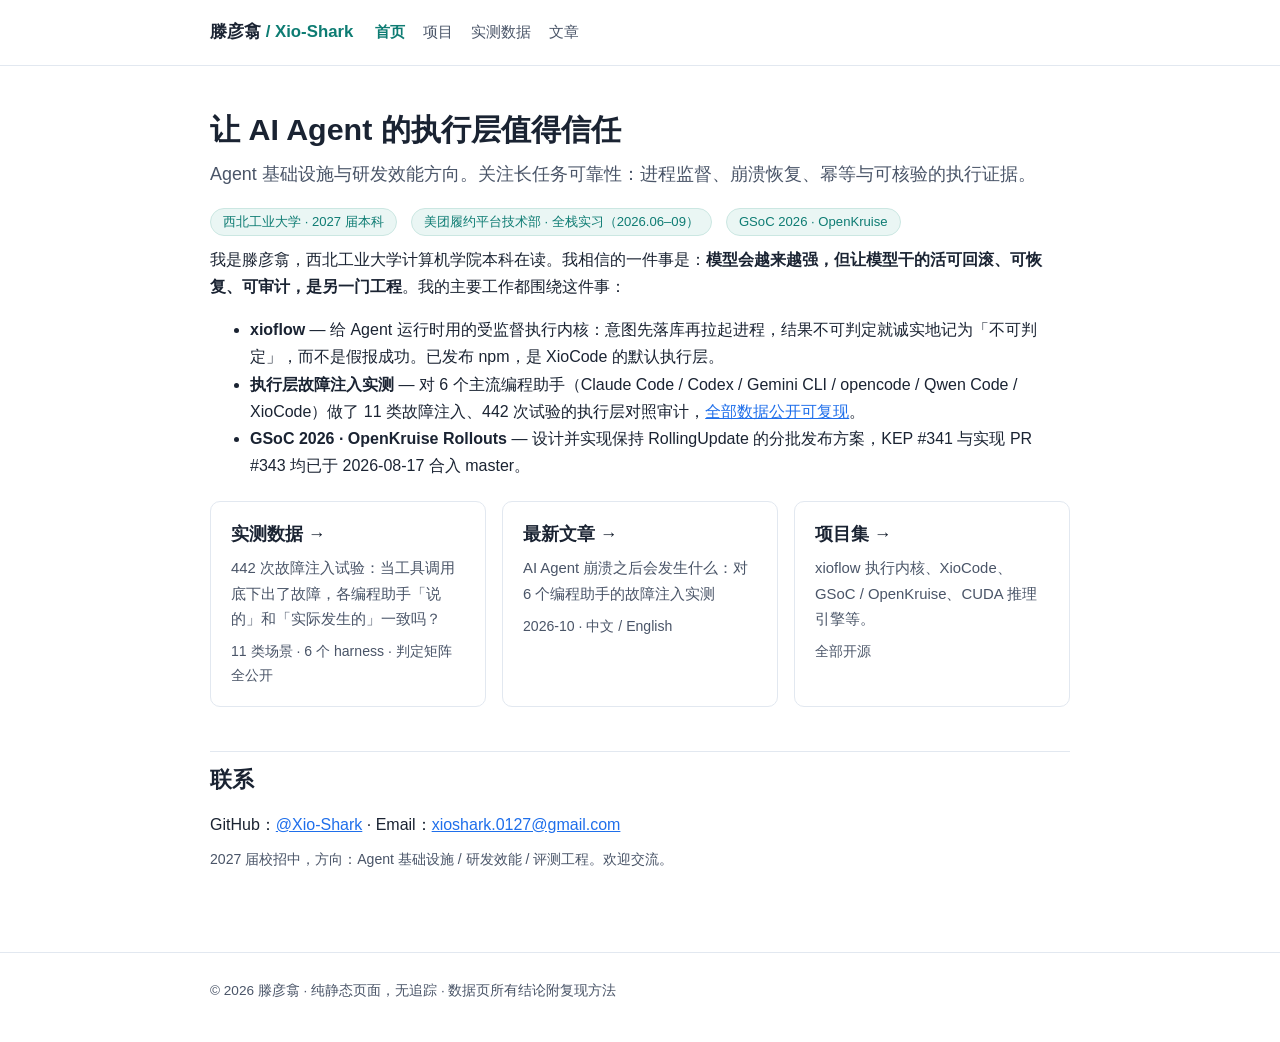
==== index.html @ ea2f50da "Personal site: portfolio, fault-injection benchmark data page, bilingual article" ====
<!DOCTYPE html>
<html lang="zh-CN">
<head>
<meta charset="UTF-8">
<meta name="viewport" content="width=device-width, initial-scale=1.0">
<title>滕彦翕 · Teng Yanxi (Xio-Shark)</title>
<meta name="description" content="Agent 执行可靠性与研发效能。西北工业大学 2027 届本科，GSoC 2026 OpenKruise 贡献者，xioflow 执行内核作者。">
<link rel="stylesheet" href="style.css">
</head>
<body>
<header class="site"><div class="wrap">
  <a class="brand" href="index.html">滕彦翕 <span>/ Xio-Shark</span></a>
  <nav class="site">
    <a href="index.html" class="active">首页</a>
    <a href="projects.html">项目</a>
    <a href="benchmark.html">实测数据</a>
    <a href="articles.html">文章</a>
  </nav>
</div></header>

<main><div class="wrap">
  <h1>让 AI Agent 的执行层值得信任</h1>
  <p class="lede">Agent 基础设施与研发效能方向。关注长任务可靠性：进程监督、崩溃恢复、幂等与可核验的执行证据。</p>

  <div class="hero-meta">
    <span class="tag">西北工业大学 · 2027 届本科</span>
    <span class="tag">美团履约平台技术部 · 全栈实习（2026.06–09）</span>
    <span class="tag">GSoC 2026 · OpenKruise</span>
  </div>

  <p>我是滕彦翕，西北工业大学计算机学院本科在读。我相信的一件事是：<strong>模型会越来越强，但让模型干的活可回滚、可恢复、可审计，是另一门工程</strong>。我的主要工作都围绕这件事：</p>

  <ul>
    <li><strong>xioflow</strong> — 给 Agent 运行时用的受监督执行内核：意图先落库再拉起进程，结果不可判定就诚实地记为「不可判定」，而不是假报成功。已发布 npm，是 XioCode 的默认执行层。</li>
    <li><strong>执行层故障注入实测</strong> — 对 6 个主流编程助手（Claude Code / Codex / Gemini CLI / opencode / Qwen Code / XioCode）做了 11 类故障注入、442 次试验的执行层对照审计，<a href="benchmark.html">全部数据公开可复现</a>。</li>
    <li><strong>GSoC 2026 · OpenKruise Rollouts</strong> — 设计并实现保持 RollingUpdate 的分批发布方案，KEP #341 与实现 PR #343 均已于 2026-08-17 合入 master。</li>
  </ul>

  <div class="cardrow">
    <a class="card" href="benchmark.html">
      <h3>实测数据 →</h3>
      <p>442 次故障注入试验：当工具调用底下出了故障，各编程助手「说的」和「实际发生的」一致吗？</p>
      <span class="muted">11 类场景 · 6 个 harness · 判定矩阵全公开</span>
    </a>
    <a class="card" href="articles/agent-crash-fault-injection.zh.html">
      <h3>最新文章 →</h3>
      <p>AI Agent 崩溃之后会发生什么：对 6 个编程助手的故障注入实测</p>
      <span class="muted">2026-10 · 中文 / English</span>
    </a>
    <a class="card" href="projects.html">
      <h3>项目集 →</h3>
      <p>xioflow 执行内核、XioCode、GSoC / OpenKruise、CUDA 推理引擎等。</p>
      <span class="muted">全部开源</span>
    </a>
  </div>

  <h2>联系</h2>
  <p>
    GitHub：<a href="https://github.com/Xio-Shark">@Xio-Shark</a> ·
    Email：<a href="mailto:xioshark.0127@gmail.com">xioshark.0127@gmail.com</a>
  </p>
  <p class="muted">2027 届校招中，方向：Agent 基础设施 / 研发效能 / 评测工程。欢迎交流。</p>
</div></main>

<footer class="site"><div class="wrap">
  © 2026 滕彦翕 · 纯静态页面，无追踪 · 数据页所有结论附复现方法
</div></footer>
</body>
</html>
---- style.css ----
:root {
  --ink: #1a2332;
  --ink-soft: #4a5568;
  --accent: #0e7c73;
  --accent-2: #1f6feb;
  --bg: #ffffff;
  --bg-soft: #f6f8fa;
  --line: #e2e8f0;
  --ok: #137a3f;
  --bad: #b3372f;
  --na: #8a94a3;
  --mono: ui-monospace, "SF Mono", SFMono-Regular, Menlo, Consolas, monospace;
}
* { box-sizing: border-box; }
html { font-size: 16px; }
body {
  margin: 0;
  font-family: -apple-system, BlinkMacSystemFont, "Segoe UI", "PingFang SC",
    "Hiragino Sans GB", "Microsoft YaHei", "Noto Sans CJK SC", sans-serif;
  color: var(--ink);
  background: var(--bg);
  line-height: 1.7;
}
.wrap { max-width: 900px; margin: 0 auto; padding: 0 20px; }

header.site {
  border-bottom: 1px solid var(--line);
  padding: 18px 0;
  position: sticky; top: 0; background: rgba(255,255,255,.92);
  backdrop-filter: blur(6px);
  z-index: 10;
}
header.site .wrap { display: flex; align-items: baseline; gap: 22px; flex-wrap: wrap; }
.brand { font-weight: 700; font-size: 1.05rem; text-decoration: none; color: var(--ink); }
.brand span { color: var(--accent); }
nav.site { display: flex; gap: 18px; }
nav.site a {
  color: var(--ink-soft); text-decoration: none; font-size: .95rem;
}
nav.site a:hover, nav.site a.active { color: var(--accent); }
nav.site a.active { font-weight: 600; }

main { padding: 44px 0 70px; }
h1 { font-size: 1.9rem; line-height: 1.3; margin: 0 0 10px; }
h2 { font-size: 1.35rem; margin: 44px 0 12px; padding-top: 10px; border-top: 1px solid var(--line); }
h3 { font-size: 1.1rem; margin: 26px 0 8px; }
p { margin: 10px 0; }
a { color: var(--accent-2); }
.sub { color: var(--ink-soft); font-size: 1.02rem; }
.muted { color: var(--ink-soft); font-size: .88rem; }
.lede { font-size: 1.12rem; color: var(--ink-soft); }

.hero-meta { display: flex; gap: 14px; flex-wrap: wrap; margin: 18px 0 6px; }
.tag {
  font-size: .82rem; color: var(--accent); background: #eaf6f4;
  border: 1px solid #cbe7e2; border-radius: 999px; padding: 2px 12px;
}
.cardrow { display: grid; grid-template-columns: repeat(auto-fit, minmax(260px, 1fr)); gap: 16px; margin-top: 22px; }
.card {
  display: block; border: 1px solid var(--line); border-radius: 10px;
  padding: 18px 20px; text-decoration: none; color: var(--ink);
  transition: border-color .15s, box-shadow .15s;
  background: var(--bg);
}
.card:hover { border-color: var(--accent); box-shadow: 0 2px 10px rgba(14,124,115,.08); }
.card h3 { margin: 0 0 6px; }
.card p { margin: 0; color: var(--ink-soft); font-size: .93rem; }
.card .muted { margin-top: 8px; display: block; }

table { border-collapse: collapse; width: 100%; margin: 16px 0; font-size: .9rem; }
th, td { border: 1px solid var(--line); padding: 7px 10px; text-align: left; vertical-align: top; }
th { background: var(--bg-soft); font-weight: 600; }
td.num, th.num { text-align: right; font-variant-numeric: tabular-nums; }
tr:nth-child(even) td { background: #fbfcfd; }
.ok { color: var(--ok); font-weight: 600; }
.bad { color: var(--bad); font-weight: 600; }
.na { color: var(--na); }
.table-scroll { overflow-x: auto; }

pre {
  background: #0d1622; color: #d7e0ea; border-radius: 8px;
  padding: 14px 16px; overflow-x: auto; font-size: .86rem; line-height: 1.55;
}
code { font-family: var(--mono); }
p code, li code, td code { background: var(--bg-soft); padding: 1px 5px; border-radius: 4px; font-size: .88em; }
pre code { background: none; padding: 0; }

.callout {
  border-left: 3px solid var(--accent); background: var(--bg-soft);
  padding: 12px 16px; margin: 18px 0; border-radius: 0 8px 8px 0;
}
.callout.warn { border-left-color: #b7791f; }
ul.tight li { margin: 4px 0; }

.proj { border: 1px solid var(--line); border-radius: 10px; padding: 20px 22px; margin: 18px 0; }
.proj h3 { margin-top: 0; }
.proj .stack { color: var(--ink-soft); font-size: .85rem; font-family: var(--mono); }

footer.site {
  border-top: 1px solid var(--line); padding: 26px 0 40px;
  color: var(--ink-soft); font-size: .85rem;
}
.article-body h2 { margin-top: 38px; }
.article-body li { margin: 6px 0; }
.toc { background: var(--bg-soft); border: 1px solid var(--line); border-radius: 8px; padding: 12px 18px; font-size: .92rem; }
.toc ol { margin: 6px 0; padding-left: 22px; }
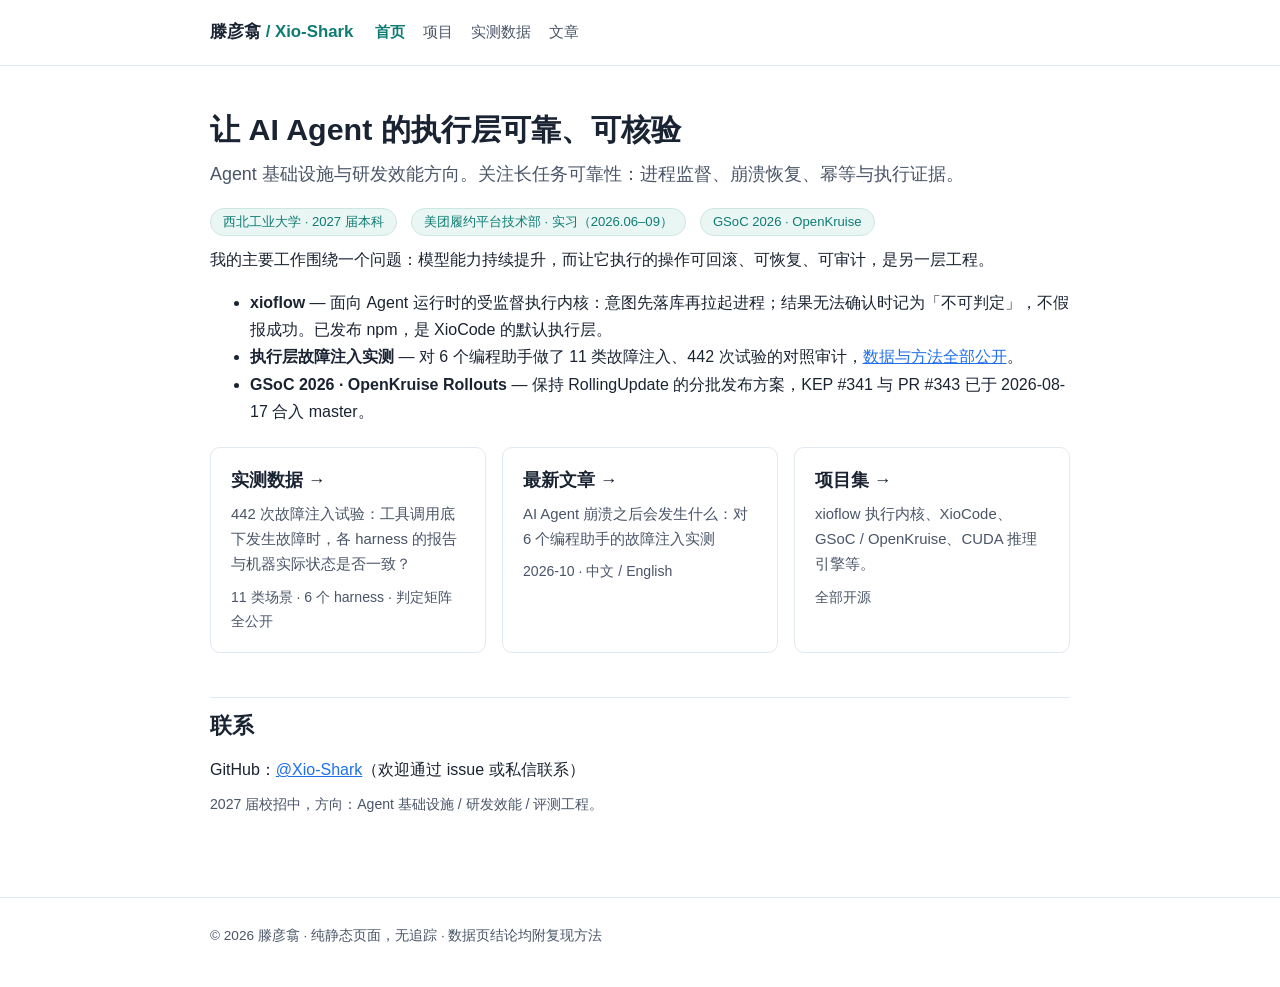
==== commit 9b9a287d: "Revise: remove direct email, neutral wording throughout, tighten prose" ====
--- a/index.html
+++ b/index.html
@@ -19,27 +19,27 @@
 </div></header>
 
 <main><div class="wrap">
-  <h1>让 AI Agent 的执行层值得信任</h1>
-  <p class="lede">Agent 基础设施与研发效能方向。关注长任务可靠性：进程监督、崩溃恢复、幂等与可核验的执行证据。</p>
+  <h1>让 AI Agent 的执行层可靠、可核验</h1>
+  <p class="lede">Agent 基础设施与研发效能方向。关注长任务可靠性：进程监督、崩溃恢复、幂等与执行证据。</p>
 
   <div class="hero-meta">
     <span class="tag">西北工业大学 · 2027 届本科</span>
-    <span class="tag">美团履约平台技术部 · 全栈实习（2026.06–09）</span>
+    <span class="tag">美团履约平台技术部 · 实习（2026.06–09）</span>
     <span class="tag">GSoC 2026 · OpenKruise</span>
   </div>
 
-  <p>我是滕彦翕，西北工业大学计算机学院本科在读。我相信的一件事是：<strong>模型会越来越强，但让模型干的活可回滚、可恢复、可审计，是另一门工程</strong>。我的主要工作都围绕这件事：</p>
+  <p>我的主要工作围绕一个问题：模型能力持续提升，而让它执行的操作可回滚、可恢复、可审计，是另一层工程。</p>
 
   <ul>
-    <li><strong>xioflow</strong> — 给 Agent 运行时用的受监督执行内核：意图先落库再拉起进程，结果不可判定就诚实地记为「不可判定」，而不是假报成功。已发布 npm，是 XioCode 的默认执行层。</li>
-    <li><strong>执行层故障注入实测</strong> — 对 6 个主流编程助手（Claude Code / Codex / Gemini CLI / opencode / Qwen Code / XioCode）做了 11 类故障注入、442 次试验的执行层对照审计，<a href="benchmark.html">全部数据公开可复现</a>。</li>
-    <li><strong>GSoC 2026 · OpenKruise Rollouts</strong> — 设计并实现保持 RollingUpdate 的分批发布方案，KEP #341 与实现 PR #343 均已于 2026-08-17 合入 master。</li>
+    <li><strong>xioflow</strong> — 面向 Agent 运行时的受监督执行内核：意图先落库再拉起进程；结果无法确认时记为「不可判定」，不假报成功。已发布 npm，是 XioCode 的默认执行层。</li>
+    <li><strong>执行层故障注入实测</strong> — 对 6 个编程助手做了 11 类故障注入、442 次试验的对照审计，<a href="benchmark.html">数据与方法全部公开</a>。</li>
+    <li><strong>GSoC 2026 · OpenKruise Rollouts</strong> — 保持 RollingUpdate 的分批发布方案，KEP #341 与 PR #343 已于 2026-08-17 合入 master。</li>
   </ul>
 
   <div class="cardrow">
     <a class="card" href="benchmark.html">
       <h3>实测数据 →</h3>
-      <p>442 次故障注入试验：当工具调用底下出了故障，各编程助手「说的」和「实际发生的」一致吗？</p>
+      <p>442 次故障注入试验：工具调用底下发生故障时，各 harness 的报告与机器实际状态是否一致？</p>
       <span class="muted">11 类场景 · 6 个 harness · 判定矩阵全公开</span>
     </a>
     <a class="card" href="articles/agent-crash-fault-injection.zh.html">
@@ -55,15 +55,12 @@
   </div>
 
   <h2>联系</h2>
-  <p>
-    GitHub：<a href="https://github.com/Xio-Shark">@Xio-Shark</a> ·
-    Email：<a href="mailto:xioshark.0127@gmail.com">xioshark.0127@gmail.com</a>
-  </p>
-  <p class="muted">2027 届校招中，方向：Agent 基础设施 / 研发效能 / 评测工程。欢迎交流。</p>
+  <p>GitHub：<a href="https://github.com/Xio-Shark">@Xio-Shark</a>（欢迎通过 issue 或私信联系）</p>
+  <p class="muted">2027 届校招中，方向：Agent 基础设施 / 研发效能 / 评测工程。</p>
 </div></main>
 
 <footer class="site"><div class="wrap">
-  © 2026 滕彦翕 · 纯静态页面，无追踪 · 数据页所有结论附复现方法
+  © 2026 滕彦翕 · 纯静态页面，无追踪 · 数据页结论均附复现方法
 </div></footer>
 </body>
 </html>
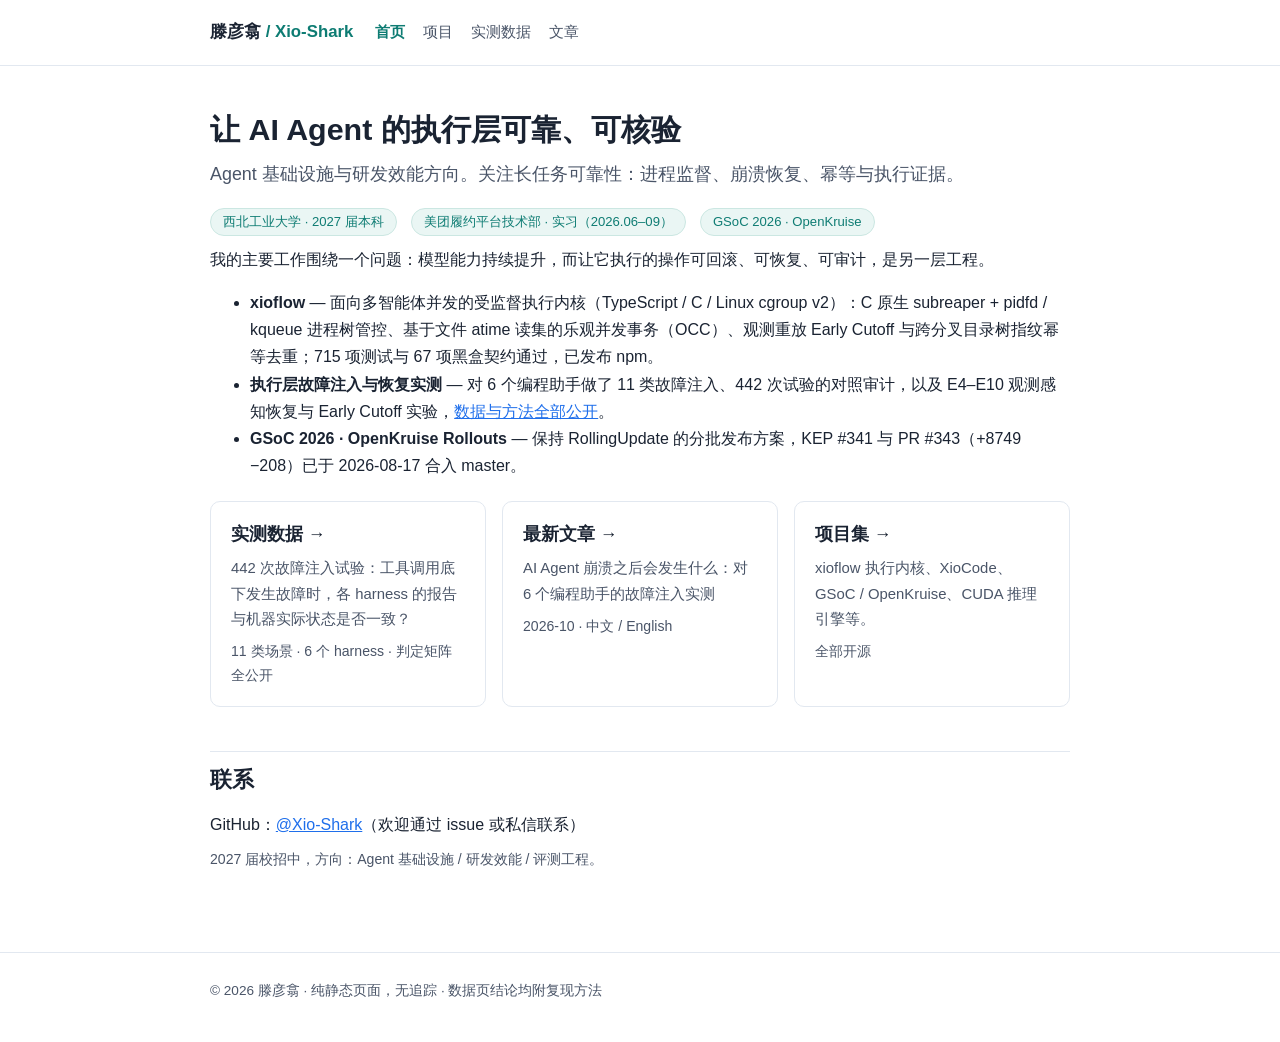
==== commit ce4d371b: "Update xioflow: C subreaper, cgroup v2, workspace OCC, early cutoff, E10 data" ====
--- a/index.html
+++ b/index.html
@@ -31,9 +31,9 @@
   <p>我的主要工作围绕一个问题：模型能力持续提升，而让它执行的操作可回滚、可恢复、可审计，是另一层工程。</p>
 
   <ul>
-    <li><strong>xioflow</strong> — 面向 Agent 运行时的受监督执行内核：意图先落库再拉起进程；结果无法确认时记为「不可判定」，不假报成功。已发布 npm，是 XioCode 的默认执行层。</li>
-    <li><strong>执行层故障注入实测</strong> — 对 6 个编程助手做了 11 类故障注入、442 次试验的对照审计，<a href="benchmark.html">数据与方法全部公开</a>。</li>
-    <li><strong>GSoC 2026 · OpenKruise Rollouts</strong> — 保持 RollingUpdate 的分批发布方案，KEP #341 与 PR #343 已于 2026-08-17 合入 master。</li>
+    <li><strong>xioflow</strong> — 面向多智能体并发的受监督执行内核（TypeScript / C / Linux cgroup v2）：C 原生 subreaper + pidfd / kqueue 进程树管控、基于文件 atime 读集的乐观并发事务（OCC）、观测重放 Early Cutoff 与跨分叉目录树指纹幂等去重；715 项测试与 67 项黑盒契约通过，已发布 npm。</li>
+    <li><strong>执行层故障注入与恢复实测</strong> — 对 6 个编程助手做了 11 类故障注入、442 次试验的对照审计，以及 E4–E10 观测感知恢复与 Early Cutoff 实验，<a href="benchmark.html">数据与方法全部公开</a>。</li>
+    <li><strong>GSoC 2026 · OpenKruise Rollouts</strong> — 保持 RollingUpdate 的分批发布方案，KEP #341 与 PR #343（+8749 −208）已于 2026-08-17 合入 master。</li>
   </ul>
 
   <div class="cardrow">
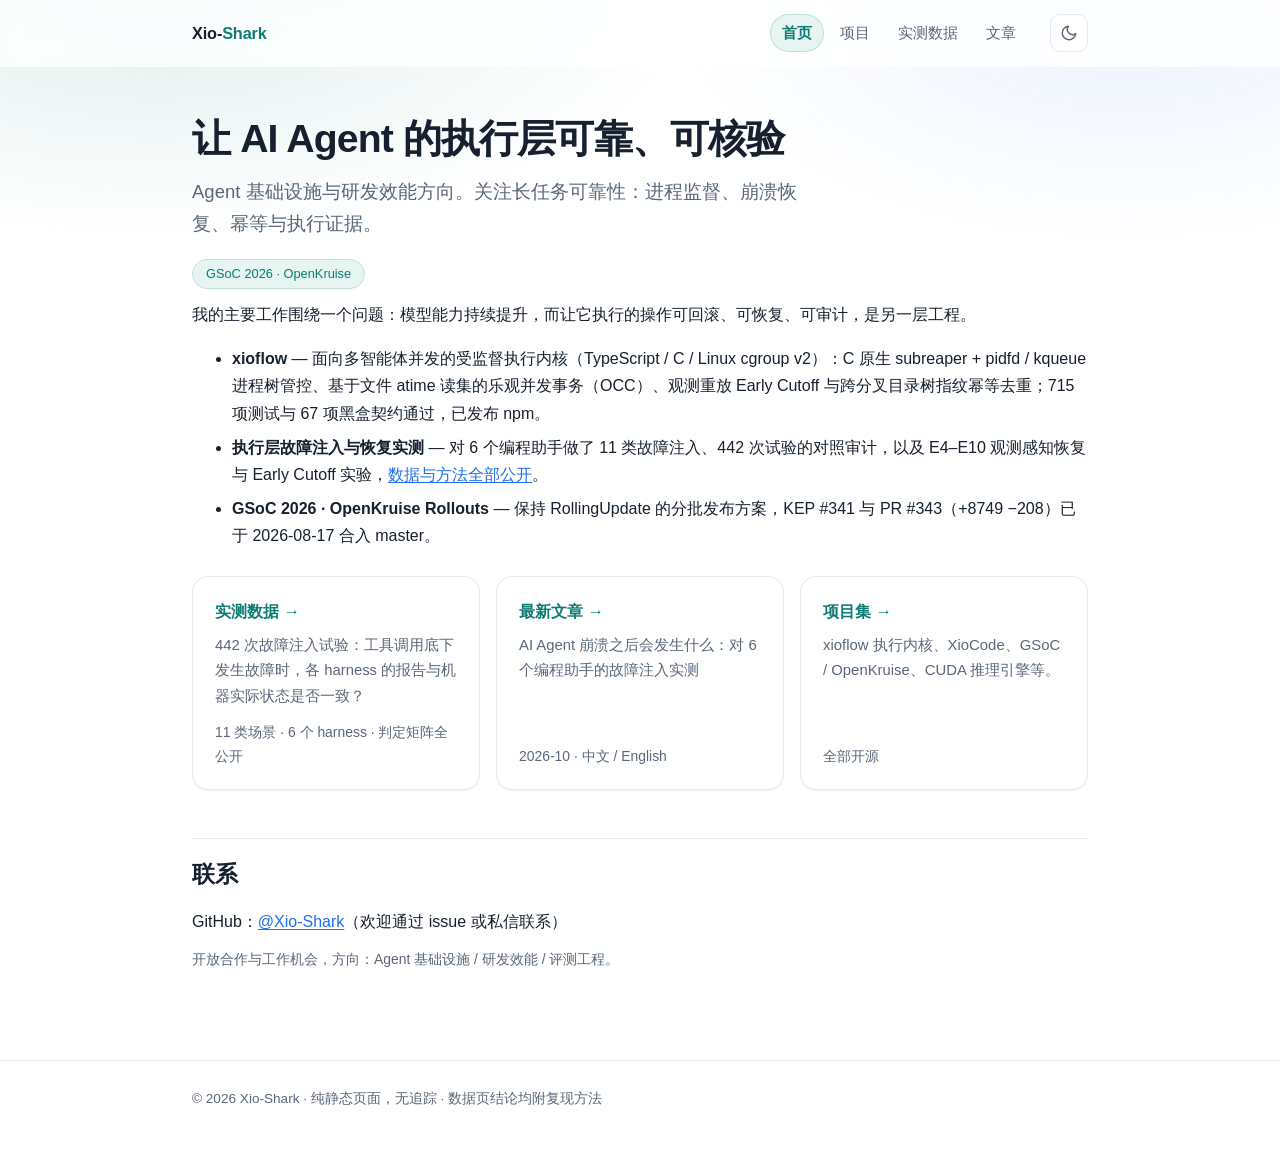
==== commit 4ed49904: "Redesign site: dark mode, mobile nav, reading progress; drop school/internship details - style.css: " ====
--- a/index.html
+++ b/index.html
@@ -3,28 +3,38 @@
 <head>
 <meta charset="UTF-8">
 <meta name="viewport" content="width=device-width, initial-scale=1.0">
-<title>滕彦翕 · Teng Yanxi (Xio-Shark)</title>
-<meta name="description" content="Agent 执行可靠性与研发效能。西北工业大学 2027 届本科，GSoC 2026 OpenKruise 贡献者，xioflow 执行内核作者。">
+<title>Xio-Shark · Agent 执行可靠性与研发效能</title>
+<meta name="description" content="Agent 执行可靠性与研发效能。GSoC 2026 OpenKruise 贡献者，xioflow 执行内核作者。">
+<link rel="icon" href="favicon.svg" type="image/svg+xml">
+<meta name="color-scheme" content="light dark">
+<meta name="theme-color" content="#ffffff" media="(prefers-color-scheme: light)">
+<meta name="theme-color" content="#0d131c" media="(prefers-color-scheme: dark)">
+<meta property="og:type" content="website">
+<meta property="og:title" content="Xio-Shark · Agent 执行可靠性与研发效能">
+<meta property="og:description" content="Agent 执行可靠性与研发效能。GSoC 2026 OpenKruise 贡献者，xioflow 执行内核作者。">
 <link rel="stylesheet" href="style.css">
+<script>try{var t=localStorage.getItem("theme");if(t==="light"||t==="dark")document.documentElement.setAttribute("data-theme",t);}catch(e){}</script>
+<script src="site.js" defer></script>
 </head>
 <body>
-<header class="site"><div class="wrap">
-  <a class="brand" href="index.html">滕彦翕 <span>/ Xio-Shark</span></a>
-  <nav class="site">
+<a class="skip" href="#main">跳到正文</a>
+<header class="site" id="siteHeader"><div class="wrap">
+  <a class="brand" href="index.html">Xio-<span>Shark</span></a>
+  <button class="nav-toggle" id="navToggle" type="button" aria-expanded="false" aria-controls="siteNav" aria-label="打开导航菜单"><svg viewBox="0 0 24 24" width="18" height="18" fill="none" stroke="currentColor" stroke-width="2" stroke-linecap="round" aria-hidden="true"><path d="M4 7h16M4 12h16M4 17h16"/></svg></button>
+  <nav class="site" id="siteNav">
     <a href="index.html" class="active">首页</a>
     <a href="projects.html">项目</a>
     <a href="benchmark.html">实测数据</a>
     <a href="articles.html">文章</a>
   </nav>
+  <button class="theme-toggle" id="themeToggle" type="button" aria-label="切换深色模式"><svg class="i-sun" viewBox="0 0 24 24" fill="none" stroke="currentColor" stroke-width="2" stroke-linecap="round" stroke-linejoin="round" aria-hidden="true"><circle cx="12" cy="12" r="4"/><path d="M12 2v2M12 20v2M4.9 4.9l1.4 1.4M17.7 17.7l1.4 1.4M2 12h2M20 12h2M4.9 19.1l1.4-1.4M17.7 6.3l1.4-1.4"/></svg><svg class="i-moon" viewBox="0 0 24 24" fill="none" stroke="currentColor" stroke-width="2" stroke-linecap="round" stroke-linejoin="round" aria-hidden="true"><path d="M21 12.79A9 9 0 1 1 11.21 3 7 7 0 0 0 21 12.79z"/></svg></button>
 </div></header>
 
-<main><div class="wrap">
+<main id="main"><div class="wrap">
   <h1>让 AI Agent 的执行层可靠、可核验</h1>
   <p class="lede">Agent 基础设施与研发效能方向。关注长任务可靠性：进程监督、崩溃恢复、幂等与执行证据。</p>
 
   <div class="hero-meta">
-    <span class="tag">西北工业大学 · 2027 届本科</span>
-    <span class="tag">美团履约平台技术部 · 实习（2026.06–09）</span>
     <span class="tag">GSoC 2026 · OpenKruise</span>
   </div>
 
@@ -56,11 +66,11 @@
 
   <h2>联系</h2>
   <p>GitHub：<a href="https://github.com/Xio-Shark">@Xio-Shark</a>（欢迎通过 issue 或私信联系）</p>
-  <p class="muted">2027 届校招中，方向：Agent 基础设施 / 研发效能 / 评测工程。</p>
+  <p class="muted">开放合作与工作机会，方向：Agent 基础设施 / 研发效能 / 评测工程。</p>
 </div></main>
 
 <footer class="site"><div class="wrap">
-  © 2026 滕彦翕 · 纯静态页面，无追踪 · 数据页结论均附复现方法
+  © 2026 Xio-Shark · 纯静态页面，无追踪 · 数据页结论均附复现方法
 </div></footer>
 </body>
 </html>
--- a/style.css
+++ b/style.css
@@ -1,106 +1,538 @@
+/* ==========================================================================
+   Xio-Shark — 个人站点样式
+   纯静态、零依赖。浅色 / 深色双主题，移动端自适应。
+   ========================================================================== */
+
 :root {
-  --ink: #1a2332;
-  --ink-soft: #4a5568;
+  color-scheme: light;
+
+  --ink: #16202e;
+  --ink-soft: #5a6779;
+  --ink-faint: #8b97a8;
   --accent: #0e7c73;
+  --accent-soft: #e6f4f2;
+  --accent-line: #bfe0db;
   --accent-2: #1f6feb;
   --bg: #ffffff;
-  --bg-soft: #f6f8fa;
-  --line: #e2e8f0;
-  --ok: #137a3f;
+  --bg-soft: #f7f9fb;
+  --bg-raise: #ffffff;
+  --line: #e3e8ef;
+  --line-strong: #cfd7e3;
+  --ok: #12723c;
   --bad: #b3372f;
   --na: #8a94a3;
+  --warn: #9a6700;
+
+  --shadow-sm: 0 1px 2px rgba(16, 32, 48, .05);
+  --shadow-md: 0 6px 20px -8px rgba(16, 32, 48, .18);
+  --shadow-lg: 0 18px 44px -18px rgba(16, 32, 48, .28);
+
+  --radius: 12px;
+  --radius-lg: 16px;
+  --wrap: 940px;
+
   --mono: ui-monospace, "SF Mono", SFMono-Regular, Menlo, Consolas, monospace;
-}
+  --sans: -apple-system, BlinkMacSystemFont, "Segoe UI", "PingFang SC",
+    "Hiragino Sans GB", "Microsoft YaHei", "Noto Sans CJK SC", sans-serif;
+}
+
+html[data-theme="dark"] {
+  color-scheme: dark;
+
+  --ink: #e7edf5;
+  --ink-soft: #a3b0c2;
+  --ink-faint: #7b8798;
+  --accent: #4fc7b8;
+  --accent-soft: #12302e;
+  --accent-line: #1e4a46;
+  --accent-2: #79b0ff;
+  --bg: #0d131c;
+  --bg-soft: #131b26;
+  --bg-raise: #16202c;
+  --line: #253141;
+  --line-strong: #33445a;
+  --ok: #4ecf8c;
+  --bad: #ff8a80;
+  --na: #7b8798;
+  --warn: #e3b341;
+
+  --shadow-sm: 0 1px 2px rgba(0, 0, 0, .4);
+  --shadow-md: 0 8px 24px -10px rgba(0, 0, 0, .6);
+  --shadow-lg: 0 20px 48px -20px rgba(0, 0, 0, .7);
+}
+
+@media (prefers-color-scheme: dark) {
+  html:not([data-theme]) { color-scheme: dark; }
+}
+
 * { box-sizing: border-box; }
-html { font-size: 16px; }
+
+html {
+  font-size: 16px;
+  scroll-behavior: smooth;
+  -webkit-text-size-adjust: 100%;
+}
+
 body {
   margin: 0;
-  font-family: -apple-system, BlinkMacSystemFont, "Segoe UI", "PingFang SC",
-    "Hiragino Sans GB", "Microsoft YaHei", "Noto Sans CJK SC", sans-serif;
+  font-family: var(--sans);
   color: var(--ink);
   background: var(--bg);
-  line-height: 1.7;
-}
-.wrap { max-width: 900px; margin: 0 auto; padding: 0 20px; }
-
+  line-height: 1.72;
+  -webkit-font-smoothing: antialiased;
+  text-rendering: optimizeLegibility;
+  transition: background-color .25s ease, color .25s ease;
+}
+
+body::before {
+  content: "";
+  position: fixed;
+  inset: 0 0 auto 0;
+  height: 340px;
+  background:
+    radial-gradient(60% 100% at 12% 0%, color-mix(in srgb, var(--accent) 12%, transparent), transparent 70%),
+    radial-gradient(50% 100% at 88% 0%, color-mix(in srgb, var(--accent-2) 9%, transparent), transparent 72%);
+  pointer-events: none;
+  z-index: 0;
+}
+
+::selection { background: color-mix(in srgb, var(--accent) 26%, transparent); }
+
+.wrap {
+  max-width: var(--wrap);
+  margin: 0 auto;
+  padding: 0 22px;
+  position: relative;
+  z-index: 1;
+}
+
+/* ---------- 跳转链接 ---------- */
+.skip {
+  position: absolute;
+  left: -9999px;
+  top: 0;
+  z-index: 100;
+  background: var(--accent);
+  color: #fff;
+  padding: 10px 16px;
+  border-radius: 0 0 var(--radius) 0;
+  text-decoration: none;
+}
+.skip:focus { left: 0; }
+
+/* ---------- 顶栏 ---------- */
 header.site {
+  position: sticky;
+  top: 0;
+  z-index: 30;
+  padding: 14px 0;
+  background: color-mix(in srgb, var(--bg) 82%, transparent);
+  backdrop-filter: saturate(180%) blur(12px);
+  -webkit-backdrop-filter: saturate(180%) blur(12px);
+  border-bottom: 1px solid transparent;
+  transition: border-color .2s ease, box-shadow .2s ease, padding .2s ease;
+}
+header.site.scrolled {
+  border-bottom-color: var(--line);
+  box-shadow: var(--shadow-sm);
+  padding: 10px 0;
+}
+
+header.site .wrap {
+  display: flex;
+  align-items: center;
+  gap: 18px;
+}
+
+.brand {
+  font-weight: 700;
+  font-size: 1.02rem;
+  letter-spacing: -.01em;
+  text-decoration: none;
+  color: var(--ink);
+  white-space: nowrap;
+}
+.brand span { color: var(--accent); font-weight: 600; }
+.brand:hover span { text-decoration: underline; text-underline-offset: 3px; }
+
+nav.site {
+  display: flex;
+  gap: 4px;
+  margin-left: auto;
+}
+nav.site a {
+  position: relative;
+  color: var(--ink-soft);
+  text-decoration: none;
+  font-size: .94rem;
+  padding: 6px 12px;
+  border-radius: 999px;
+  transition: color .18s ease, background-color .18s ease;
+}
+nav.site a:hover { color: var(--accent); background: var(--accent-soft); }
+nav.site a.active {
+  color: var(--accent);
+  font-weight: 600;
+  background: var(--accent-soft);
+  box-shadow: inset 0 0 0 1px var(--accent-line);
+}
+
+.nav-toggle,
+.theme-toggle {
+  display: none;
+  appearance: none;
+  background: var(--bg-raise);
+  border: 1px solid var(--line);
+  color: var(--ink-soft);
+  border-radius: 10px;
+  width: 38px;
+  height: 38px;
+  padding: 0;
+  cursor: pointer;
+  align-items: center;
+  justify-content: center;
+  transition: border-color .18s ease, color .18s ease, transform .18s ease;
+}
+.nav-toggle:hover,
+.theme-toggle:hover { border-color: var(--accent); color: var(--accent); }
+.nav-toggle:active,
+.theme-toggle:active { transform: scale(.95); }
+
+.theme-toggle { display: inline-flex; margin-left: 4px; }
+.theme-toggle svg { width: 18px; height: 18px; }
+html[data-theme="dark"] .theme-toggle .i-sun { display: block; }
+html[data-theme="dark"] .theme-toggle .i-moon { display: none; }
+.theme-toggle .i-sun { display: none; }
+.theme-toggle .i-moon { display: block; }
+
+/* ---------- 阅读进度条 ---------- */
+.progress {
+  position: fixed;
+  top: 0;
+  left: 0;
+  height: 2px;
+  width: 0;
+  background: linear-gradient(90deg, var(--accent), var(--accent-2));
+  z-index: 40;
+  transition: opacity .3s ease;
+  opacity: 0;
+}
+.progress.on { opacity: 1; }
+
+/* ---------- 正文骨架 ---------- */
+main { padding: 48px 0 76px; position: relative; z-index: 1; }
+
+h1 {
+  font-size: clamp(1.75rem, 4vw, 2.45rem);
+  line-height: 1.24;
+  letter-spacing: -.022em;
+  margin: 0 0 12px;
+  text-wrap: balance;
+}
+h2 {
+  font-size: clamp(1.2rem, 2.4vw, 1.42rem);
+  letter-spacing: -.012em;
+  margin: 48px 0 14px;
+  padding-top: 16px;
+  border-top: 1px solid var(--line);
+  scroll-margin-top: 84px;
+}
+h3 {
+  font-size: 1.08rem;
+  margin: 28px 0 8px;
+  scroll-margin-top: 84px;
+}
+p { margin: 12px 0; }
+li { margin: 6px 0; }
+a { color: var(--accent-2); text-underline-offset: 2px; }
+a:hover { text-decoration-thickness: 2px; }
+
+:focus-visible {
+  outline: 2px solid var(--accent);
+  outline-offset: 2px;
+  border-radius: 4px;
+}
+
+.sub { color: var(--ink-soft); font-size: 1.01rem; }
+.muted { color: var(--ink-soft); font-size: .87rem; }
+.lede {
+  font-size: clamp(1.06rem, 1.6vw, 1.16rem);
+  color: var(--ink-soft);
+  max-width: 62ch;
+}
+
+.hero-meta { display: flex; gap: 10px; flex-wrap: wrap; margin: 20px 0 8px; }
+.tag {
+  font-size: .8rem;
+  color: var(--accent);
+  background: var(--accent-soft);
+  border: 1px solid var(--accent-line);
+  border-radius: 999px;
+  padding: 3px 13px;
+  transition: transform .18s ease, box-shadow .18s ease;
+}
+.tag:hover { transform: translateY(-1px); box-shadow: var(--shadow-sm); }
+
+/* ---------- 卡片 ---------- */
+.cardrow {
+  display: grid;
+  grid-template-columns: repeat(auto-fit, minmax(250px, 1fr));
+  gap: 16px;
+  margin-top: 26px;
+}
+.card {
+  display: flex;
+  flex-direction: column;
+  border: 1px solid var(--line);
+  border-radius: var(--radius-lg);
+  padding: 20px 22px;
+  text-decoration: none;
+  color: var(--ink);
+  background: var(--bg-raise);
+  box-shadow: var(--shadow-sm);
+  transition: transform .2s ease, border-color .2s ease, box-shadow .2s ease;
+}
+.card:hover {
+  transform: translateY(-3px);
+  border-color: var(--accent-line);
+  box-shadow: var(--shadow-md);
+}
+.card h3 { margin: 0 0 8px; font-size: 1.02rem; color: var(--accent); }
+.card p { margin: 0; color: var(--ink-soft); font-size: .93rem; }
+.card .muted { margin-top: auto; padding-top: 12px; }
+
+/* ---------- 表格 ---------- */
+.table-scroll {
+  overflow-x: auto;
+  margin: 18px 0;
+  border: 1px solid var(--line);
+  border-radius: var(--radius);
+  background: var(--bg-raise);
+  box-shadow: var(--shadow-sm);
+  -webkit-overflow-scrolling: touch;
+}
+.table-scroll::-webkit-scrollbar { height: 8px; }
+.table-scroll::-webkit-scrollbar-thumb { background: var(--line-strong); border-radius: 999px; }
+
+table {
+  border-collapse: separate;
+  border-spacing: 0;
+  width: 100%;
+  margin: 0;
+  font-size: .89rem;
+}
+th, td {
+  padding: 9px 12px;
+  text-align: left;
+  vertical-align: top;
   border-bottom: 1px solid var(--line);
-  padding: 18px 0;
-  position: sticky; top: 0; background: rgba(255,255,255,.92);
-  backdrop-filter: blur(6px);
-  z-index: 10;
-}
-header.site .wrap { display: flex; align-items: baseline; gap: 22px; flex-wrap: wrap; }
-.brand { font-weight: 700; font-size: 1.05rem; text-decoration: none; color: var(--ink); }
-.brand span { color: var(--accent); }
-nav.site { display: flex; gap: 18px; }
-nav.site a {
-  color: var(--ink-soft); text-decoration: none; font-size: .95rem;
-}
-nav.site a:hover, nav.site a.active { color: var(--accent); }
-nav.site a.active { font-weight: 600; }
-
-main { padding: 44px 0 70px; }
-h1 { font-size: 1.9rem; line-height: 1.3; margin: 0 0 10px; }
-h2 { font-size: 1.35rem; margin: 44px 0 12px; padding-top: 10px; border-top: 1px solid var(--line); }
-h3 { font-size: 1.1rem; margin: 26px 0 8px; }
-p { margin: 10px 0; }
-a { color: var(--accent-2); }
-.sub { color: var(--ink-soft); font-size: 1.02rem; }
-.muted { color: var(--ink-soft); font-size: .88rem; }
-.lede { font-size: 1.12rem; color: var(--ink-soft); }
-
-.hero-meta { display: flex; gap: 14px; flex-wrap: wrap; margin: 18px 0 6px; }
-.tag {
-  font-size: .82rem; color: var(--accent); background: #eaf6f4;
-  border: 1px solid #cbe7e2; border-radius: 999px; padding: 2px 12px;
-}
-.cardrow { display: grid; grid-template-columns: repeat(auto-fit, minmax(260px, 1fr)); gap: 16px; margin-top: 22px; }
-.card {
-  display: block; border: 1px solid var(--line); border-radius: 10px;
-  padding: 18px 20px; text-decoration: none; color: var(--ink);
-  transition: border-color .15s, box-shadow .15s;
-  background: var(--bg);
-}
-.card:hover { border-color: var(--accent); box-shadow: 0 2px 10px rgba(14,124,115,.08); }
-.card h3 { margin: 0 0 6px; }
-.card p { margin: 0; color: var(--ink-soft); font-size: .93rem; }
-.card .muted { margin-top: 8px; display: block; }
-
-table { border-collapse: collapse; width: 100%; margin: 16px 0; font-size: .9rem; }
-th, td { border: 1px solid var(--line); padding: 7px 10px; text-align: left; vertical-align: top; }
-th { background: var(--bg-soft); font-weight: 600; }
+}
+th {
+  background: var(--bg-soft);
+  font-weight: 600;
+  white-space: nowrap;
+  position: sticky;
+  top: 0;
+  z-index: 1;
+}
+tbody tr:last-child td { border-bottom: 0; }
+tbody tr { transition: background-color .15s ease; }
+tbody tr:hover td { background: color-mix(in srgb, var(--accent) 5%, transparent); }
 td.num, th.num { text-align: right; font-variant-numeric: tabular-nums; }
-tr:nth-child(even) td { background: #fbfcfd; }
-.ok { color: var(--ok); font-weight: 600; }
-.bad { color: var(--bad); font-weight: 600; }
-.na { color: var(--na); }
-.table-scroll { overflow-x: auto; }
-
+
+.ok, .bad, .na { font-weight: 600; }
+.ok { color: var(--ok); }
+.bad { color: var(--bad); }
+.na { color: var(--na); font-weight: 400; }
+td.ok, td.bad, td.na { white-space: nowrap; }
+
+/* ---------- 代码 ---------- */
 pre {
-  background: #0d1622; color: #d7e0ea; border-radius: 8px;
-  padding: 14px 16px; overflow-x: auto; font-size: .86rem; line-height: 1.55;
-}
+  position: relative;
+  background: #0d1622;
+  color: #d7e0ea;
+  border: 1px solid #1e2c3e;
+  border-radius: var(--radius);
+  padding: 16px 18px;
+  overflow-x: auto;
+  font-size: .85rem;
+  line-height: 1.6;
+  box-shadow: var(--shadow-sm);
+}
+html[data-theme="dark"] pre { background: #0a1017; border-color: var(--line); }
 code { font-family: var(--mono); }
-p code, li code, td code { background: var(--bg-soft); padding: 1px 5px; border-radius: 4px; font-size: .88em; }
-pre code { background: none; padding: 0; }
-
+p code, li code, td code, th code {
+  background: var(--bg-soft);
+  border: 1px solid var(--line);
+  padding: 1px 5px;
+  border-radius: 5px;
+  font-size: .87em;
+}
+pre code { background: none; border: 0; padding: 0; }
+
+.copy-btn {
+  position: absolute;
+  top: 8px;
+  right: 8px;
+  font: inherit;
+  font-size: .74rem;
+  color: #9fb0c4;
+  background: rgba(255, 255, 255, .07);
+  border: 1px solid rgba(255, 255, 255, .14);
+  border-radius: 7px;
+  padding: 3px 9px;
+  cursor: pointer;
+  opacity: 0;
+  transition: opacity .18s ease, color .18s ease, background-color .18s ease;
+}
+pre:hover .copy-btn, .copy-btn:focus-visible { opacity: 1; }
+.copy-btn:hover { color: #fff; background: rgba(255, 255, 255, .16); }
+.copy-btn.done { color: #6ee7a8; border-color: rgba(110, 231, 168, .5); }
+
+/* ---------- 提示块 ---------- */
 .callout {
-  border-left: 3px solid var(--accent); background: var(--bg-soft);
-  padding: 12px 16px; margin: 18px 0; border-radius: 0 8px 8px 0;
-}
-.callout.warn { border-left-color: #b7791f; }
+  border: 1px solid var(--line);
+  border-left: 3px solid var(--accent);
+  background: var(--bg-soft);
+  padding: 14px 18px;
+  margin: 20px 0;
+  border-radius: 0 var(--radius) var(--radius) 0;
+}
+.callout.warn { border-left-color: var(--warn); }
+.callout > strong:first-child { color: var(--ink); }
+
 ul.tight li { margin: 4px 0; }
 
-.proj { border: 1px solid var(--line); border-radius: 10px; padding: 20px 22px; margin: 18px 0; }
+/* ---------- 项目卡 ---------- */
+.proj {
+  border: 1px solid var(--line);
+  border-radius: var(--radius-lg);
+  padding: 22px 24px;
+  margin: 20px 0;
+  background: var(--bg-raise);
+  box-shadow: var(--shadow-sm);
+  transition: border-color .2s ease, box-shadow .2s ease;
+}
+.proj:hover { border-color: var(--accent-line); box-shadow: var(--shadow-md); }
 .proj h3 { margin-top: 0; }
-.proj .stack { color: var(--ink-soft); font-size: .85rem; font-family: var(--mono); }
-
+.proj h3 a { color: var(--ink); text-decoration: none; }
+.proj h3 a:hover { color: var(--accent-2); }
+.proj .stack {
+  color: var(--ink-soft);
+  font-size: .82rem;
+  font-family: var(--mono);
+  background: var(--bg-soft);
+  border: 1px solid var(--line);
+  border-radius: 8px;
+  padding: 6px 10px;
+  display: inline-block;
+  margin: 0 0 4px;
+}
+
+/* ---------- 目录 ---------- */
+.toc {
+  background: var(--bg-soft);
+  border: 1px solid var(--line);
+  border-radius: var(--radius);
+  padding: 14px 20px;
+  font-size: .93rem;
+  margin: 24px 0;
+}
+.toc ol { margin: 8px 0 4px; padding-left: 22px; }
+.toc a { color: var(--ink-soft); text-decoration: none; }
+.toc a:hover { color: var(--accent); text-decoration: underline; }
+
+/* ---------- 文章 ---------- */
+.article-body { max-width: 780px; }
+.article-body h2 { margin-top: 42px; }
+
+/* ---------- 页脚 ---------- */
 footer.site {
-  border-top: 1px solid var(--line); padding: 26px 0 40px;
-  color: var(--ink-soft); font-size: .85rem;
-}
-.article-body h2 { margin-top: 38px; }
-.article-body li { margin: 6px 0; }
-.toc { background: var(--bg-soft); border: 1px solid var(--line); border-radius: 8px; padding: 12px 18px; font-size: .92rem; }
-.toc ol { margin: 6px 0; padding-left: 22px; }
+  border-top: 1px solid var(--line);
+  padding: 26px 0 44px;
+  color: var(--ink-soft);
+  font-size: .85rem;
+  position: relative;
+  z-index: 1;
+}
+footer.site a { color: var(--accent-2); }
+
+/* ---------- 回到顶部 ---------- */
+.to-top {
+  position: fixed;
+  right: 22px;
+  bottom: 22px;
+  width: 42px;
+  height: 42px;
+  border-radius: 50%;
+  display: inline-flex;
+  align-items: center;
+  justify-content: center;
+  background: var(--bg-raise);
+  border: 1px solid var(--line-strong);
+  color: var(--ink-soft);
+  box-shadow: var(--shadow-md);
+  cursor: pointer;
+  opacity: 0;
+  transform: translateY(10px);
+  pointer-events: none;
+  transition: opacity .22s ease, transform .22s ease, color .18s ease, border-color .18s ease;
+  z-index: 35;
+}
+.to-top.on { opacity: 1; transform: none; pointer-events: auto; }
+.to-top:hover { color: var(--accent); border-color: var(--accent); }
+.to-top svg { width: 18px; height: 18px; }
+
+/* ---------- 入场动画 ---------- */
+.reveal { opacity: 0; transform: translateY(12px); }
+.reveal.in { opacity: 1; transform: none; transition: opacity .5s ease, transform .5s ease; }
+
+/* ---------- 移动端 ---------- */
+@media (max-width: 760px) {
+  .wrap { padding: 0 18px; }
+  header.site .wrap { gap: 10px; flex-wrap: nowrap; }
+  .nav-toggle { display: inline-flex; margin-left: auto; }
+  nav.site {
+    position: absolute;
+    left: 18px;
+    right: 18px;
+    top: calc(100% + 8px);
+    flex-direction: column;
+    gap: 2px;
+    margin: 0;
+    padding: 8px;
+    background: var(--bg-raise);
+    border: 1px solid var(--line);
+    border-radius: var(--radius);
+    box-shadow: var(--shadow-lg);
+    opacity: 0;
+    transform: translateY(-6px);
+    pointer-events: none;
+    transition: opacity .18s ease, transform .18s ease;
+  }
+  nav.site.open { opacity: 1; transform: none; pointer-events: auto; }
+  nav.site a { padding: 10px 14px; border-radius: 8px; }
+  nav.site a.active { box-shadow: none; }
+  .theme-toggle { margin-left: 0; }
+  main { padding: 34px 0 60px; }
+  h2 { margin-top: 38px; }
+  .proj { padding: 18px 18px; }
+  .to-top { right: 14px; bottom: 14px; }
+}
+
+/* ---------- 无障碍与打印 ---------- */
+@media (prefers-reduced-motion: reduce) {
+  html { scroll-behavior: auto; }
+  *, *::before, *::after {
+    animation-duration: .001ms !important;
+    transition-duration: .001ms !important;
+  }
+  .reveal { opacity: 1; transform: none; }
+}
+
+@media print {
+  body::before, header.site, .to-top, .progress, .copy-btn, .toc { display: none !important; }
+  body { color: #000; background: #fff; }
+  a { color: #000; }
+  .proj, .card, .table-scroll { box-shadow: none; }
+}
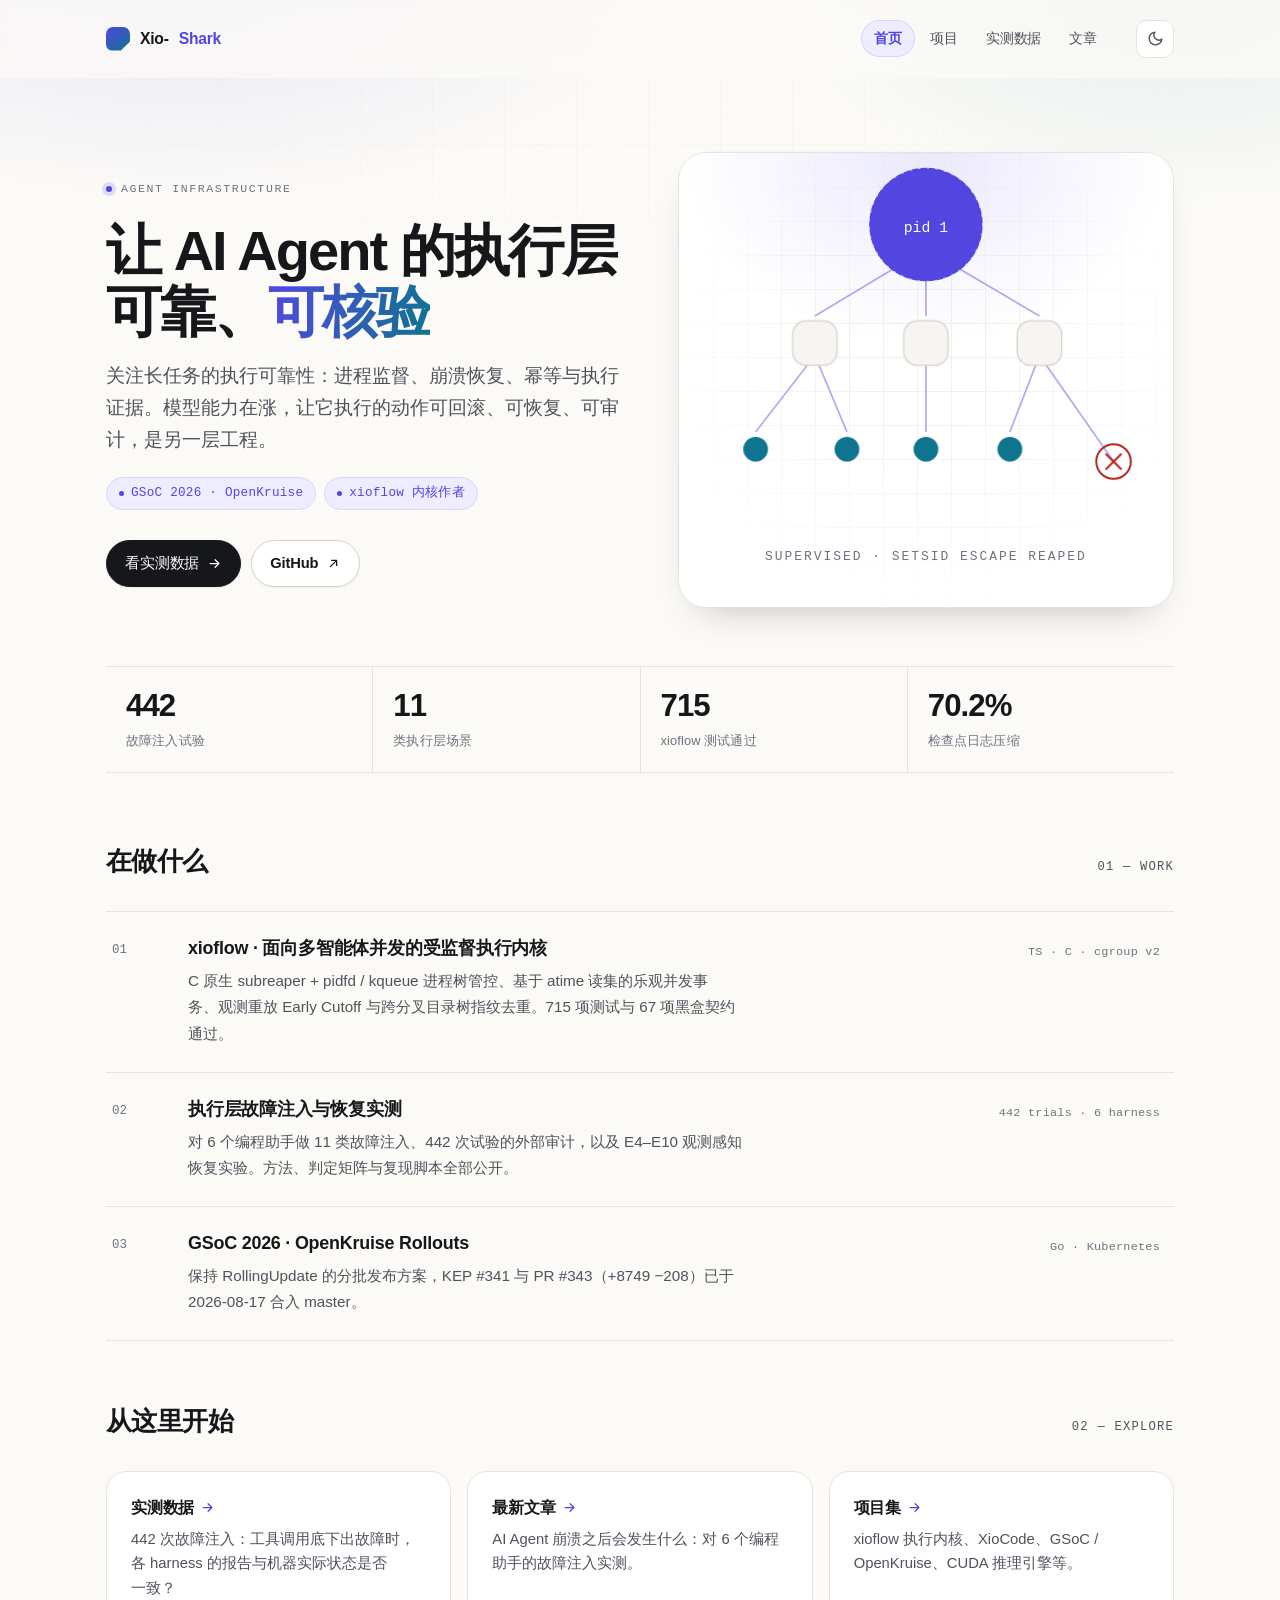
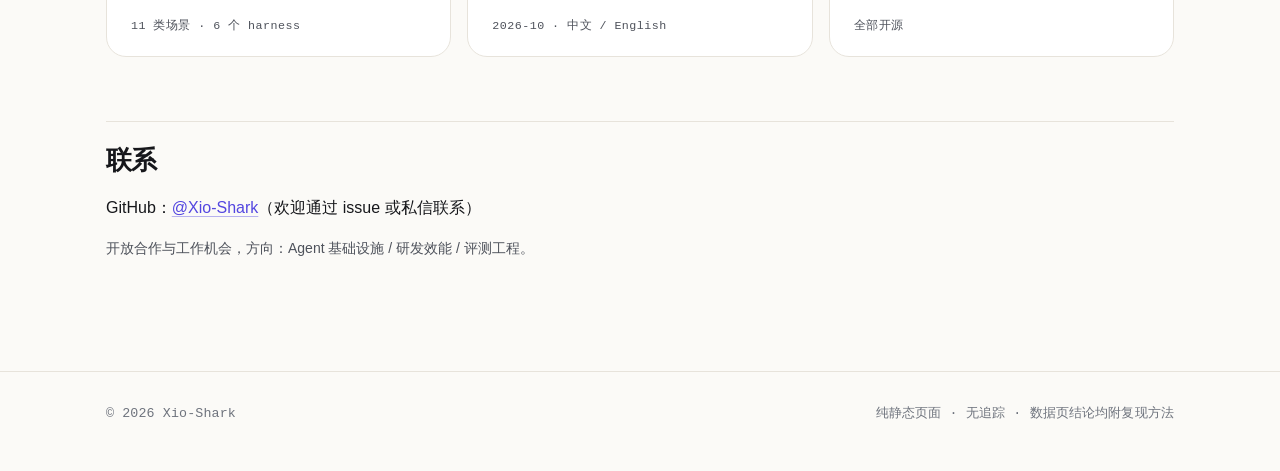
==== commit a1214671: "Redesign site: dual-theme design system, hero process-tree motion, tighter interactions - style.css:" ====
--- a/index.html
+++ b/index.html
@@ -7,8 +7,7 @@
 <meta name="description" content="Agent 执行可靠性与研发效能。GSoC 2026 OpenKruise 贡献者，xioflow 执行内核作者。">
 <link rel="icon" href="favicon.svg" type="image/svg+xml">
 <meta name="color-scheme" content="light dark">
-<meta name="theme-color" content="#ffffff" media="(prefers-color-scheme: light)">
-<meta name="theme-color" content="#0d131c" media="(prefers-color-scheme: dark)">
+<meta name="theme-color" content="#fbfaf7">
 <meta property="og:type" content="website">
 <meta property="og:title" content="Xio-Shark · Agent 执行可靠性与研发效能">
 <meta property="og:description" content="Agent 执行可靠性与研发效能。GSoC 2026 OpenKruise 贡献者，xioflow 执行内核作者。">
@@ -27,50 +26,135 @@
     <a href="benchmark.html">实测数据</a>
     <a href="articles.html">文章</a>
   </nav>
-  <button class="theme-toggle" id="themeToggle" type="button" aria-label="切换深色模式"><svg class="i-sun" viewBox="0 0 24 24" fill="none" stroke="currentColor" stroke-width="2" stroke-linecap="round" stroke-linejoin="round" aria-hidden="true"><circle cx="12" cy="12" r="4"/><path d="M12 2v2M12 20v2M4.9 4.9l1.4 1.4M17.7 17.7l1.4 1.4M2 12h2M20 12h2M4.9 19.1l1.4-1.4M17.7 6.3l1.4-1.4"/></svg><svg class="i-moon" viewBox="0 0 24 24" fill="none" stroke="currentColor" stroke-width="2" stroke-linecap="round" stroke-linejoin="round" aria-hidden="true"><path d="M21 12.79A9 9 0 1 1 11.21 3 7 7 0 0 0 21 12.79z"/></svg></button>
+  <button class="theme-toggle" id="themeToggle" type="button" aria-label="切换到深色主题"><svg class="i-sun" viewBox="0 0 24 24" fill="none" stroke="currentColor" stroke-width="2" stroke-linecap="round" stroke-linejoin="round" aria-hidden="true"><circle cx="12" cy="12" r="4"/><path d="M12 2v2M12 20v2M4.9 4.9l1.4 1.4M17.7 17.7l1.4 1.4M2 12h2M20 12h2M4.9 19.1l1.4-1.4M17.7 6.3l1.4-1.4"/></svg><svg class="i-moon" viewBox="0 0 24 24" fill="none" stroke="currentColor" stroke-width="2" stroke-linecap="round" stroke-linejoin="round" aria-hidden="true"><path d="M21 12.79A9 9 0 1 1 11.21 3 7 7 0 0 0 21 12.79z"/></svg></button>
 </div></header>
 
-<main id="main"><div class="wrap">
-  <h1>让 AI Agent 的执行层可靠、可核验</h1>
-  <p class="lede">Agent 基础设施与研发效能方向。关注长任务可靠性：进程监督、崩溃恢复、幂等与执行证据。</p>
+<main id="main">
+  <section class="hero"><div class="wrap">
+    <div class="hero-grid">
+      <div class="hero-copy">
+        <p class="eyebrow">Agent Infrastructure</p>
+        <h1>让 AI Agent 的执行层<br>可靠、<em>可核验</em></h1>
+        <p class="lede">关注长任务的执行可靠性：进程监督、崩溃恢复、幂等与执行证据。模型能力在涨，让它执行的动作可回滚、可恢复、可审计，是另一层工程。</p>
+        <div class="hero-meta">
+          <span class="tag">GSoC 2026 · OpenKruise</span>
+          <span class="tag">xioflow 内核作者</span>
+        </div>
+        <div class="hero-actions">
+          <a class="btn primary" href="benchmark.html">看实测数据
+            <svg viewBox="0 0 24 24" fill="none" stroke="currentColor" stroke-width="2" stroke-linecap="round" stroke-linejoin="round" aria-hidden="true"><path d="M5 12h14M13 6l6 6-6 6"/></svg>
+          </a>
+          <a class="btn" href="https://github.com/Xio-Shark">GitHub
+            <svg viewBox="0 0 24 24" fill="none" stroke="currentColor" stroke-width="2" stroke-linecap="round" stroke-linejoin="round" aria-hidden="true"><path d="M7 17 17 7M9 7h8v8"/></svg>
+          </a>
+        </div>
+      </div>
 
-  <div class="hero-meta">
-    <span class="tag">GSoC 2026 · OpenKruise</span>
+      <div class="hero-visual" role="img" aria-label="受监督进程树示意：根节点派生多个子进程，一个逃逸进程被回收">
+        <svg viewBox="0 0 400 368" fill="none" aria-hidden="true">
+          <circle class="tree-pulse" cx="200" cy="58" r="46" fill="var(--accent)"/>
+          <circle cx="200" cy="58" r="46" stroke="var(--accent-line)" stroke-width="1" stroke-dasharray="2 5"/>
+
+          <path class="tree-edge edge-1" d="M200 78 L110 132"/>
+          <path class="tree-edge edge-2" d="M200 78 L200 132"/>
+          <path class="tree-edge edge-3" d="M200 78 L292 132"/>
+          <path class="tree-edge edge-4" d="M110 164 L62 226"/>
+          <path class="tree-edge edge-5" d="M110 164 L136 226"/>
+          <path class="tree-edge edge-6" d="M200 164 L200 226"/>
+          <path class="tree-edge edge-7" d="M292 164 L268 226"/>
+          <path class="tree-edge edge-8" d="M292 164 L352 250"/>
+
+          <rect class="tree-dot tree-root dot-1" x="176" y="34" width="48" height="48" rx="15"/>
+          <text x="200" y="64" text-anchor="middle" font-family="var(--mono)" font-size="12" fill="var(--on-accent)">pid 1</text>
+
+          <rect class="tree-dot tree-node dot-2" x="92" y="136" width="36" height="36" rx="11"/>
+          <rect class="tree-dot tree-node dot-3" x="182" y="136" width="36" height="36" rx="11"/>
+          <rect class="tree-dot tree-node dot-4" x="274" y="136" width="36" height="36" rx="11"/>
+
+          <circle class="tree-dot tree-leaf dot-5" cx="62" cy="240" r="10" opacity=".9"/>
+          <circle class="tree-dot tree-leaf dot-6" cx="136" cy="240" r="10" opacity=".9"/>
+          <circle class="tree-dot tree-leaf dot-7" cx="200" cy="240" r="10" opacity=".9"/>
+          <circle class="tree-dot tree-leaf dot-8" cx="268" cy="240" r="10" opacity=".9"/>
+
+          <circle class="tree-dot dot-9 tree-reap" cx="352" cy="250" r="14" stroke="var(--bad)" stroke-width="1.6" opacity=".75"/>
+          <path class="tree-dot dot-9" d="M346 244l12 12M358 244l-12 12" stroke="var(--bad)" stroke-width="1.6" stroke-linecap="round"/>
+
+          <text x="200" y="330" text-anchor="middle" font-family="var(--mono)" font-size="10.5" letter-spacing="1.6" fill="var(--ink-3)">SUPERVISED · SETSID ESCAPE REAPED</text>
+        </svg>
+      </div>
+    </div>
+
+    <div class="stats">
+      <div class="stat"><b>442</b><span>故障注入试验</span></div>
+      <div class="stat"><b>11</b><span>类执行层场景</span></div>
+      <div class="stat"><b>715</b><span>xioflow 测试通过</span></div>
+      <div class="stat"><b>70.2%</b><span>检查点日志压缩</span></div>
+    </div>
+  </div></section>
+
+  <div class="wrap">
+    <div class="section-head">
+      <h2>在做什么</h2>
+      <span class="muted">01 — Work</span>
+    </div>
+    <div class="work">
+      <a class="work-item" href="projects.html#xioflow">
+        <span class="work-idx">01</span>
+        <span class="work-body">
+          <h3>xioflow · 面向多智能体并发的受监督执行内核</h3>
+          <p>C 原生 subreaper + pidfd / kqueue 进程树管控、基于 atime 读集的乐观并发事务、观测重放 Early Cutoff 与跨分叉目录树指纹去重。715 项测试与 67 项黑盒契约通过。</p>
+        </span>
+        <span class="work-meta">TS · C · cgroup v2</span>
+      </a>
+      <a class="work-item" href="benchmark.html">
+        <span class="work-idx">02</span>
+        <span class="work-body">
+          <h3>执行层故障注入与恢复实测</h3>
+          <p>对 6 个编程助手做 11 类故障注入、442 次试验的外部审计，以及 E4–E10 观测感知恢复实验。方法、判定矩阵与复现脚本全部公开。</p>
+        </span>
+        <span class="work-meta">442 trials · 6 harness</span>
+      </a>
+      <a class="work-item" href="projects.html#gsoc">
+        <span class="work-idx">03</span>
+        <span class="work-body">
+          <h3>GSoC 2026 · OpenKruise Rollouts</h3>
+          <p>保持 RollingUpdate 的分批发布方案，KEP #341 与 PR #343（+8749 −208）已于 2026-08-17 合入 master。</p>
+        </span>
+        <span class="work-meta">Go · Kubernetes</span>
+      </a>
+    </div>
+
+    <div class="section-head">
+      <h2>从这里开始</h2>
+      <span class="muted">02 — Explore</span>
+    </div>
+    <div class="cardrow">
+      <a class="card" href="benchmark.html">
+        <h3>实测数据 <span class="arrow"><svg width="15" height="15" viewBox="0 0 24 24" fill="none" stroke="currentColor" stroke-width="2" stroke-linecap="round" stroke-linejoin="round" aria-hidden="true"><path d="M5 12h14M13 6l6 6-6 6"/></svg></span></h3>
+        <p>442 次故障注入：工具调用底下出故障时，各 harness 的报告与机器实际状态是否一致？</p>
+        <span class="muted">11 类场景 · 6 个 harness</span>
+      </a>
+      <a class="card" href="articles/agent-crash-fault-injection.zh.html">
+        <h3>最新文章 <span class="arrow"><svg width="15" height="15" viewBox="0 0 24 24" fill="none" stroke="currentColor" stroke-width="2" stroke-linecap="round" stroke-linejoin="round" aria-hidden="true"><path d="M5 12h14M13 6l6 6-6 6"/></svg></span></h3>
+        <p>AI Agent 崩溃之后会发生什么：对 6 个编程助手的故障注入实测。</p>
+        <span class="muted">2026-10 · 中文 / English</span>
+      </a>
+      <a class="card" href="projects.html">
+        <h3>项目集 <span class="arrow"><svg width="15" height="15" viewBox="0 0 24 24" fill="none" stroke="currentColor" stroke-width="2" stroke-linecap="round" stroke-linejoin="round" aria-hidden="true"><path d="M5 12h14M13 6l6 6-6 6"/></svg></span></h3>
+        <p>xioflow 执行内核、XioCode、GSoC / OpenKruise、CUDA 推理引擎等。</p>
+        <span class="muted">全部开源</span>
+      </a>
+    </div>
+
+    <h2>联系</h2>
+    <p>GitHub：<a href="https://github.com/Xio-Shark">@Xio-Shark</a>（欢迎通过 issue 或私信联系）</p>
+    <p class="muted">开放合作与工作机会，方向：Agent 基础设施 / 研发效能 / 评测工程。</p>
   </div>
-
-  <p>我的主要工作围绕一个问题：模型能力持续提升，而让它执行的操作可回滚、可恢复、可审计，是另一层工程。</p>
-
-  <ul>
-    <li><strong>xioflow</strong> — 面向多智能体并发的受监督执行内核（TypeScript / C / Linux cgroup v2）：C 原生 subreaper + pidfd / kqueue 进程树管控、基于文件 atime 读集的乐观并发事务（OCC）、观测重放 Early Cutoff 与跨分叉目录树指纹幂等去重；715 项测试与 67 项黑盒契约通过，已发布 npm。</li>
-    <li><strong>执行层故障注入与恢复实测</strong> — 对 6 个编程助手做了 11 类故障注入、442 次试验的对照审计，以及 E4–E10 观测感知恢复与 Early Cutoff 实验，<a href="benchmark.html">数据与方法全部公开</a>。</li>
-    <li><strong>GSoC 2026 · OpenKruise Rollouts</strong> — 保持 RollingUpdate 的分批发布方案，KEP #341 与 PR #343（+8749 −208）已于 2026-08-17 合入 master。</li>
-  </ul>
-
-  <div class="cardrow">
-    <a class="card" href="benchmark.html">
-      <h3>实测数据 →</h3>
-      <p>442 次故障注入试验：工具调用底下发生故障时，各 harness 的报告与机器实际状态是否一致？</p>
-      <span class="muted">11 类场景 · 6 个 harness · 判定矩阵全公开</span>
-    </a>
-    <a class="card" href="articles/agent-crash-fault-injection.zh.html">
-      <h3>最新文章 →</h3>
-      <p>AI Agent 崩溃之后会发生什么：对 6 个编程助手的故障注入实测</p>
-      <span class="muted">2026-10 · 中文 / English</span>
-    </a>
-    <a class="card" href="projects.html">
-      <h3>项目集 →</h3>
-      <p>xioflow 执行内核、XioCode、GSoC / OpenKruise、CUDA 推理引擎等。</p>
-      <span class="muted">全部开源</span>
-    </a>
-  </div>
-
-  <h2>联系</h2>
-  <p>GitHub：<a href="https://github.com/Xio-Shark">@Xio-Shark</a>（欢迎通过 issue 或私信联系）</p>
-  <p class="muted">开放合作与工作机会，方向：Agent 基础设施 / 研发效能 / 评测工程。</p>
-</div></main>
+</main>
 
 <footer class="site"><div class="wrap">
-  © 2026 Xio-Shark · 纯静态页面，无追踪 · 数据页结论均附复现方法
+  <span>© 2026 Xio-Shark</span>
+  <span>纯静态页面 · 无追踪 · 数据页结论均附复现方法</span>
 </div></footer>
 </body>
 </html>
--- a/style.css
+++ b/style.css
@@ -1,68 +1,106 @@
 /* ==========================================================================
-   Xio-Shark — 个人站点样式
-   纯静态、零依赖。浅色 / 深色双主题，移动端自适应。
+   Xio-Shark — personal site
+   Zero build, zero dependencies, zero external requests.
+   Light / dark follow the system and can be overridden per visitor.
    ========================================================================== */
 
 :root {
-  color-scheme: light;
-
-  --ink: #16202e;
-  --ink-soft: #5a6779;
-  --ink-faint: #8b97a8;
-  --accent: #0e7c73;
-  --accent-soft: #e6f4f2;
-  --accent-line: #bfe0db;
-  --accent-2: #1f6feb;
-  --bg: #ffffff;
-  --bg-soft: #f7f9fb;
-  --bg-raise: #ffffff;
-  --line: #e3e8ef;
-  --line-strong: #cfd7e3;
-  --ok: #12723c;
-  --bad: #b3372f;
-  --na: #8a94a3;
-  --warn: #9a6700;
-
-  --shadow-sm: 0 1px 2px rgba(16, 32, 48, .05);
-  --shadow-md: 0 6px 20px -8px rgba(16, 32, 48, .18);
-  --shadow-lg: 0 18px 44px -18px rgba(16, 32, 48, .28);
-
-  --radius: 12px;
-  --radius-lg: 16px;
-  --wrap: 940px;
-
-  --mono: ui-monospace, "SF Mono", SFMono-Regular, Menlo, Consolas, monospace;
-  --sans: -apple-system, BlinkMacSystemFont, "Segoe UI", "PingFang SC",
+  color-scheme: light dark;
+
+  --bg:           light-dark(#fbfaf7, #08080a);
+  --bg-2:         light-dark(#f3f1ec, #0d0d10);
+  --surface:      light-dark(#ffffff, #121216);
+  --surface-2:    light-dark(#f7f5f1, #17171c);
+
+  --ink:          light-dark(#16171b, #ededf2);
+  --ink-2:        light-dark(#4e525b, #a6a9b4);
+  --ink-3:        light-dark(#6e737d, #9094a1);
+
+  --line:         light-dark(#e7e3db, #202027);
+  --line-2:       light-dark(#d6d1c7, #2e2e38);
+
+  --accent:       light-dark(#5346e0, #a99bff);
+  --accent-2:     light-dark(#0e7490, #5bd6e8);
+  --accent-soft:  light-dark(#eeecff, #191631);
+  --accent-line:  light-dark(#d9d4ff, #342d5e);
+  --on-accent:    light-dark(#ffffff, #0b0a12);
+
+  --ok:           light-dark(#0e7a5f, #4ed6a8);
+  --bad:          light-dark(#b3261e, #ff7b72);
+  --na:           light-dark(#646973, #8b909c);
+  --warn:         light-dark(#8a5b00, #e3b341);
+
+  --code-bg:      light-dark(#12121a, #0a0a0f);
+  --code-ink:     #d8dde8;
+  --code-line:    light-dark(#1f2030, #1c1c26);
+
+  --shadow-xs:    0 1px 2px light-dark(rgba(16, 18, 28, .06), rgba(0, 0, 0, .5));
+  --shadow-sm:    0 2px 10px -4px light-dark(rgba(16, 18, 28, .12), rgba(0, 0, 0, .6));
+  --shadow-md:    0 18px 40px -24px light-dark(rgba(16, 18, 28, .35), rgba(0, 0, 0, .8));
+
+  --r-xs: 7px;
+  --r-sm: 10px;
+  --r: 14px;
+  --r-lg: 20px;
+  --r-xl: 28px;
+
+  --wrap: 1120px;
+  --read: 748px;
+
+  --mono: ui-monospace, "SF Mono", SFMono-Regular, Menlo, "Cascadia Mono", Consolas, monospace;
+  --sans: -apple-system, BlinkMacSystemFont, "Inter", "Segoe UI", "PingFang SC",
     "Hiragino Sans GB", "Microsoft YaHei", "Noto Sans CJK SC", sans-serif;
-}
-
-html[data-theme="dark"] {
-  color-scheme: dark;
-
-  --ink: #e7edf5;
-  --ink-soft: #a3b0c2;
-  --ink-faint: #7b8798;
-  --accent: #4fc7b8;
-  --accent-soft: #12302e;
-  --accent-line: #1e4a46;
-  --accent-2: #79b0ff;
-  --bg: #0d131c;
-  --bg-soft: #131b26;
-  --bg-raise: #16202c;
-  --line: #253141;
-  --line-strong: #33445a;
-  --ok: #4ecf8c;
-  --bad: #ff8a80;
-  --na: #7b8798;
-  --warn: #e3b341;
-
-  --shadow-sm: 0 1px 2px rgba(0, 0, 0, .4);
-  --shadow-md: 0 8px 24px -10px rgba(0, 0, 0, .6);
-  --shadow-lg: 0 20px 48px -20px rgba(0, 0, 0, .7);
-}
-
-@media (prefers-color-scheme: dark) {
-  html:not([data-theme]) { color-scheme: dark; }
+
+  --ease: cubic-bezier(.22, .72, .24, 1);
+}
+
+:root[data-theme="light"] { color-scheme: light; }
+:root[data-theme="dark"]  { color-scheme: dark; }
+
+/* Fallback for engines without light-dark(): light palette by default … */
+@supports not (color: light-dark(#000, #fff)) {
+  :root {
+    --bg: #fbfaf7; --bg-2: #f3f1ec; --surface: #ffffff; --surface-2: #f7f5f1;
+    --ink: #16171b; --ink-2: #4e525b; --ink-3: #6e737d;
+    --line: #e7e3db; --line-2: #d6d1c7;
+    --accent: #5346e0; --accent-2: #0e7490; --accent-soft: #eeecff;
+    --accent-line: #d9d4ff; --on-accent: #ffffff;
+    --ok: #0e7a5f; --bad: #b3261e; --na: #646973; --warn: #8a5b00;
+    --code-bg: #12121a; --code-line: #1f2030;
+  }
+}
+
+/* … and dark when the visitor or their system prefers it. */
+@supports not (color: light-dark(#000, #fff)) {
+  @media (prefers-color-scheme: dark) {
+    :root {
+      --bg: #08080a; --bg-2: #0d0d10; --surface: #121216; --surface-2: #17171c;
+      --ink: #ededf2; --ink-2: #a6a9b4; --ink-3: #9094a1;
+      --line: #202027; --line-2: #2e2e38;
+      --accent: #a99bff; --accent-2: #5bd6e8; --accent-soft: #191631;
+      --accent-line: #342d5e; --on-accent: #0b0a12;
+      --ok: #4ed6a8; --bad: #ff7b72; --na: #8b909c; --warn: #e3b341;
+      --code-bg: #0a0a0f; --code-line: #1c1c26;
+    }
+  }
+  :root[data-theme="dark"] {
+    --bg: #08080a; --bg-2: #0d0d10; --surface: #121216; --surface-2: #17171c;
+    --ink: #ededf2; --ink-2: #a6a9b4; --ink-3: #9094a1;
+    --line: #202027; --line-2: #2e2e38;
+    --accent: #a99bff; --accent-2: #5bd6e8; --accent-soft: #191631;
+    --accent-line: #342d5e; --on-accent: #0b0a12;
+    --ok: #4ed6a8; --bad: #ff7b72; --na: #8b909c; --warn: #e3b341;
+    --code-bg: #0a0a0f; --code-line: #1c1c26;
+  }
+  :root[data-theme="light"] {
+    --bg: #fbfaf7; --bg-2: #f3f1ec; --surface: #ffffff; --surface-2: #f7f5f1;
+    --ink: #16171b; --ink-2: #4e525b; --ink-3: #6e737d;
+    --line: #e7e3db; --line-2: #d6d1c7;
+    --accent: #5346e0; --accent-2: #0e7490; --accent-soft: #eeecff;
+    --accent-line: #d9d4ff; --on-accent: #ffffff;
+    --ok: #0e7a5f; --bad: #b3261e; --na: #646973; --warn: #8a5b00;
+    --code-bg: #12121a; --code-line: #1f2030;
+  }
 }
 
 * { box-sizing: border-box; }
@@ -78,98 +116,148 @@
   font-family: var(--sans);
   color: var(--ink);
   background: var(--bg);
-  line-height: 1.72;
+  line-height: 1.75;
+  font-feature-settings: "kern" 1;
   -webkit-font-smoothing: antialiased;
   text-rendering: optimizeLegibility;
-  transition: background-color .25s ease, color .25s ease;
-}
-
+  transition: background-color .3s var(--ease), color .3s var(--ease);
+  overflow-x: hidden;
+}
+
+/* ambient light + hairline grid */
 body::before {
   content: "";
   position: fixed;
-  inset: 0 0 auto 0;
-  height: 340px;
-  background:
-    radial-gradient(60% 100% at 12% 0%, color-mix(in srgb, var(--accent) 12%, transparent), transparent 70%),
-    radial-gradient(50% 100% at 88% 0%, color-mix(in srgb, var(--accent-2) 9%, transparent), transparent 72%);
+  inset: 0;
   pointer-events: none;
   z-index: 0;
-}
-
-::selection { background: color-mix(in srgb, var(--accent) 26%, transparent); }
+  background:
+    radial-gradient(56% 42% at 14% -8%, color-mix(in srgb, var(--accent) 13%, transparent), transparent 72%),
+    radial-gradient(44% 36% at 92% -4%, color-mix(in srgb, var(--accent-2) 10%, transparent), transparent 74%);
+}
+
+body::after {
+  content: "";
+  position: fixed;
+  inset: 0;
+  pointer-events: none;
+  z-index: 0;
+  opacity: .5;
+  background-image:
+    linear-gradient(to right, color-mix(in srgb, var(--line) 55%, transparent) 1px, transparent 1px),
+    linear-gradient(to bottom, color-mix(in srgb, var(--line) 55%, transparent) 1px, transparent 1px);
+  background-size: 72px 72px;
+  mask-image: radial-gradient(75% 55% at 50% 0%, #000 0%, transparent 78%);
+  -webkit-mask-image: radial-gradient(75% 55% at 50% 0%, #000 0%, transparent 78%);
+}
+:root[data-theme="dark"] body::after { opacity: .32; }
+@media (prefers-color-scheme: dark) { :root:not([data-theme="light"]) body::after { opacity: .32; } }
+
+/* headline gradient accent */
+.hero h1 em,
+.grad {
+  font-style: normal;
+  background: linear-gradient(100deg, var(--accent), var(--accent-2));
+  -webkit-background-clip: text;
+  background-clip: text;
+  color: transparent;
+}
+
+::selection { background: color-mix(in srgb, var(--accent) 30%, transparent); }
 
 .wrap {
+  width: 100%;
   max-width: var(--wrap);
   margin: 0 auto;
-  padding: 0 22px;
+  padding: 0 26px;
   position: relative;
   z-index: 1;
 }
 
-/* ---------- 跳转链接 ---------- */
+/* ---------- skip link ---------- */
 .skip {
   position: absolute;
   left: -9999px;
   top: 0;
-  z-index: 100;
+  z-index: 200;
   background: var(--accent);
-  color: #fff;
-  padding: 10px 16px;
-  border-radius: 0 0 var(--radius) 0;
+  color: var(--on-accent);
+  padding: 10px 18px;
+  border-radius: 0 0 var(--r-sm) 0;
   text-decoration: none;
+  font-size: .88rem;
 }
 .skip:focus { left: 0; }
 
-/* ---------- 顶栏 ---------- */
+/* ---------- header ---------- */
 header.site {
   position: sticky;
   top: 0;
-  z-index: 30;
-  padding: 14px 0;
-  background: color-mix(in srgb, var(--bg) 82%, transparent);
-  backdrop-filter: saturate(180%) blur(12px);
-  -webkit-backdrop-filter: saturate(180%) blur(12px);
+  z-index: 60;
+  padding: 16px 0;
+  background: color-mix(in srgb, var(--bg) 78%, transparent);
+  backdrop-filter: saturate(180%) blur(14px);
+  -webkit-backdrop-filter: saturate(180%) blur(14px);
   border-bottom: 1px solid transparent;
-  transition: border-color .2s ease, box-shadow .2s ease, padding .2s ease;
+  transition: padding .25s var(--ease), border-color .25s var(--ease), background-color .25s var(--ease);
 }
 header.site.scrolled {
+  padding: 9px 0;
   border-bottom-color: var(--line);
-  box-shadow: var(--shadow-sm);
-  padding: 10px 0;
+  background: color-mix(in srgb, var(--bg) 90%, transparent);
 }
 
 header.site .wrap {
   display: flex;
   align-items: center;
-  gap: 18px;
+  gap: 16px;
 }
 
 .brand {
-  font-weight: 700;
-  font-size: 1.02rem;
-  letter-spacing: -.01em;
+  display: inline-flex;
+  align-items: center;
+  gap: 10px;
+  font-weight: 640;
+  font-size: .98rem;
+  letter-spacing: -.015em;
   text-decoration: none;
   color: var(--ink);
   white-space: nowrap;
 }
-.brand span { color: var(--accent); font-weight: 600; }
-.brand:hover span { text-decoration: underline; text-underline-offset: 3px; }
+.brand::before {
+  content: "";
+  width: 24px;
+  height: 24px;
+  border-radius: 7px;
+  background: linear-gradient(145deg, var(--accent), var(--accent-2));
+  box-shadow: 0 4px 14px -6px color-mix(in srgb, var(--accent) 70%, transparent);
+  clip-path: polygon(0 0, 100% 0, 100% 62%, 62% 100%, 0 100%);
+  transition: transform .3s var(--ease);
+}
+.brand:hover::before { transform: rotate(-8deg) scale(1.04); }
+.brand span { color: var(--accent); font-weight: 640; }
 
 nav.site {
   display: flex;
-  gap: 4px;
+  align-items: center;
+  gap: 2px;
   margin-left: auto;
+  padding: 3px;
+  border-radius: 999px;
+  border: 1px solid transparent;
+  transition: border-color .25s var(--ease), background-color .25s var(--ease);
 }
 nav.site a {
   position: relative;
-  color: var(--ink-soft);
+  color: var(--ink-2);
   text-decoration: none;
-  font-size: .94rem;
-  padding: 6px 12px;
+  font-size: .9rem;
+  letter-spacing: -.01em;
+  padding: 6px 13px;
   border-radius: 999px;
-  transition: color .18s ease, background-color .18s ease;
-}
-nav.site a:hover { color: var(--accent); background: var(--accent-soft); }
+  transition: color .18s var(--ease), background-color .18s var(--ease);
+}
+nav.site a:hover { color: var(--ink); background: color-mix(in srgb, var(--ink) 6%, transparent); }
 nav.site a.active {
   color: var(--accent);
   font-weight: 600;
@@ -179,33 +267,38 @@
 
 .nav-toggle,
 .theme-toggle {
+  appearance: none;
   display: none;
-  appearance: none;
-  background: var(--bg-raise);
+  background: var(--surface);
   border: 1px solid var(--line);
-  color: var(--ink-soft);
-  border-radius: 10px;
+  color: var(--ink-2);
+  border-radius: var(--r-sm);
   width: 38px;
   height: 38px;
   padding: 0;
   cursor: pointer;
   align-items: center;
   justify-content: center;
-  transition: border-color .18s ease, color .18s ease, transform .18s ease;
+  transition: color .18s var(--ease), border-color .18s var(--ease), transform .18s var(--ease), background-color .18s var(--ease);
 }
 .nav-toggle:hover,
-.theme-toggle:hover { border-color: var(--accent); color: var(--accent); }
+.theme-toggle:hover { color: var(--accent); border-color: var(--accent-line); }
 .nav-toggle:active,
-.theme-toggle:active { transform: scale(.95); }
-
-.theme-toggle { display: inline-flex; margin-left: 4px; }
-.theme-toggle svg { width: 18px; height: 18px; }
-html[data-theme="dark"] .theme-toggle .i-sun { display: block; }
-html[data-theme="dark"] .theme-toggle .i-moon { display: none; }
-.theme-toggle .i-sun { display: none; }
-.theme-toggle .i-moon { display: block; }
-
-/* ---------- 阅读进度条 ---------- */
+.theme-toggle:active { transform: scale(.94); }
+
+.theme-toggle { display: inline-flex; margin-left: 6px; }
+.theme-toggle svg { width: 17px; height: 17px; position: absolute; transition: opacity .25s var(--ease), transform .4s var(--ease); }
+.theme-toggle { position: relative; }
+.theme-toggle .i-sun { opacity: 0; transform: rotate(-60deg) scale(.6); }
+.theme-toggle .i-moon { opacity: 1; transform: none; }
+:root[data-theme="dark"] .theme-toggle .i-sun { opacity: 1; transform: none; }
+:root[data-theme="dark"] .theme-toggle .i-moon { opacity: 0; transform: rotate(60deg) scale(.6); }
+@media (prefers-color-scheme: dark) {
+  :root:not([data-theme="light"]) .theme-toggle .i-sun { opacity: 1; transform: none; }
+  :root:not([data-theme="light"]) .theme-toggle .i-moon { opacity: 0; transform: rotate(60deg) scale(.6); }
+}
+
+/* ---------- reading progress ---------- */
 .progress {
   position: fixed;
   top: 0;
@@ -213,67 +306,294 @@
   height: 2px;
   width: 0;
   background: linear-gradient(90deg, var(--accent), var(--accent-2));
-  z-index: 40;
-  transition: opacity .3s ease;
+  z-index: 80;
   opacity: 0;
+  transition: opacity .4s var(--ease);
 }
 .progress.on { opacity: 1; }
 
-/* ---------- 正文骨架 ---------- */
-main { padding: 48px 0 76px; position: relative; z-index: 1; }
+/* ---------- layout ---------- */
+main { padding: 0 0 96px; position: relative; z-index: 1; }
 
 h1 {
-  font-size: clamp(1.75rem, 4vw, 2.45rem);
-  line-height: 1.24;
+  font-size: clamp(2.15rem, 5.4vw, 3.5rem);
+  line-height: 1.08;
+  letter-spacing: -.035em;
+  font-weight: 700;
+  margin: 0 0 18px;
+  text-wrap: balance;
+}
+h2 {
+  font-size: clamp(1.3rem, 2.4vw, 1.62rem);
+  line-height: 1.3;
   letter-spacing: -.022em;
-  margin: 0 0 12px;
+  font-weight: 660;
+  margin: 64px 0 16px;
+  padding-top: 22px;
+  border-top: 1px solid var(--line);
+  scroll-margin-top: 92px;
   text-wrap: balance;
 }
-h2 {
-  font-size: clamp(1.2rem, 2.4vw, 1.42rem);
+h3 {
+  font-size: 1.06rem;
+  line-height: 1.45;
   letter-spacing: -.012em;
-  margin: 48px 0 14px;
-  padding-top: 16px;
-  border-top: 1px solid var(--line);
-  scroll-margin-top: 84px;
-}
-h3 {
-  font-size: 1.08rem;
-  margin: 28px 0 8px;
-  scroll-margin-top: 84px;
-}
-p { margin: 12px 0; }
-li { margin: 6px 0; }
-a { color: var(--accent-2); text-underline-offset: 2px; }
-a:hover { text-decoration-thickness: 2px; }
+  font-weight: 640;
+  margin: 34px 0 10px;
+  scroll-margin-top: 92px;
+}
+p { margin: 14px 0; text-wrap: pretty; }
+li { margin: 7px 0; text-wrap: pretty; }
+ul, ol { padding-left: 1.25em; }
+
+a {
+  color: var(--accent);
+  text-decoration-color: color-mix(in srgb, var(--accent) 40%, transparent);
+  text-underline-offset: 3px;
+  transition: text-decoration-color .2s var(--ease), color .2s var(--ease);
+}
+a:hover { text-decoration-color: var(--accent); }
 
 :focus-visible {
   outline: 2px solid var(--accent);
-  outline-offset: 2px;
-  border-radius: 4px;
-}
-
-.sub { color: var(--ink-soft); font-size: 1.01rem; }
-.muted { color: var(--ink-soft); font-size: .87rem; }
+  outline-offset: 3px;
+  border-radius: 5px;
+}
+
+strong { font-weight: 640; color: var(--ink); }
+
+.sub { color: var(--ink-2); font-size: 1.02rem; max-width: 62ch; }
+.muted { color: var(--ink-2); font-size: .875rem; }
 .lede {
-  font-size: clamp(1.06rem, 1.6vw, 1.16rem);
-  color: var(--ink-soft);
-  max-width: 62ch;
-}
-
-.hero-meta { display: flex; gap: 10px; flex-wrap: wrap; margin: 20px 0 8px; }
-.tag {
+  font-size: clamp(1.06rem, 1.5vw, 1.2rem);
+  line-height: 1.65;
+  color: var(--ink-2);
+  max-width: 56ch;
+}
+
+.eyebrow {
+  display: inline-flex;
+  align-items: center;
+  gap: 9px;
+  font-family: var(--mono);
+  font-size: .72rem;
+  letter-spacing: .14em;
+  text-transform: uppercase;
+  color: var(--ink-3);
+  margin: 0 0 22px;
+}
+.eyebrow::before {
+  content: "";
+  width: 6px;
+  height: 6px;
+  border-radius: 50%;
+  background: var(--accent);
+  box-shadow: 0 0 0 4px color-mix(in srgb, var(--accent) 16%, transparent);
+}
+
+/* ---------- hero ---------- */
+.hero {
+  position: relative;
+  padding: 74px 0 8px;
+}
+.hero-grid {
+  display: grid;
+  grid-template-columns: minmax(0, 1.02fr) minmax(0, .98fr);
+  gap: 56px;
+  align-items: center;
+}
+.hero-actions {
+  display: flex;
+  flex-wrap: wrap;
+  gap: 10px;
+  margin-top: 30px;
+}
+.btn {
+  display: inline-flex;
+  align-items: center;
+  gap: 8px;
+  font-size: .92rem;
+  font-weight: 560;
+  letter-spacing: -.01em;
+  padding: 10px 18px;
+  border-radius: 999px;
+  text-decoration: none;
+  border: 1px solid var(--line-2);
+  color: var(--ink);
+  background: var(--surface);
+  box-shadow: var(--shadow-xs);
+  transition: transform .2s var(--ease), border-color .2s var(--ease), background-color .2s var(--ease), box-shadow .2s var(--ease);
+}
+.btn:hover {
+  transform: translateY(-1px);
+  border-color: var(--accent-line);
+  box-shadow: var(--shadow-sm);
+  text-decoration: none;
+}
+.btn svg { width: 15px; height: 15px; transition: transform .25s var(--ease); }
+.btn:hover svg { transform: translateX(3px); }
+.btn.primary {
+  background: var(--ink);
+  color: var(--bg);
+  border-color: var(--ink);
+}
+.btn.primary svg { color: currentColor; }
+
+/* hero visual */
+.hero-visual {
+  position: relative;
+  aspect-ratio: 1 / .92;
+  border-radius: var(--r-xl);
+  border: 1px solid var(--line);
+  background:
+    radial-gradient(70% 60% at 50% 0%, color-mix(in srgb, var(--accent) 12%, transparent), transparent 70%),
+    var(--surface);
+  overflow: hidden;
+  box-shadow: var(--shadow-md);
+}
+.hero-visual::after {
+  content: "";
+  position: absolute;
+  inset: 0;
+  background-image:
+    linear-gradient(to right, color-mix(in srgb, var(--line-2) 60%, transparent) 1px, transparent 1px),
+    linear-gradient(to bottom, color-mix(in srgb, var(--line-2) 60%, transparent) 1px, transparent 1px);
+  background-size: 34px 34px;
+  mask-image: radial-gradient(70% 70% at 50% 45%, #000 20%, transparent 82%);
+  -webkit-mask-image: radial-gradient(70% 70% at 50% 45%, #000 20%, transparent 82%);
+  opacity: .55;
+  pointer-events: none;
+}
+.hero-visual svg { position: relative; z-index: 1; width: 100%; height: 100%; display: block; }
+
+.hero-visual svg { color: var(--accent); }
+svg .tree-edge {
+  fill: none;
+  stroke: color-mix(in srgb, var(--accent) 45%, transparent);
+  stroke-width: 1.4;
+  stroke-dasharray: 240;
+  stroke-dashoffset: 240;
+  animation: draw 1.6s var(--ease) forwards;
+}
+.hero-visual .tree-node { fill: var(--surface-2); stroke: var(--line-2); }
+.hero-visual .tree-leaf { fill: var(--accent-2); }
+.hero-visual .tree-root { fill: var(--accent); }
+
+.tree-dot { opacity: 0; animation: pop .5s var(--ease) forwards; transform-box: fill-box; transform-origin: center; }
+.tree-pulse { transform-box: fill-box; transform-origin: center; animation: pulse 3.2s ease-in-out infinite; }
+.edge-1 { animation-delay: .15s; }
+.edge-2 { animation-delay: .3s; }
+.edge-3 { animation-delay: .45s; }
+.edge-4 { animation-delay: .6s; }
+.edge-5 { animation-delay: .75s; }
+.edge-6 { animation-delay: .9s; }
+.edge-7 { animation-delay: 1.05s; }
+.edge-8 { animation-delay: 1.2s; }
+.dot-1 { animation-delay: .1s; }
+.dot-2 { animation-delay: .3s; }
+.dot-3 { animation-delay: .45s; }
+.dot-4 { animation-delay: .6s; }
+.dot-5 { animation-delay: .75s; }
+.dot-6 { animation-delay: .9s; }
+.dot-7 { animation-delay: 1.05s; }
+.dot-8 { animation-delay: 1.2s; }
+.dot-9 { animation-delay: 1.35s; }
+.dot-reap { stroke-dasharray: 3 4; }
+
+@keyframes draw { to { stroke-dashoffset: 0; } }
+@keyframes pop { from { opacity: 0; transform: scale(.4); } to { opacity: 1; transform: none; } }
+@keyframes pulse {
+  0%, 100% { opacity: .18; transform: scale(1); }
+  50%      { opacity: .55; transform: scale(1.25); }
+}
+
+/* ---------- stats ---------- */
+.stats {
+  display: grid;
+  grid-template-columns: repeat(4, minmax(0, 1fr));
+  gap: 1px;
+  margin: 58px 0 0;
+  background: var(--line);
+  border-block: 1px solid var(--line);
+}
+.stat {
+  background: var(--bg);
+  padding: 22px 20px 20px;
+}
+.stat b {
+  display: block;
+  font-size: clamp(1.5rem, 2.6vw, 1.95rem);
+  font-weight: 660;
+  letter-spacing: -.03em;
+  line-height: 1.1;
+  font-variant-numeric: tabular-nums;
+}
+.stat span {
+  display: block;
+  margin-top: 6px;
   font-size: .8rem;
-  color: var(--accent);
-  background: var(--accent-soft);
-  border: 1px solid var(--accent-line);
-  border-radius: 999px;
-  padding: 3px 13px;
-  transition: transform .18s ease, box-shadow .18s ease;
-}
-.tag:hover { transform: translateY(-1px); box-shadow: var(--shadow-sm); }
-
-/* ---------- 卡片 ---------- */
+  color: var(--ink-3);
+  letter-spacing: .01em;
+}
+
+/* ---------- section head ---------- */
+.section-head {
+  display: flex;
+  align-items: baseline;
+  justify-content: space-between;
+  gap: 20px;
+  flex-wrap: wrap;
+}
+.section-head h2 { border: 0; padding: 0; margin: 64px 0 6px; }
+.section-head .muted { font-family: var(--mono); font-size: .76rem; letter-spacing: .1em; text-transform: uppercase; }
+
+/* ---------- work list ---------- */
+.work { margin: 26px 0 0; border-top: 1px solid var(--line); }
+.work-item {
+  display: grid;
+  grid-template-columns: 56px minmax(0, 1fr) auto;
+  gap: 20px;
+  align-items: start;
+  padding: 24px 14px 24px 6px;
+  border-bottom: 1px solid var(--line);
+  text-decoration: none;
+  color: inherit;
+  transition: background-color .2s var(--ease), padding-left .25s var(--ease);
+  position: relative;
+}
+.work-item::before {
+  content: "";
+  position: absolute;
+  left: 0;
+  top: 0;
+  bottom: -1px;
+  width: 2px;
+  background: var(--accent);
+  transform: scaleY(0);
+  transform-origin: top;
+  transition: transform .3s var(--ease);
+}
+.work-item:hover { background: color-mix(in srgb, var(--accent) 4%, transparent); padding-left: 16px; }
+.work-item:hover::before { transform: scaleY(1); }
+.work-idx {
+  font-family: var(--mono);
+  font-size: .78rem;
+  color: var(--ink-3);
+  padding-top: 4px;
+  font-variant-numeric: tabular-nums;
+}
+.work-body h3 { margin: 0 0 6px; font-size: 1.12rem; }
+.work-body p { margin: 0; color: var(--ink-2); font-size: .95rem; max-width: 66ch; }
+.work-meta {
+  font-family: var(--mono);
+  font-size: .74rem;
+  color: var(--ink-3);
+  padding-top: 6px;
+  white-space: nowrap;
+  letter-spacing: .02em;
+}
+
+/* ---------- cards ---------- */
 .cardrow {
   display: grid;
   grid-template-columns: repeat(auto-fit, minmax(250px, 1fr));
@@ -281,258 +601,400 @@
   margin-top: 26px;
 }
 .card {
+  position: relative;
   display: flex;
   flex-direction: column;
   border: 1px solid var(--line);
-  border-radius: var(--radius-lg);
-  padding: 20px 22px;
+  border-radius: var(--r-lg);
+  padding: 24px 24px 20px;
   text-decoration: none;
   color: var(--ink);
-  background: var(--bg-raise);
-  box-shadow: var(--shadow-sm);
-  transition: transform .2s ease, border-color .2s ease, box-shadow .2s ease;
+  background: var(--surface);
+  overflow: hidden;
+  transition: transform .25s var(--ease), border-color .25s var(--ease), box-shadow .25s var(--ease);
+}
+.card::after {
+  content: "";
+  position: absolute;
+  inset: 0;
+  background: radial-gradient(120% 80% at 50% -20%, color-mix(in srgb, var(--accent) 12%, transparent), transparent 60%);
+  opacity: 0;
+  transition: opacity .3s var(--ease);
+  pointer-events: none;
 }
 .card:hover {
   transform: translateY(-3px);
   border-color: var(--accent-line);
   box-shadow: var(--shadow-md);
 }
-.card h3 { margin: 0 0 8px; font-size: 1.02rem; color: var(--accent); }
-.card p { margin: 0; color: var(--ink-soft); font-size: .93rem; }
-.card .muted { margin-top: auto; padding-top: 12px; }
-
-/* ---------- 表格 ---------- */
+.card:hover::after { opacity: 1; }
+.card h3 {
+  margin: 0 0 8px;
+  font-size: 1rem;
+  color: var(--ink);
+  display: flex;
+  align-items: center;
+  gap: 6px;
+}
+.card h3 .arrow { color: var(--accent); transition: transform .25s var(--ease); display: inline-flex; }
+.card:hover h3 .arrow { transform: translateX(4px); }
+.card p { margin: 0; color: var(--ink-2); font-size: .925rem; line-height: 1.65; }
+.card .muted { margin-top: auto; padding-top: 16px; font-family: var(--mono); font-size: .73rem; letter-spacing: .04em; }
+
+/* ---------- tags ---------- */
+.hero-meta { display: flex; gap: 8px; flex-wrap: wrap; margin: 22px 0 4px; }
+.tag {
+  display: inline-flex;
+  align-items: center;
+  gap: 7px;
+  font-size: .79rem;
+  font-family: var(--mono);
+  letter-spacing: .02em;
+  color: var(--accent);
+  background: var(--accent-soft);
+  border: 1px solid var(--accent-line);
+  border-radius: 999px;
+  padding: 4px 12px;
+  transition: transform .2s var(--ease), box-shadow .2s var(--ease);
+}
+.tag::before {
+  content: "";
+  width: 5px;
+  height: 5px;
+  border-radius: 50%;
+  background: currentColor;
+}
+.tag:hover { transform: translateY(-1px); box-shadow: var(--shadow-xs); }
+
+/* ---------- tables ---------- */
 .table-scroll {
   overflow-x: auto;
-  margin: 18px 0;
+  margin: 22px 0;
   border: 1px solid var(--line);
-  border-radius: var(--radius);
-  background: var(--bg-raise);
-  box-shadow: var(--shadow-sm);
+  border-radius: var(--r);
+  background: var(--surface);
+  box-shadow: var(--shadow-xs);
   -webkit-overflow-scrolling: touch;
 }
-.table-scroll::-webkit-scrollbar { height: 8px; }
-.table-scroll::-webkit-scrollbar-thumb { background: var(--line-strong); border-radius: 999px; }
+.table-scroll::-webkit-scrollbar { height: 9px; }
+.table-scroll::-webkit-scrollbar-thumb { background: var(--line-2); border-radius: 999px; }
+.table-scroll::-webkit-scrollbar-track { background: transparent; }
 
 table {
   border-collapse: separate;
   border-spacing: 0;
   width: 100%;
   margin: 0;
-  font-size: .89rem;
+  font-size: .865rem;
+  font-variant-numeric: tabular-nums;
 }
 th, td {
-  padding: 9px 12px;
+  padding: 10px 14px;
   text-align: left;
   vertical-align: top;
   border-bottom: 1px solid var(--line);
 }
 th {
-  background: var(--bg-soft);
+  background: var(--surface-2);
   font-weight: 600;
+  font-size: .78rem;
+  letter-spacing: .03em;
+  color: var(--ink-2);
   white-space: nowrap;
   position: sticky;
   top: 0;
-  z-index: 1;
+  z-index: 2;
 }
 tbody tr:last-child td { border-bottom: 0; }
-tbody tr { transition: background-color .15s ease; }
+tbody tr { transition: background-color .16s var(--ease); }
 tbody tr:hover td { background: color-mix(in srgb, var(--accent) 5%, transparent); }
 td.num, th.num { text-align: right; font-variant-numeric: tabular-nums; }
 
-.ok, .bad, .na { font-weight: 600; }
+td.ok, td.bad, td.na { white-space: nowrap; font-weight: 560; font-size: .84rem; }
+td.ok  { background: light-dark(#e6f6ef, #10231d); }
+td.bad { background: light-dark(#fbeae8, #291413); }
+td.na  { background: light-dark(#f3f3f5, #191920); color: var(--na); font-weight: 400; }
 .ok { color: var(--ok); }
 .bad { color: var(--bad); }
-.na { color: var(--na); font-weight: 400; }
-td.ok, td.bad, td.na { white-space: nowrap; }
-
-/* ---------- 代码 ---------- */
+.na { color: var(--na); }
+
+/* ---------- code ---------- */
 pre {
   position: relative;
-  background: #0d1622;
-  color: #d7e0ea;
-  border: 1px solid #1e2c3e;
-  border-radius: var(--radius);
-  padding: 16px 18px;
+  background: var(--code-bg);
+  color: var(--code-ink);
+  border: 1px solid var(--code-line);
+  border-radius: var(--r);
+  padding: 18px 20px;
   overflow-x: auto;
   font-size: .85rem;
-  line-height: 1.6;
+  line-height: 1.68;
   box-shadow: var(--shadow-sm);
-}
-html[data-theme="dark"] pre { background: #0a1017; border-color: var(--line); }
-code { font-family: var(--mono); }
-p code, li code, td code, th code {
-  background: var(--bg-soft);
+  margin: 20px 0;
+}
+code { font-family: var(--mono); font-size: .9em; }
+p code, li code, td code, th code, .callout code {
+  background: color-mix(in srgb, var(--ink) 6%, transparent);
   border: 1px solid var(--line);
-  padding: 1px 5px;
-  border-radius: 5px;
-  font-size: .87em;
-}
-pre code { background: none; border: 0; padding: 0; }
+  padding: 1px 6px;
+  border-radius: 6px;
+  font-size: .85em;
+  color: var(--ink);
+  white-space: nowrap;
+}
+pre code { background: none; border: 0; padding: 0; color: inherit; white-space: pre; }
 
 .copy-btn {
   position: absolute;
-  top: 8px;
-  right: 8px;
-  font: inherit;
-  font-size: .74rem;
-  color: #9fb0c4;
-  background: rgba(255, 255, 255, .07);
-  border: 1px solid rgba(255, 255, 255, .14);
+  top: 9px;
+  right: 9px;
+  font-family: var(--mono);
+  font-size: .72rem;
+  color: #9aa4b8;
+  background: rgba(255, 255, 255, .06);
+  border: 1px solid rgba(255, 255, 255, .12);
   border-radius: 7px;
-  padding: 3px 9px;
+  padding: 4px 10px;
   cursor: pointer;
   opacity: 0;
-  transition: opacity .18s ease, color .18s ease, background-color .18s ease;
+  transition: opacity .2s var(--ease), color .2s var(--ease), background-color .2s var(--ease);
 }
 pre:hover .copy-btn, .copy-btn:focus-visible { opacity: 1; }
-.copy-btn:hover { color: #fff; background: rgba(255, 255, 255, .16); }
-.copy-btn.done { color: #6ee7a8; border-color: rgba(110, 231, 168, .5); }
-
-/* ---------- 提示块 ---------- */
+.copy-btn:hover { color: #fff; background: rgba(255, 255, 255, .15); }
+.copy-btn.done { color: #6ee7a8; border-color: rgba(110, 231, 168, .45); }
+
+/* ---------- callouts ---------- */
 .callout {
+  position: relative;
   border: 1px solid var(--line);
-  border-left: 3px solid var(--accent);
-  background: var(--bg-soft);
-  padding: 14px 18px;
-  margin: 20px 0;
-  border-radius: 0 var(--radius) var(--radius) 0;
-}
-.callout.warn { border-left-color: var(--warn); }
+  border-radius: var(--r);
+  background: var(--surface-2);
+  padding: 18px 22px 18px 24px;
+  margin: 24px 0;
+  font-size: .94rem;
+  color: var(--ink-2);
+}
+.callout::before {
+  content: "";
+  position: absolute;
+  left: 0;
+  top: 14px;
+  bottom: 14px;
+  width: 3px;
+  border-radius: 999px;
+  background: var(--accent);
+}
+.callout.warn::before { background: var(--warn); }
 .callout > strong:first-child { color: var(--ink); }
-
-ul.tight li { margin: 4px 0; }
-
-/* ---------- 项目卡 ---------- */
+.callout p:first-child { margin-top: 0; }
+.callout p:last-child { margin-bottom: 0; }
+
+ul.tight li { margin: 5px 0; }
+
+/* ---------- project cards ---------- */
 .proj {
   border: 1px solid var(--line);
-  border-radius: var(--radius-lg);
-  padding: 22px 24px;
-  margin: 20px 0;
-  background: var(--bg-raise);
-  box-shadow: var(--shadow-sm);
-  transition: border-color .2s ease, box-shadow .2s ease;
+  border-radius: var(--r-lg);
+  padding: 26px 28px;
+  margin: 22px 0;
+  background: var(--surface);
+  box-shadow: var(--shadow-xs);
+  transition: border-color .25s var(--ease), box-shadow .25s var(--ease), transform .25s var(--ease);
 }
 .proj:hover { border-color: var(--accent-line); box-shadow: var(--shadow-md); }
-.proj h3 { margin-top: 0; }
+.proj h3 { margin: 0 0 10px; font-size: 1.16rem; line-height: 1.4; }
 .proj h3 a { color: var(--ink); text-decoration: none; }
-.proj h3 a:hover { color: var(--accent-2); }
+.proj h3 a:hover { color: var(--accent); }
+.proj p { color: var(--ink-2); }
 .proj .stack {
-  color: var(--ink-soft);
-  font-size: .82rem;
+  display: inline-block;
+  color: var(--ink-2);
+  font-size: .755rem;
   font-family: var(--mono);
-  background: var(--bg-soft);
+  letter-spacing: .02em;
+  background: var(--surface-2);
   border: 1px solid var(--line);
-  border-radius: 8px;
-  padding: 6px 10px;
-  display: inline-block;
-  margin: 0 0 4px;
-}
-
-/* ---------- 目录 ---------- */
+  border-radius: 999px;
+  padding: 4px 12px;
+  margin: 0 0 14px;
+}
+
+/* ---------- page head ---------- */
+.page-head { padding: 56px 0 8px; }
+.page-head h1 { margin-bottom: 14px; }
+
+/* ---------- toc ---------- */
 .toc {
-  background: var(--bg-soft);
+  position: relative;
   border: 1px solid var(--line);
-  border-radius: var(--radius);
-  padding: 14px 20px;
-  font-size: .93rem;
-  margin: 24px 0;
-}
-.toc ol { margin: 8px 0 4px; padding-left: 22px; }
-.toc a { color: var(--ink-soft); text-decoration: none; }
-.toc a:hover { color: var(--accent); text-decoration: underline; }
-
-/* ---------- 文章 ---------- */
-.article-body { max-width: 780px; }
-.article-body h2 { margin-top: 42px; }
-
-/* ---------- 页脚 ---------- */
+  border-radius: var(--r);
+  background: var(--surface);
+  padding: 18px 22px;
+  font-size: .92rem;
+  margin: 30px 0;
+}
+.toc > strong {
+  display: block;
+  font-family: var(--mono);
+  font-size: .72rem;
+  letter-spacing: .14em;
+  text-transform: uppercase;
+  color: var(--ink-3);
+  margin-bottom: 10px;
+  font-weight: 500;
+}
+.toc ol { margin: 0; padding-left: 20px; }
+.toc li { margin: 6px 0; }
+.toc a {
+  color: var(--ink-2);
+  text-decoration: none;
+  transition: color .18s var(--ease), padding-left .18s var(--ease);
+}
+.toc a:hover, .toc a.active { color: var(--accent); padding-left: 4px; }
+
+/* ---------- article ---------- */
+.article-body { max-width: var(--read); }
+.article-body > h1 { font-size: clamp(1.85rem, 4vw, 2.6rem); }
+.article-body h2 { margin-top: 56px; }
+.article-body h3 { margin-top: 32px; }
+.article-body .toc { margin: 30px 0 34px; }
+.article-body p, .article-body li { font-size: 1.005rem; }
+
+/* ---------- footer ---------- */
 footer.site {
   border-top: 1px solid var(--line);
-  padding: 26px 0 44px;
-  color: var(--ink-soft);
-  font-size: .85rem;
+  padding: 30px 0 46px;
+  color: var(--ink-3);
+  font-size: .833rem;
   position: relative;
   z-index: 1;
-}
-footer.site a { color: var(--accent-2); }
-
-/* ---------- 回到顶部 ---------- */
+  font-family: var(--mono);
+  letter-spacing: .01em;
+}
+footer.site .wrap { display: flex; justify-content: space-between; gap: 16px; flex-wrap: wrap; }
+footer.site a { color: var(--ink-2); text-decoration: none; }
+footer.site a:hover { color: var(--accent); }
+
+/* ---------- back to top ---------- */
 .to-top {
   position: fixed;
-  right: 22px;
-  bottom: 22px;
-  width: 42px;
-  height: 42px;
+  right: 24px;
+  bottom: 24px;
+  width: 44px;
+  height: 44px;
   border-radius: 50%;
   display: inline-flex;
   align-items: center;
   justify-content: center;
-  background: var(--bg-raise);
-  border: 1px solid var(--line-strong);
-  color: var(--ink-soft);
+  background: color-mix(in srgb, var(--surface) 88%, transparent);
+  border: 1px solid var(--line-2);
+  color: var(--ink-2);
   box-shadow: var(--shadow-md);
+  backdrop-filter: blur(10px);
+  -webkit-backdrop-filter: blur(10px);
   cursor: pointer;
   opacity: 0;
-  transform: translateY(10px);
+  transform: translateY(12px) scale(.92);
   pointer-events: none;
-  transition: opacity .22s ease, transform .22s ease, color .18s ease, border-color .18s ease;
-  z-index: 35;
+  transition: opacity .25s var(--ease), transform .25s var(--ease), color .2s var(--ease), border-color .2s var(--ease);
+  z-index: 70;
 }
 .to-top.on { opacity: 1; transform: none; pointer-events: auto; }
 .to-top:hover { color: var(--accent); border-color: var(--accent); }
-.to-top svg { width: 18px; height: 18px; }
-
-/* ---------- 入场动画 ---------- */
-.reveal { opacity: 0; transform: translateY(12px); }
-.reveal.in { opacity: 1; transform: none; transition: opacity .5s ease, transform .5s ease; }
-
-/* ---------- 移动端 ---------- */
+.to-top svg { width: 17px; height: 17px; }
+
+/* ---------- reveal motion ---------- */
+.reveal {
+  opacity: 0;
+  transform: translateY(16px);
+  transition: opacity .72s var(--ease), transform .72s var(--ease);
+  transition-delay: calc(var(--i, 0) * 70ms);
+}
+.reveal.in { opacity: 1; transform: none; }
+
+/* view transitions for the theme switch */
+::view-transition-old(root),
+::view-transition-new(root) { animation: none; mix-blend-mode: normal; }
+::view-transition-old(root) { z-index: 1; }
+::view-transition-new(root) { z-index: 2; }
+
+/* ---------- responsive ---------- */
+@media (max-width: 900px) {
+  .hero-grid { grid-template-columns: minmax(0, 1fr); gap: 40px; }
+  .hero-visual { aspect-ratio: 16 / 10; max-width: 560px; }
+  .stats { grid-template-columns: repeat(2, minmax(0, 1fr)); }
+}
+
 @media (max-width: 760px) {
-  .wrap { padding: 0 18px; }
-  header.site .wrap { gap: 10px; flex-wrap: nowrap; }
+  .wrap { padding: 0 20px; }
+  .hero { padding: 40px 0 0; }
+  h2 { margin-top: 48px; }
+  header.site .wrap { gap: 10px; }
   .nav-toggle { display: inline-flex; margin-left: auto; }
   nav.site {
     position: absolute;
-    left: 18px;
-    right: 18px;
-    top: calc(100% + 8px);
+    left: 16px;
+    right: 16px;
+    top: calc(100% + 10px);
     flex-direction: column;
+    align-items: stretch;
     gap: 2px;
     margin: 0;
     padding: 8px;
-    background: var(--bg-raise);
+    border-radius: var(--r);
+    background: color-mix(in srgb, var(--surface) 96%, transparent);
     border: 1px solid var(--line);
-    border-radius: var(--radius);
-    box-shadow: var(--shadow-lg);
+    box-shadow: var(--shadow-md);
     opacity: 0;
-    transform: translateY(-6px);
+    transform: translateY(-8px) scale(.98);
+    transform-origin: top right;
     pointer-events: none;
-    transition: opacity .18s ease, transform .18s ease;
+    transition: opacity .2s var(--ease), transform .2s var(--ease);
   }
   nav.site.open { opacity: 1; transform: none; pointer-events: auto; }
-  nav.site a { padding: 10px 14px; border-radius: 8px; }
+  nav.site a { padding: 11px 14px; border-radius: var(--r-xs); font-size: .95rem; }
   nav.site a.active { box-shadow: none; }
   .theme-toggle { margin-left: 0; }
-  main { padding: 34px 0 60px; }
-  h2 { margin-top: 38px; }
-  .proj { padding: 18px 18px; }
-  .to-top { right: 14px; bottom: 14px; }
-}
-
-/* ---------- 无障碍与打印 ---------- */
+  .work-item { grid-template-columns: 40px minmax(0, 1fr); gap: 12px; padding: 20px 4px 20px 0; }
+  .work-meta { grid-column: 2; padding-top: 2px; white-space: normal; }
+  .proj { padding: 22px 20px; }
+  .cardrow { grid-template-columns: 1fr; }
+  .to-top { right: 16px; bottom: 16px; }
+  main { padding-bottom: 72px; }
+  .stats { margin-top: 40px; }
+}
+
 @media (prefers-reduced-motion: reduce) {
   html { scroll-behavior: auto; }
   *, *::before, *::after {
     animation-duration: .001ms !important;
+    animation-iteration-count: 1 !important;
     transition-duration: .001ms !important;
   }
   .reveal { opacity: 1; transform: none; }
+  .tree-edge { stroke-dashoffset: 0; }
+  .tree-dot { opacity: 1; }
+}
+
+/* table tints without light-dark() */
+@supports not (color: light-dark(#000, #fff)) {
+  td.ok  { background: #e6f6ef; }
+  td.bad { background: #fbeae8; }
+  td.na  { background: #f3f3f5; }
+  :root[data-theme="dark"] td.ok  { background: #10231d; }
+  :root[data-theme="dark"] td.bad { background: #291413; }
+  :root[data-theme="dark"] td.na  { background: #191920; }
+  @media (prefers-color-scheme: dark) {
+    :root:not([data-theme="light"]) td.ok  { background: #10231d; }
+    :root:not([data-theme="light"]) td.bad { background: #291413; }
+    :root:not([data-theme="light"]) td.na  { background: #191920; }
+  }
 }
 
 @media print {
-  body::before, header.site, .to-top, .progress, .copy-btn, .toc { display: none !important; }
+  body::before, body::after, header.site, .to-top, .progress, .copy-btn, .toc, .hero-visual { display: none !important; }
   body { color: #000; background: #fff; }
-  a { color: #000; }
-  .proj, .card, .table-scroll { box-shadow: none; }
-}
+  a { color: #000; text-decoration: underline; }
+  .proj, .card, .table-scroll, pre { box-shadow: none; break-inside: avoid; }
+  main { padding: 0; }
+}
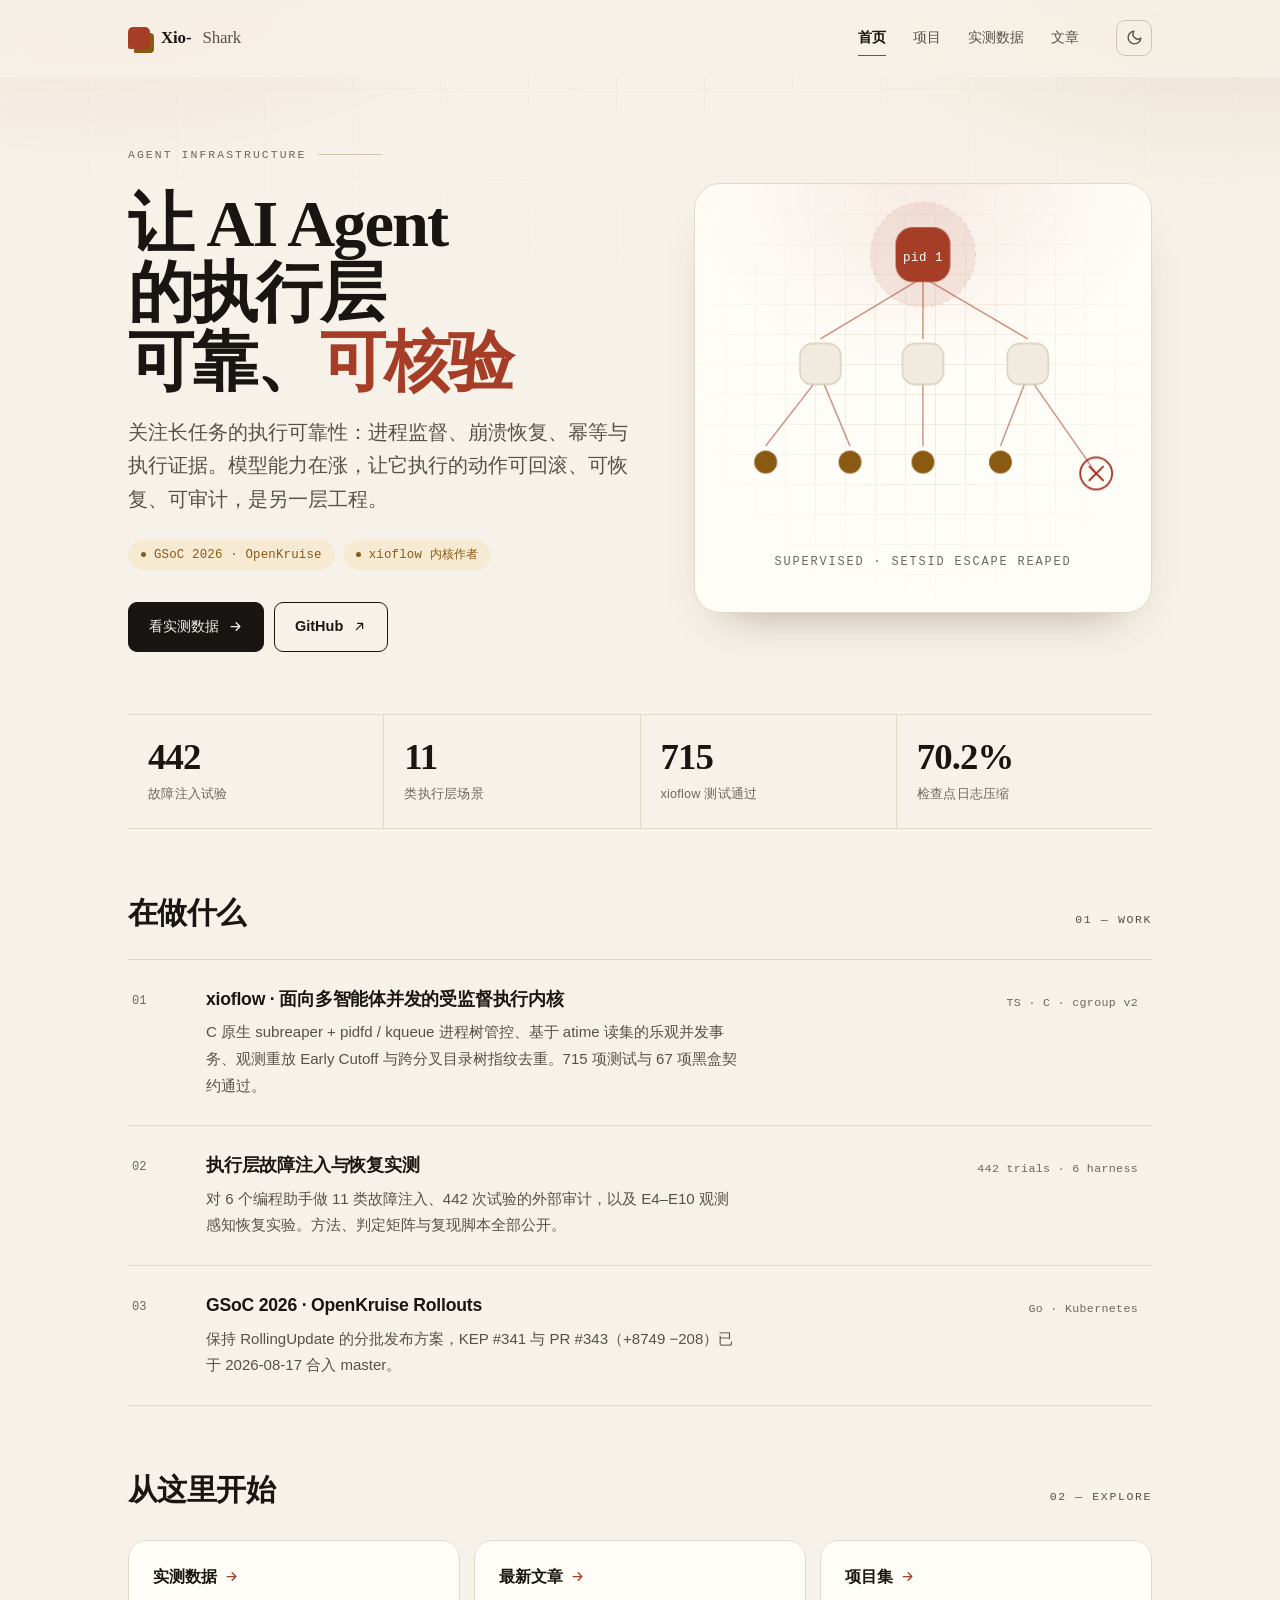
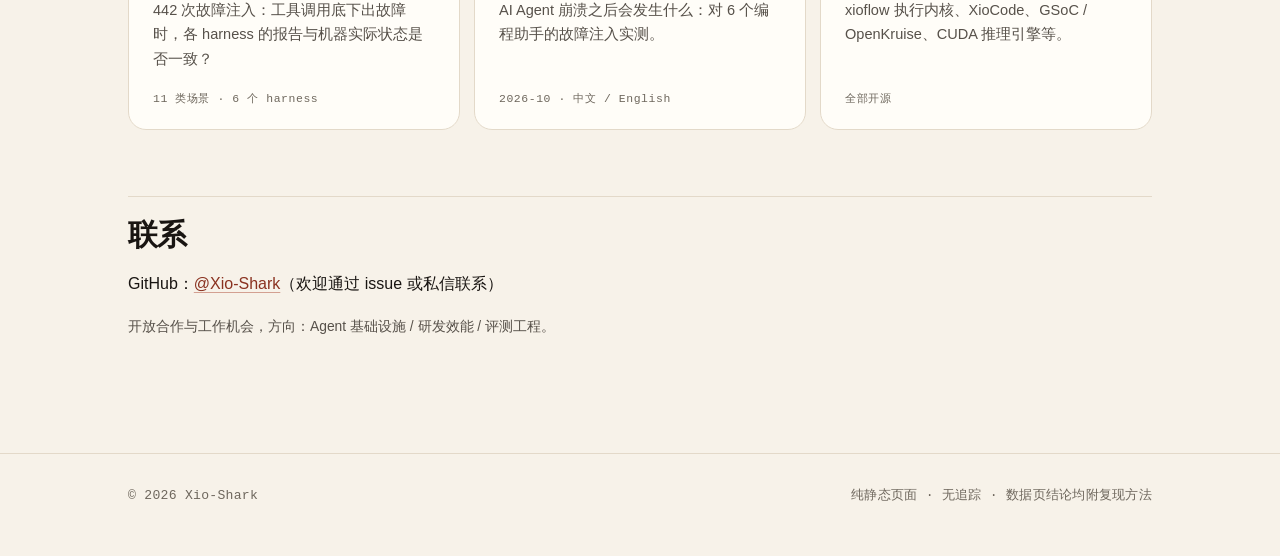
==== commit 40229ebe: "Recolor to warm paper/ink/terracotta; serif headings - drop all blue/purple tokens; accent is terrac" ====
--- a/index.html
+++ b/index.html
@@ -52,8 +52,8 @@
 
       <div class="hero-visual" role="img" aria-label="受监督进程树示意：根节点派生多个子进程，一个逃逸进程被回收">
         <svg viewBox="0 0 400 368" fill="none" aria-hidden="true">
-          <circle class="tree-pulse" cx="200" cy="58" r="46" fill="var(--accent)"/>
-          <circle cx="200" cy="58" r="46" stroke="var(--accent-line)" stroke-width="1" stroke-dasharray="2 5"/>
+          <circle class="tree-pulse tree-halo" cx="200" cy="58" r="46"/>
+          <circle cx="200" cy="58" r="46" fill="none" stroke="var(--accent-line)" stroke-width="1" stroke-dasharray="2 5"/>
 
           <path class="tree-edge edge-1" d="M200 78 L110 132"/>
           <path class="tree-edge edge-2" d="M200 78 L200 132"/>
@@ -65,7 +65,7 @@
           <path class="tree-edge edge-8" d="M292 164 L352 250"/>
 
           <rect class="tree-dot tree-root dot-1" x="176" y="34" width="48" height="48" rx="15"/>
-          <text x="200" y="64" text-anchor="middle" font-family="var(--mono)" font-size="12" fill="var(--on-accent)">pid 1</text>
+          <text x="200" y="64" text-anchor="middle" font-family="var(--mono)" font-size="11" letter-spacing=".4" fill="var(--on-accent)">pid 1</text>
 
           <rect class="tree-dot tree-node dot-2" x="92" y="136" width="36" height="36" rx="11"/>
           <rect class="tree-dot tree-node dot-3" x="182" y="136" width="36" height="36" rx="11"/>
--- a/style.css
+++ b/style.css
@@ -1,55 +1,63 @@
 /* ==========================================================================
    Xio-Shark — personal site
+   Warm paper / ink / terracotta. Editorial serif headings, sans body.
    Zero build, zero dependencies, zero external requests.
-   Light / dark follow the system and can be overridden per visitor.
    ========================================================================== */
 
 :root {
   color-scheme: light dark;
 
-  --bg:           light-dark(#fbfaf7, #08080a);
-  --bg-2:         light-dark(#f3f1ec, #0d0d10);
-  --surface:      light-dark(#ffffff, #121216);
-  --surface-2:    light-dark(#f7f5f1, #17171c);
-
-  --ink:          light-dark(#16171b, #ededf2);
-  --ink-2:        light-dark(#4e525b, #a6a9b4);
-  --ink-3:        light-dark(#6e737d, #9094a1);
-
-  --line:         light-dark(#e7e3db, #202027);
-  --line-2:       light-dark(#d6d1c7, #2e2e38);
-
-  --accent:       light-dark(#5346e0, #a99bff);
-  --accent-2:     light-dark(#0e7490, #5bd6e8);
-  --accent-soft:  light-dark(#eeecff, #191631);
-  --accent-line:  light-dark(#d9d4ff, #342d5e);
-  --on-accent:    light-dark(#ffffff, #0b0a12);
-
-  --ok:           light-dark(#0e7a5f, #4ed6a8);
-  --bad:          light-dark(#b3261e, #ff7b72);
-  --na:           light-dark(#646973, #8b909c);
-  --warn:         light-dark(#8a5b00, #e3b341);
-
-  --code-bg:      light-dark(#12121a, #0a0a0f);
-  --code-ink:     #d8dde8;
-  --code-line:    light-dark(#1f2030, #1c1c26);
-
-  --shadow-xs:    0 1px 2px light-dark(rgba(16, 18, 28, .06), rgba(0, 0, 0, .5));
-  --shadow-sm:    0 2px 10px -4px light-dark(rgba(16, 18, 28, .12), rgba(0, 0, 0, .6));
-  --shadow-md:    0 18px 40px -24px light-dark(rgba(16, 18, 28, .35), rgba(0, 0, 0, .8));
-
-  --r-xs: 7px;
-  --r-sm: 10px;
-  --r: 14px;
-  --r-lg: 20px;
-  --r-xl: 28px;
-
-  --wrap: 1120px;
-  --read: 748px;
+  --paper:         light-dark(#f7f2e9, #12100e);
+  --paper-2:       light-dark(#f1eade, #171412);
+  --surface:       light-dark(#fffdf8, #1c1815);
+  --surface-2:     light-dark(#f5efe4, #221d19);
+
+  --ink:           light-dark(#191512, #f3ece2);
+  --ink-2:         light-dark(#57514a, #b3aa9c);
+  --ink-3:         light-dark(#6e675d, #948c7f);
+
+  --rule:          light-dark(#e3d9c9, #2a2521);
+  --rule-2:        light-dark(#d2c5b0, #3a332d);
+
+  --accent:        light-dark(#a63d26, #f0956f);
+  --accent-ink:    light-dark(#8a3220, #f7b394);
+  --accent-soft:   light-dark(#f7e6dd, #2b1a14);
+  --accent-line:   light-dark(#e9cabb, #4a2a20);
+  --on-accent:     light-dark(#fffdf8, #17110e);
+
+  --ochre:         light-dark(#8a5a12, #d9a441);
+  --ochre-soft:    light-dark(#f6ead2, #2a2114);
+
+  --ok:            light-dark(#2f6b45, #8fd6a8);
+  --ok-bg:         light-dark(#e9f3ea, #16261c);
+  --bad:           light-dark(#a3301f, #ff8f7a);
+  --bad-bg:        light-dark(#fbeae6, #2b1613);
+  --na:            light-dark(#6a6459, #9a9285);
+  --na-bg:         light-dark(#f2efe9, #201d1a);
+  --warn:          light-dark(#8a5a12, #d9a441);
+
+  --code-bg:       light-dark(#1a1512, #0d0b0a);
+  --code-ink:      #ece3d6;
+  --code-line:     light-dark(#352b24, #292320);
+
+  --shadow-xs:     0 1px 2px light-dark(rgba(60, 40, 20, .06), rgba(0, 0, 0, .5));
+  --shadow-sm:     0 2px 12px -6px light-dark(rgba(60, 40, 20, .18), rgba(0, 0, 0, .65));
+  --shadow-md:     0 24px 48px -30px light-dark(rgba(60, 40, 20, .45), rgba(0, 0, 0, .85));
+
+  --r-xs: 6px;
+  --r-sm: 9px;
+  --r: 13px;
+  --r-lg: 18px;
+  --r-xl: 26px;
+
+  --wrap: 1080px;
+  --read: 720px;
 
   --mono: ui-monospace, "SF Mono", SFMono-Regular, Menlo, "Cascadia Mono", Consolas, monospace;
   --sans: -apple-system, BlinkMacSystemFont, "Inter", "Segoe UI", "PingFang SC",
     "Hiragino Sans GB", "Microsoft YaHei", "Noto Sans CJK SC", sans-serif;
+  --serif: "Songti SC", "Noto Serif CJK SC", "Source Han Serif SC", "Iowan Old Style",
+    "Palatino Linotype", Palatino, Georgia, "Times New Roman", serif;
 
   --ease: cubic-bezier(.22, .72, .24, 1);
 }
@@ -57,49 +65,42 @@
 :root[data-theme="light"] { color-scheme: light; }
 :root[data-theme="dark"]  { color-scheme: dark; }
 
-/* Fallback for engines without light-dark(): light palette by default … */
+/* Fallbacks for engines without light-dark() */
 @supports not (color: light-dark(#000, #fff)) {
   :root {
-    --bg: #fbfaf7; --bg-2: #f3f1ec; --surface: #ffffff; --surface-2: #f7f5f1;
-    --ink: #16171b; --ink-2: #4e525b; --ink-3: #6e737d;
-    --line: #e7e3db; --line-2: #d6d1c7;
-    --accent: #5346e0; --accent-2: #0e7490; --accent-soft: #eeecff;
-    --accent-line: #d9d4ff; --on-accent: #ffffff;
-    --ok: #0e7a5f; --bad: #b3261e; --na: #646973; --warn: #8a5b00;
-    --code-bg: #12121a; --code-line: #1f2030;
+    --paper: #f7f2e9; --paper-2: #f1eade; --surface: #fffdf8; --surface-2: #f5efe4;
+    --ink: #191512; --ink-2: #57514a; --ink-3: #6e675d;
+    --rule: #e3d9c9; --rule-2: #d2c5b0;
+    --accent: #a63d26; --accent-ink: #8a3220; --accent-soft: #f7e6dd;
+    --accent-line: #e9cabb; --on-accent: #fffdf8;
+    --ochre: #8a5a12; --ochre-soft: #f6ead2;
+    --ok: #2f6b45; --ok-bg: #e9f3ea; --bad: #a3301f; --bad-bg: #fbeae6;
+    --na: #6a6459; --na-bg: #f2efe9; --warn: #8a5a12;
+    --code-bg: #1a1512; --code-line: #352b24;
   }
-}
-
-/* … and dark when the visitor or their system prefers it. */
-@supports not (color: light-dark(#000, #fff)) {
   @media (prefers-color-scheme: dark) {
     :root {
-      --bg: #08080a; --bg-2: #0d0d10; --surface: #121216; --surface-2: #17171c;
-      --ink: #ededf2; --ink-2: #a6a9b4; --ink-3: #9094a1;
-      --line: #202027; --line-2: #2e2e38;
-      --accent: #a99bff; --accent-2: #5bd6e8; --accent-soft: #191631;
-      --accent-line: #342d5e; --on-accent: #0b0a12;
-      --ok: #4ed6a8; --bad: #ff7b72; --na: #8b909c; --warn: #e3b341;
-      --code-bg: #0a0a0f; --code-line: #1c1c26;
+      --paper: #12100e; --paper-2: #171412; --surface: #1c1815; --surface-2: #221d19;
+      --ink: #f3ece2; --ink-2: #b3aa9c; --ink-3: #948c7f;
+      --rule: #2a2521; --rule-2: #3a332d;
+      --accent: #f0956f; --accent-ink: #f7b394; --accent-soft: #2b1a14;
+      --accent-line: #4a2a20; --on-accent: #17110e;
+      --ochre: #d9a441; --ochre-soft: #2a2114;
+      --ok: #8fd6a8; --ok-bg: #16261c; --bad: #ff8f7a; --bad-bg: #2b1613;
+      --na: #9a9285; --na-bg: #201d1a; --warn: #d9a441;
+      --code-bg: #0d0b0a; --code-line: #292320;
     }
   }
   :root[data-theme="dark"] {
-    --bg: #08080a; --bg-2: #0d0d10; --surface: #121216; --surface-2: #17171c;
-    --ink: #ededf2; --ink-2: #a6a9b4; --ink-3: #9094a1;
-    --line: #202027; --line-2: #2e2e38;
-    --accent: #a99bff; --accent-2: #5bd6e8; --accent-soft: #191631;
-    --accent-line: #342d5e; --on-accent: #0b0a12;
-    --ok: #4ed6a8; --bad: #ff7b72; --na: #8b909c; --warn: #e3b341;
-    --code-bg: #0a0a0f; --code-line: #1c1c26;
-  }
-  :root[data-theme="light"] {
-    --bg: #fbfaf7; --bg-2: #f3f1ec; --surface: #ffffff; --surface-2: #f7f5f1;
-    --ink: #16171b; --ink-2: #4e525b; --ink-3: #6e737d;
-    --line: #e7e3db; --line-2: #d6d1c7;
-    --accent: #5346e0; --accent-2: #0e7490; --accent-soft: #eeecff;
-    --accent-line: #d9d4ff; --on-accent: #ffffff;
-    --ok: #0e7a5f; --bad: #b3261e; --na: #646973; --warn: #8a5b00;
-    --code-bg: #12121a; --code-line: #1f2030;
+    --paper: #12100e; --paper-2: #171412; --surface: #1c1815; --surface-2: #221d19;
+    --ink: #f3ece2; --ink-2: #b3aa9c; --ink-3: #948c7f;
+    --rule: #2a2521; --rule-2: #3a332d;
+    --accent: #f0956f; --accent-ink: #f7b394; --accent-soft: #2b1a14;
+    --accent-line: #4a2a20; --on-accent: #17110e;
+    --ochre: #d9a441; --ochre-soft: #2a2114;
+    --ok: #8fd6a8; --ok-bg: #16261c; --bad: #ff8f7a; --bad-bg: #2b1613;
+    --na: #9a9285; --na-bg: #201d1a; --warn: #d9a441;
+    --code-bg: #0d0b0a; --code-line: #292320;
   }
 }
 
@@ -115,16 +116,15 @@
   margin: 0;
   font-family: var(--sans);
   color: var(--ink);
-  background: var(--bg);
-  line-height: 1.75;
-  font-feature-settings: "kern" 1;
+  background: var(--paper);
+  line-height: 1.78;
   -webkit-font-smoothing: antialiased;
   text-rendering: optimizeLegibility;
-  transition: background-color .3s var(--ease), color .3s var(--ease);
+  transition: background-color .35s var(--ease), color .35s var(--ease);
   overflow-x: hidden;
 }
 
-/* ambient light + hairline grid */
+/* warm light + paper ruling */
 body::before {
   content: "";
   position: fixed;
@@ -132,8 +132,8 @@
   pointer-events: none;
   z-index: 0;
   background:
-    radial-gradient(56% 42% at 14% -8%, color-mix(in srgb, var(--accent) 13%, transparent), transparent 72%),
-    radial-gradient(44% 36% at 92% -4%, color-mix(in srgb, var(--accent-2) 10%, transparent), transparent 74%);
+    radial-gradient(52% 38% at 8% -6%, color-mix(in srgb, var(--accent) 10%, transparent), transparent 70%),
+    radial-gradient(46% 34% at 96% -2%, color-mix(in srgb, var(--ochre) 12%, transparent), transparent 72%);
 }
 
 body::after {
@@ -142,34 +142,24 @@
   inset: 0;
   pointer-events: none;
   z-index: 0;
-  opacity: .5;
+  opacity: .55;
   background-image:
-    linear-gradient(to right, color-mix(in srgb, var(--line) 55%, transparent) 1px, transparent 1px),
-    linear-gradient(to bottom, color-mix(in srgb, var(--line) 55%, transparent) 1px, transparent 1px);
-  background-size: 72px 72px;
-  mask-image: radial-gradient(75% 55% at 50% 0%, #000 0%, transparent 78%);
-  -webkit-mask-image: radial-gradient(75% 55% at 50% 0%, #000 0%, transparent 78%);
-}
-:root[data-theme="dark"] body::after { opacity: .32; }
-@media (prefers-color-scheme: dark) { :root:not([data-theme="light"]) body::after { opacity: .32; } }
-
-/* headline gradient accent */
-.hero h1 em,
-.grad {
-  font-style: normal;
-  background: linear-gradient(100deg, var(--accent), var(--accent-2));
-  -webkit-background-clip: text;
-  background-clip: text;
-  color: transparent;
-}
-
-::selection { background: color-mix(in srgb, var(--accent) 30%, transparent); }
+    linear-gradient(to right, color-mix(in srgb, var(--rule) 70%, transparent) 1px, transparent 1px),
+    linear-gradient(to bottom, color-mix(in srgb, var(--rule) 70%, transparent) 1px, transparent 1px);
+  background-size: 88px 88px;
+  mask-image: radial-gradient(80% 46% at 50% 0%, #000 0%, transparent 76%);
+  -webkit-mask-image: radial-gradient(80% 46% at 50% 0%, #000 0%, transparent 76%);
+}
+:root[data-theme="dark"] body::after { opacity: .3; }
+@media (prefers-color-scheme: dark) { :root:not([data-theme="light"]) body::after { opacity: .3; } }
+
+::selection { background: color-mix(in srgb, var(--accent) 24%, transparent); }
 
 .wrap {
   width: 100%;
   max-width: var(--wrap);
   margin: 0 auto;
-  padding: 0 26px;
+  padding: 0 28px;
   position: relative;
   z-index: 1;
 }
@@ -180,12 +170,12 @@
   left: -9999px;
   top: 0;
   z-index: 200;
-  background: var(--accent);
-  color: var(--on-accent);
+  background: var(--ink);
+  color: var(--paper);
   padding: 10px 18px;
   border-radius: 0 0 var(--r-sm) 0;
   text-decoration: none;
-  font-size: .88rem;
+  font-size: .875rem;
 }
 .skip:focus { left: 0; }
 
@@ -194,108 +184,111 @@
   position: sticky;
   top: 0;
   z-index: 60;
-  padding: 16px 0;
-  background: color-mix(in srgb, var(--bg) 78%, transparent);
-  backdrop-filter: saturate(180%) blur(14px);
-  -webkit-backdrop-filter: saturate(180%) blur(14px);
+  padding: 18px 0;
+  background: color-mix(in srgb, var(--paper) 80%, transparent);
+  backdrop-filter: saturate(150%) blur(14px);
+  -webkit-backdrop-filter: saturate(150%) blur(14px);
   border-bottom: 1px solid transparent;
-  transition: padding .25s var(--ease), border-color .25s var(--ease), background-color .25s var(--ease);
+  transition: padding .28s var(--ease), border-color .28s var(--ease), background-color .28s var(--ease);
 }
 header.site.scrolled {
-  padding: 9px 0;
-  border-bottom-color: var(--line);
-  background: color-mix(in srgb, var(--bg) 90%, transparent);
-}
-
-header.site .wrap {
-  display: flex;
-  align-items: center;
-  gap: 16px;
-}
+  padding: 10px 0;
+  border-bottom-color: var(--rule);
+  background: color-mix(in srgb, var(--paper) 92%, transparent);
+}
+
+header.site .wrap { display: flex; align-items: center; gap: 18px; }
 
 .brand {
   display: inline-flex;
   align-items: center;
-  gap: 10px;
-  font-weight: 640;
-  font-size: .98rem;
-  letter-spacing: -.015em;
+  gap: 11px;
+  font-family: var(--serif);
+  font-weight: 700;
+  font-size: 1.06rem;
+  letter-spacing: -.01em;
   text-decoration: none;
   color: var(--ink);
   white-space: nowrap;
 }
 .brand::before {
   content: "";
-  width: 24px;
-  height: 24px;
-  border-radius: 7px;
-  background: linear-gradient(145deg, var(--accent), var(--accent-2));
-  box-shadow: 0 4px 14px -6px color-mix(in srgb, var(--accent) 70%, transparent);
-  clip-path: polygon(0 0, 100% 0, 100% 62%, 62% 100%, 0 100%);
-  transition: transform .3s var(--ease);
-}
-.brand:hover::before { transform: rotate(-8deg) scale(1.04); }
-.brand span { color: var(--accent); font-weight: 640; }
+  width: 22px;
+  height: 22px;
+  background: var(--accent);
+  border-radius: 5px 5px 5px 2px;
+  box-shadow: 5px 5px 0 -1px var(--ochre);
+  transition: transform .35s var(--ease), box-shadow .35s var(--ease);
+}
+.brand:hover::before { transform: translate(-2px, -2px); box-shadow: 7px 7px 0 -1px var(--ochre); }
+.brand span { color: var(--ink-2); font-weight: 400; }
 
 nav.site {
   display: flex;
   align-items: center;
-  gap: 2px;
+  gap: 1px;
   margin-left: auto;
-  padding: 3px;
-  border-radius: 999px;
-  border: 1px solid transparent;
-  transition: border-color .25s var(--ease), background-color .25s var(--ease);
 }
 nav.site a {
   position: relative;
   color: var(--ink-2);
   text-decoration: none;
   font-size: .9rem;
-  letter-spacing: -.01em;
-  padding: 6px 13px;
-  border-radius: 999px;
-  transition: color .18s var(--ease), background-color .18s var(--ease);
-}
-nav.site a:hover { color: var(--ink); background: color-mix(in srgb, var(--ink) 6%, transparent); }
-nav.site a.active {
-  color: var(--accent);
-  font-weight: 600;
-  background: var(--accent-soft);
-  box-shadow: inset 0 0 0 1px var(--accent-line);
-}
+  padding: 7px 13px;
+  transition: color .18s var(--ease);
+}
+nav.site a::after {
+  content: "";
+  position: absolute;
+  left: 13px;
+  right: 13px;
+  bottom: 2px;
+  height: 1px;
+  background: var(--accent);
+  transform: scaleX(0);
+  transform-origin: left;
+  transition: transform .25s var(--ease);
+}
+nav.site a:hover { color: var(--ink); }
+nav.site a:hover::after { transform: scaleX(1); }
+nav.site a.active { color: var(--ink); font-weight: 600; }
+nav.site a.active::after { transform: scaleX(1); }
 
 .nav-toggle,
 .theme-toggle {
   appearance: none;
   display: none;
-  background: var(--surface);
-  border: 1px solid var(--line);
+  background: transparent;
+  border: 1px solid var(--rule-2);
   color: var(--ink-2);
   border-radius: var(--r-sm);
-  width: 38px;
-  height: 38px;
+  width: 36px;
+  height: 36px;
   padding: 0;
   cursor: pointer;
   align-items: center;
   justify-content: center;
-  transition: color .18s var(--ease), border-color .18s var(--ease), transform .18s var(--ease), background-color .18s var(--ease);
+  transition: color .18s var(--ease), border-color .18s var(--ease), transform .18s var(--ease);
 }
 .nav-toggle:hover,
 .theme-toggle:hover { color: var(--accent); border-color: var(--accent-line); }
 .nav-toggle:active,
 .theme-toggle:active { transform: scale(.94); }
 
-.theme-toggle { display: inline-flex; margin-left: 6px; }
-.theme-toggle svg { width: 17px; height: 17px; position: absolute; transition: opacity .25s var(--ease), transform .4s var(--ease); }
-.theme-toggle { position: relative; }
-.theme-toggle .i-sun { opacity: 0; transform: rotate(-60deg) scale(.6); }
+.theme-toggle { display: inline-flex; margin-left: 6px; position: relative; }
+.theme-toggle svg {
+  width: 17px;
+  height: 17px;
+  position: absolute;
+  transition: opacity .25s var(--ease), transform .45s var(--ease);
+}
+.theme-toggle .i-sun { opacity: 0; transform: rotate(-70deg) scale(.6); }
 .theme-toggle .i-moon { opacity: 1; transform: none; }
 :root[data-theme="dark"] .theme-toggle .i-sun { opacity: 1; transform: none; }
-:root[data-theme="dark"] .theme-toggle .i-moon { opacity: 0; transform: rotate(60deg) scale(.6); }
+:root[data-theme="dark"] .theme-toggle .i-moon { opacity: 0; transform: rotate(70deg) scale(.6); }
 @media (prefers-color-scheme: dark) {
   :root:not([data-theme="light"]) .theme-toggle .i-sun { opacity: 1; transform: none; }
-  :root:not([data-theme="light"]) .theme-toggle .i-moon { opacity: 0; transform: rotate(60deg) scale(.6); }
+  :root:not([data-theme="light"]) .theme-toggle .i-moon { opacity: 0; transform: rotate(70deg) scale(.6); }
 }
 
 /* ---------- reading progress ---------- */
@@ -305,50 +298,54 @@
   left: 0;
   height: 2px;
   width: 0;
-  background: linear-gradient(90deg, var(--accent), var(--accent-2));
+  background: var(--accent);
   z-index: 80;
   opacity: 0;
   transition: opacity .4s var(--ease);
 }
 .progress.on { opacity: 1; }
 
-/* ---------- layout ---------- */
-main { padding: 0 0 96px; position: relative; z-index: 1; }
+/* ---------- typography ---------- */
+main { padding: 0 0 100px; position: relative; z-index: 1; }
+
+h1, h2 {
+  font-family: var(--serif);
+  font-weight: 700;
+}
 
 h1 {
-  font-size: clamp(2.15rem, 5.4vw, 3.5rem);
-  line-height: 1.08;
-  letter-spacing: -.035em;
-  font-weight: 700;
-  margin: 0 0 18px;
+  font-size: clamp(2.5rem, 6.2vw, 4.15rem);
+  line-height: 1.04;
+  letter-spacing: -.03em;
+  margin: 0 0 20px;
   text-wrap: balance;
 }
 h2 {
-  font-size: clamp(1.3rem, 2.4vw, 1.62rem);
-  line-height: 1.3;
-  letter-spacing: -.022em;
-  font-weight: 660;
-  margin: 64px 0 16px;
-  padding-top: 22px;
-  border-top: 1px solid var(--line);
-  scroll-margin-top: 92px;
+  font-size: clamp(1.4rem, 2.6vw, 1.85rem);
+  line-height: 1.28;
+  letter-spacing: -.02em;
+  margin: 66px 0 14px;
+  padding-top: 20px;
+  border-top: 1px solid var(--rule);
+  scroll-margin-top: 96px;
   text-wrap: balance;
 }
 h3 {
-  font-size: 1.06rem;
-  line-height: 1.45;
-  letter-spacing: -.012em;
+  font-family: var(--sans);
+  font-size: 1.03rem;
+  line-height: 1.5;
+  letter-spacing: -.008em;
   font-weight: 640;
   margin: 34px 0 10px;
-  scroll-margin-top: 92px;
-}
-p { margin: 14px 0; text-wrap: pretty; }
+  scroll-margin-top: 96px;
+}
+p { margin: 15px 0; text-wrap: pretty; }
 li { margin: 7px 0; text-wrap: pretty; }
-ul, ol { padding-left: 1.25em; }
+ul, ol { padding-left: 1.2em; }
 
 a {
-  color: var(--accent);
-  text-decoration-color: color-mix(in srgb, var(--accent) 40%, transparent);
+  color: var(--accent-ink);
+  text-decoration-color: color-mix(in srgb, var(--accent) 45%, transparent);
   text-underline-offset: 3px;
   transition: text-decoration-color .2s var(--ease), color .2s var(--ease);
 }
@@ -357,183 +354,159 @@
 :focus-visible {
   outline: 2px solid var(--accent);
   outline-offset: 3px;
-  border-radius: 5px;
+  border-radius: 4px;
 }
 
 strong { font-weight: 640; color: var(--ink); }
 
-.sub { color: var(--ink-2); font-size: 1.02rem; max-width: 62ch; }
-.muted { color: var(--ink-2); font-size: .875rem; }
+.sub { color: var(--ink-2); font-size: 1.015rem; max-width: 62ch; }
+.muted { color: var(--ink-2); font-size: .865rem; }
 .lede {
-  font-size: clamp(1.06rem, 1.5vw, 1.2rem);
-  line-height: 1.65;
+  font-size: clamp(1.08rem, 1.55vw, 1.22rem);
+  line-height: 1.7;
   color: var(--ink-2);
-  max-width: 56ch;
+  max-width: 50ch;
 }
 
 .eyebrow {
+  display: flex;
+  align-items: center;
+  gap: 12px;
+  font-family: var(--mono);
+  font-size: .715rem;
+  letter-spacing: .18em;
+  text-transform: uppercase;
+  color: var(--ink-3);
+  margin: 0 0 24px;
+}
+.eyebrow::after {
+  content: "";
+  flex: 0 0 64px;
+  height: 1px;
+  background: var(--rule-2);
+}
+
+/* ---------- hero ---------- */
+.hero { position: relative; padding: 68px 0 0; }
+.hero-grid {
+  display: grid;
+  grid-template-columns: minmax(0, 1.05fr) minmax(0, .95fr);
+  gap: 60px;
+  align-items: center;
+}
+.hero h1 em,
+.grad { font-style: normal; color: var(--accent); }
+
+.hero-actions { display: flex; flex-wrap: wrap; gap: 10px; margin-top: 32px; }
+.btn {
   display: inline-flex;
   align-items: center;
   gap: 9px;
-  font-family: var(--mono);
-  font-size: .72rem;
-  letter-spacing: .14em;
-  text-transform: uppercase;
-  color: var(--ink-3);
-  margin: 0 0 22px;
-}
-.eyebrow::before {
-  content: "";
-  width: 6px;
-  height: 6px;
-  border-radius: 50%;
-  background: var(--accent);
-  box-shadow: 0 0 0 4px color-mix(in srgb, var(--accent) 16%, transparent);
-}
-
-/* ---------- hero ---------- */
-.hero {
-  position: relative;
-  padding: 74px 0 8px;
-}
-.hero-grid {
-  display: grid;
-  grid-template-columns: minmax(0, 1.02fr) minmax(0, .98fr);
-  gap: 56px;
-  align-items: center;
-}
-.hero-actions {
-  display: flex;
-  flex-wrap: wrap;
-  gap: 10px;
-  margin-top: 30px;
-}
-.btn {
-  display: inline-flex;
-  align-items: center;
-  gap: 8px;
-  font-size: .92rem;
+  font-size: .905rem;
   font-weight: 560;
-  letter-spacing: -.01em;
-  padding: 10px 18px;
-  border-radius: 999px;
+  padding: 11px 20px;
+  border-radius: var(--r-sm);
   text-decoration: none;
-  border: 1px solid var(--line-2);
+  border: 1px solid var(--ink);
   color: var(--ink);
-  background: var(--surface);
-  box-shadow: var(--shadow-xs);
-  transition: transform .2s var(--ease), border-color .2s var(--ease), background-color .2s var(--ease), box-shadow .2s var(--ease);
-}
-.btn:hover {
-  transform: translateY(-1px);
-  border-color: var(--accent-line);
-  box-shadow: var(--shadow-sm);
-  text-decoration: none;
-}
+  background: transparent;
+  transition: transform .2s var(--ease), background-color .2s var(--ease),
+              color .2s var(--ease), border-color .2s var(--ease);
+}
+.btn:hover { transform: translateY(-2px); text-decoration: none; }
 .btn svg { width: 15px; height: 15px; transition: transform .25s var(--ease); }
 .btn:hover svg { transform: translateX(3px); }
-.btn.primary {
-  background: var(--ink);
-  color: var(--bg);
-  border-color: var(--ink);
-}
-.btn.primary svg { color: currentColor; }
+.btn.primary { background: var(--ink); color: var(--paper); }
+.btn.primary:hover { background: var(--accent); border-color: var(--accent); color: var(--on-accent); }
+.btn:not(.primary):hover { border-color: var(--accent); color: var(--accent-ink); }
 
 /* hero visual */
 .hero-visual {
   position: relative;
-  aspect-ratio: 1 / .92;
+  aspect-ratio: 1 / .94;
+  border: 1px solid var(--rule);
   border-radius: var(--r-xl);
-  border: 1px solid var(--line);
   background:
-    radial-gradient(70% 60% at 50% 0%, color-mix(in srgb, var(--accent) 12%, transparent), transparent 70%),
+    radial-gradient(72% 62% at 50% 0%, color-mix(in srgb, var(--accent) 9%, transparent), transparent 72%),
     var(--surface);
   overflow: hidden;
   box-shadow: var(--shadow-md);
+  transition: transform .5s var(--ease);
 }
 .hero-visual::after {
   content: "";
   position: absolute;
   inset: 0;
   background-image:
-    linear-gradient(to right, color-mix(in srgb, var(--line-2) 60%, transparent) 1px, transparent 1px),
-    linear-gradient(to bottom, color-mix(in srgb, var(--line-2) 60%, transparent) 1px, transparent 1px);
-  background-size: 34px 34px;
-  mask-image: radial-gradient(70% 70% at 50% 45%, #000 20%, transparent 82%);
-  -webkit-mask-image: radial-gradient(70% 70% at 50% 45%, #000 20%, transparent 82%);
-  opacity: .55;
+    linear-gradient(to right, color-mix(in srgb, var(--rule-2) 55%, transparent) 1px, transparent 1px),
+    linear-gradient(to bottom, color-mix(in srgb, var(--rule-2) 55%, transparent) 1px, transparent 1px);
+  background-size: 30px 30px;
+  mask-image: radial-gradient(68% 68% at 50% 46%, #000 18%, transparent 80%);
+  -webkit-mask-image: radial-gradient(68% 68% at 50% 46%, #000 18%, transparent 80%);
+  opacity: .6;
   pointer-events: none;
 }
 .hero-visual svg { position: relative; z-index: 1; width: 100%; height: 100%; display: block; }
 
-.hero-visual svg { color: var(--accent); }
 svg .tree-edge {
   fill: none;
-  stroke: color-mix(in srgb, var(--accent) 45%, transparent);
-  stroke-width: 1.4;
+  stroke: color-mix(in srgb, var(--accent) 55%, transparent);
+  stroke-width: 1.3;
   stroke-dasharray: 240;
   stroke-dashoffset: 240;
-  animation: draw 1.6s var(--ease) forwards;
-}
-.hero-visual .tree-node { fill: var(--surface-2); stroke: var(--line-2); }
-.hero-visual .tree-leaf { fill: var(--accent-2); }
+  animation: draw 1.5s var(--ease) forwards;
+}
 .hero-visual .tree-root { fill: var(--accent); }
-
-.tree-dot { opacity: 0; animation: pop .5s var(--ease) forwards; transform-box: fill-box; transform-origin: center; }
-.tree-pulse { transform-box: fill-box; transform-origin: center; animation: pulse 3.2s ease-in-out infinite; }
-.edge-1 { animation-delay: .15s; }
-.edge-2 { animation-delay: .3s; }
-.edge-3 { animation-delay: .45s; }
-.edge-4 { animation-delay: .6s; }
-.edge-5 { animation-delay: .75s; }
-.edge-6 { animation-delay: .9s; }
-.edge-7 { animation-delay: 1.05s; }
-.edge-8 { animation-delay: 1.2s; }
-.dot-1 { animation-delay: .1s; }
-.dot-2 { animation-delay: .3s; }
-.dot-3 { animation-delay: .45s; }
-.dot-4 { animation-delay: .6s; }
-.dot-5 { animation-delay: .75s; }
-.dot-6 { animation-delay: .9s; }
-.dot-7 { animation-delay: 1.05s; }
-.dot-8 { animation-delay: 1.2s; }
-.dot-9 { animation-delay: 1.35s; }
-.dot-reap { stroke-dasharray: 3 4; }
+.hero-visual .tree-node { fill: var(--paper-2); stroke: var(--rule-2); stroke-width: 1; }
+.hero-visual .tree-leaf { fill: var(--ochre); }
+.hero-visual .tree-halo { fill: var(--accent); opacity: .1; }
+
+.tree-dot { opacity: 0; animation: pop .55s var(--ease) forwards; transform-box: fill-box; transform-origin: center; }
+.tree-pulse { transform-box: fill-box; transform-origin: center; animation: pulse 3.6s ease-in-out infinite; }
+
+.edge-1 { animation-delay: .12s; }
+.edge-2 { animation-delay: .26s; }
+.edge-3 { animation-delay: .4s; }
+.edge-4 { animation-delay: .54s; }
+.edge-5 { animation-delay: .68s; }
+.edge-6 { animation-delay: .82s; }
+.edge-7 { animation-delay: .96s; }
+.edge-8 { animation-delay: 1.1s; }
+.dot-1 { animation-delay: .08s; }
+.dot-2, .dot-3, .dot-4 { animation-delay: .42s; }
+.dot-5, .dot-6, .dot-7, .dot-8 { animation-delay: .78s; }
+.dot-9 { animation-delay: 1.2s; }
 
 @keyframes draw { to { stroke-dashoffset: 0; } }
-@keyframes pop { from { opacity: 0; transform: scale(.4); } to { opacity: 1; transform: none; } }
-@keyframes pulse {
-  0%, 100% { opacity: .18; transform: scale(1); }
-  50%      { opacity: .55; transform: scale(1.25); }
-}
+@keyframes pop { from { opacity: 0; transform: scale(.5); } to { opacity: 1; transform: none; } }
+@keyframes pulse { 0%, 100% { opacity: .06; transform: scale(1); } 50% { opacity: .14; transform: scale(1.22); } }
 
 /* ---------- stats ---------- */
 .stats {
   display: grid;
   grid-template-columns: repeat(4, minmax(0, 1fr));
   gap: 1px;
-  margin: 58px 0 0;
-  background: var(--line);
-  border-block: 1px solid var(--line);
-}
-.stat {
-  background: var(--bg);
-  padding: 22px 20px 20px;
-}
+  margin: 62px 0 0;
+  background: var(--rule);
+  border-block: 1px solid var(--rule);
+}
+.stat { background: var(--paper); padding: 24px 20px 22px; }
 .stat b {
   display: block;
-  font-size: clamp(1.5rem, 2.6vw, 1.95rem);
-  font-weight: 660;
-  letter-spacing: -.03em;
-  line-height: 1.1;
+  font-family: var(--serif);
+  font-size: clamp(1.7rem, 3vw, 2.3rem);
+  font-weight: 700;
+  letter-spacing: -.025em;
+  line-height: 1;
   font-variant-numeric: tabular-nums;
+  color: var(--ink);
 }
 .stat span {
   display: block;
-  margin-top: 6px;
-  font-size: .8rem;
+  margin-top: 8px;
+  font-size: .785rem;
   color: var(--ink-3);
-  letter-spacing: .01em;
+  letter-spacing: .02em;
 }
 
 /* ---------- section head ---------- */
@@ -544,22 +517,27 @@
   gap: 20px;
   flex-wrap: wrap;
 }
-.section-head h2 { border: 0; padding: 0; margin: 64px 0 6px; }
-.section-head .muted { font-family: var(--mono); font-size: .76rem; letter-spacing: .1em; text-transform: uppercase; }
+.section-head h2 { border: 0; padding: 0; margin: 66px 0 4px; }
+.section-head .muted {
+  font-family: var(--mono);
+  font-size: .72rem;
+  letter-spacing: .14em;
+  text-transform: uppercase;
+}
 
 /* ---------- work list ---------- */
-.work { margin: 26px 0 0; border-top: 1px solid var(--line); }
+.work { margin: 22px 0 0; border-top: 1px solid var(--rule); }
 .work-item {
   display: grid;
-  grid-template-columns: 56px minmax(0, 1fr) auto;
-  gap: 20px;
+  grid-template-columns: 52px minmax(0, 1fr) auto;
+  gap: 22px;
   align-items: start;
-  padding: 24px 14px 24px 6px;
-  border-bottom: 1px solid var(--line);
+  padding: 26px 14px 26px 4px;
+  border-bottom: 1px solid var(--rule);
   text-decoration: none;
   color: inherit;
-  transition: background-color .2s var(--ease), padding-left .25s var(--ease);
   position: relative;
+  transition: background-color .2s var(--ease), padding-left .28s var(--ease);
 }
 .work-item::before {
   content: "";
@@ -577,47 +555,48 @@
 .work-item:hover::before { transform: scaleY(1); }
 .work-idx {
   font-family: var(--mono);
-  font-size: .78rem;
+  font-size: .755rem;
   color: var(--ink-3);
-  padding-top: 4px;
+  padding-top: 5px;
   font-variant-numeric: tabular-nums;
 }
-.work-body h3 { margin: 0 0 6px; font-size: 1.12rem; }
-.work-body p { margin: 0; color: var(--ink-2); font-size: .95rem; max-width: 66ch; }
+.work-body h3 { margin: 0 0 7px; font-size: 1.1rem; letter-spacing: -.012em; }
+.work-body p { margin: 0; color: var(--ink-2); font-size: .94rem; max-width: 64ch; }
 .work-meta {
   font-family: var(--mono);
-  font-size: .74rem;
+  font-size: .725rem;
   color: var(--ink-3);
-  padding-top: 6px;
+  padding-top: 7px;
   white-space: nowrap;
-  letter-spacing: .02em;
+  letter-spacing: .03em;
 }
 
 /* ---------- cards ---------- */
 .cardrow {
   display: grid;
-  grid-template-columns: repeat(auto-fit, minmax(250px, 1fr));
-  gap: 16px;
+  grid-template-columns: repeat(auto-fit, minmax(248px, 1fr));
+  gap: 14px;
   margin-top: 26px;
 }
 .card {
   position: relative;
   display: flex;
   flex-direction: column;
-  border: 1px solid var(--line);
+  border: 1px solid var(--rule);
   border-radius: var(--r-lg);
   padding: 24px 24px 20px;
   text-decoration: none;
   color: var(--ink);
   background: var(--surface);
   overflow: hidden;
-  transition: transform .25s var(--ease), border-color .25s var(--ease), box-shadow .25s var(--ease);
+  transition: transform .28s var(--ease), border-color .28s var(--ease), box-shadow .28s var(--ease);
 }
 .card::after {
   content: "";
   position: absolute;
   inset: 0;
-  background: radial-gradient(120% 80% at 50% -20%, color-mix(in srgb, var(--accent) 12%, transparent), transparent 60%);
+  background: radial-gradient(340px circle at var(--mx, 50%) var(--my, 0%),
+    color-mix(in srgb, var(--accent) 9%, transparent), transparent 70%);
   opacity: 0;
   transition: opacity .3s var(--ease);
   pointer-events: none;
@@ -629,33 +608,39 @@
 }
 .card:hover::after { opacity: 1; }
 .card h3 {
-  margin: 0 0 8px;
-  font-size: 1rem;
+  margin: 0 0 9px;
+  font-size: .985rem;
   color: var(--ink);
   display: flex;
   align-items: center;
-  gap: 6px;
-}
-.card h3 .arrow { color: var(--accent); transition: transform .25s var(--ease); display: inline-flex; }
+  gap: 7px;
+}
+.card h3 .arrow { color: var(--accent); display: inline-flex; transition: transform .28s var(--ease); }
 .card:hover h3 .arrow { transform: translateX(4px); }
-.card p { margin: 0; color: var(--ink-2); font-size: .925rem; line-height: 1.65; }
-.card .muted { margin-top: auto; padding-top: 16px; font-family: var(--mono); font-size: .73rem; letter-spacing: .04em; }
+.card p { margin: 0; color: var(--ink-2); font-size: .91rem; line-height: 1.68; }
+.card .muted {
+  margin-top: auto;
+  padding-top: 18px;
+  font-family: var(--mono);
+  font-size: .715rem;
+  letter-spacing: .05em;
+  color: var(--ink-3);
+}
 
 /* ---------- tags ---------- */
-.hero-meta { display: flex; gap: 8px; flex-wrap: wrap; margin: 22px 0 4px; }
+.hero-meta { display: flex; gap: 8px; flex-wrap: wrap; margin: 24px 0 4px; }
 .tag {
   display: inline-flex;
   align-items: center;
-  gap: 7px;
-  font-size: .79rem;
+  gap: 8px;
+  font-size: .775rem;
   font-family: var(--mono);
-  letter-spacing: .02em;
-  color: var(--accent);
-  background: var(--accent-soft);
-  border: 1px solid var(--accent-line);
+  letter-spacing: .015em;
+  color: var(--ochre);
+  background: var(--ochre-soft);
   border-radius: 999px;
-  padding: 4px 12px;
-  transition: transform .2s var(--ease), box-shadow .2s var(--ease);
+  padding: 4px 13px;
+  transition: transform .2s var(--ease);
 }
 .tag::before {
   content: "";
@@ -664,41 +649,39 @@
   border-radius: 50%;
   background: currentColor;
 }
-.tag:hover { transform: translateY(-1px); box-shadow: var(--shadow-xs); }
+.tag:hover { transform: translateY(-1px); }
 
 /* ---------- tables ---------- */
 .table-scroll {
   overflow-x: auto;
   margin: 22px 0;
-  border: 1px solid var(--line);
+  border: 1px solid var(--rule);
   border-radius: var(--r);
   background: var(--surface);
-  box-shadow: var(--shadow-xs);
   -webkit-overflow-scrolling: touch;
 }
 .table-scroll::-webkit-scrollbar { height: 9px; }
-.table-scroll::-webkit-scrollbar-thumb { background: var(--line-2); border-radius: 999px; }
-.table-scroll::-webkit-scrollbar-track { background: transparent; }
+.table-scroll::-webkit-scrollbar-thumb { background: var(--rule-2); border-radius: 999px; }
 
 table {
   border-collapse: separate;
   border-spacing: 0;
   width: 100%;
   margin: 0;
-  font-size: .865rem;
+  font-size: .86rem;
   font-variant-numeric: tabular-nums;
 }
 th, td {
   padding: 10px 14px;
   text-align: left;
   vertical-align: top;
-  border-bottom: 1px solid var(--line);
+  border-bottom: 1px solid var(--rule);
 }
 th {
   background: var(--surface-2);
   font-weight: 600;
-  font-size: .78rem;
-  letter-spacing: .03em;
+  font-size: .765rem;
+  letter-spacing: .04em;
   color: var(--ink-2);
   white-space: nowrap;
   position: sticky;
@@ -707,13 +690,13 @@
 }
 tbody tr:last-child td { border-bottom: 0; }
 tbody tr { transition: background-color .16s var(--ease); }
-tbody tr:hover td { background: color-mix(in srgb, var(--accent) 5%, transparent); }
+tbody tr:hover td { background: color-mix(in srgb, var(--accent) 4%, transparent); }
 td.num, th.num { text-align: right; font-variant-numeric: tabular-nums; }
 
-td.ok, td.bad, td.na { white-space: nowrap; font-weight: 560; font-size: .84rem; }
-td.ok  { background: light-dark(#e6f6ef, #10231d); }
-td.bad { background: light-dark(#fbeae8, #291413); }
-td.na  { background: light-dark(#f3f3f5, #191920); color: var(--na); font-weight: 400; }
+td.ok, td.bad, td.na { white-space: nowrap; font-weight: 560; font-size: .835rem; }
+td.ok  { color: var(--ok);  background: var(--ok-bg); }
+td.bad { color: var(--bad); background: var(--bad-bg); }
+td.na  { color: var(--na);  background: var(--na-bg); font-weight: 400; }
 .ok { color: var(--ok); }
 .bad { color: var(--bad); }
 .na { color: var(--na); }
@@ -727,17 +710,16 @@
   border-radius: var(--r);
   padding: 18px 20px;
   overflow-x: auto;
-  font-size: .85rem;
-  line-height: 1.68;
-  box-shadow: var(--shadow-sm);
+  font-size: .845rem;
+  line-height: 1.7;
   margin: 20px 0;
 }
 code { font-family: var(--mono); font-size: .9em; }
 p code, li code, td code, th code, .callout code {
   background: color-mix(in srgb, var(--ink) 6%, transparent);
-  border: 1px solid var(--line);
+  border: 1px solid var(--rule);
   padding: 1px 6px;
-  border-radius: 6px;
+  border-radius: 5px;
   font-size: .85em;
   color: var(--ink);
   white-space: nowrap;
@@ -749,29 +731,29 @@
   top: 9px;
   right: 9px;
   font-family: var(--mono);
-  font-size: .72rem;
-  color: #9aa4b8;
-  background: rgba(255, 255, 255, .06);
-  border: 1px solid rgba(255, 255, 255, .12);
-  border-radius: 7px;
+  font-size: .71rem;
+  color: #b7a894;
+  background: rgba(255, 255, 255, .05);
+  border: 1px solid rgba(255, 255, 255, .13);
+  border-radius: 6px;
   padding: 4px 10px;
   cursor: pointer;
   opacity: 0;
   transition: opacity .2s var(--ease), color .2s var(--ease), background-color .2s var(--ease);
 }
 pre:hover .copy-btn, .copy-btn:focus-visible { opacity: 1; }
-.copy-btn:hover { color: #fff; background: rgba(255, 255, 255, .15); }
-.copy-btn.done { color: #6ee7a8; border-color: rgba(110, 231, 168, .45); }
+.copy-btn:hover { color: #fff; background: rgba(255, 255, 255, .14); }
+.copy-btn.done { color: #9fe0b4; border-color: rgba(159, 224, 180, .45); }
 
 /* ---------- callouts ---------- */
 .callout {
   position: relative;
-  border: 1px solid var(--line);
+  border: 1px solid var(--rule);
   border-radius: var(--r);
   background: var(--surface-2);
-  padding: 18px 22px 18px 24px;
-  margin: 24px 0;
-  font-size: .94rem;
+  padding: 20px 24px 20px 26px;
+  margin: 26px 0;
+  font-size: .935rem;
   color: var(--ink-2);
 }
 .callout::before {
@@ -780,9 +762,8 @@
   left: 0;
   top: 14px;
   bottom: 14px;
-  width: 3px;
-  border-radius: 999px;
-  background: var(--accent);
+  width: 2px;
+  background: var(--ochre);
 }
 .callout.warn::before { background: var(--warn); }
 .callout > strong:first-child { color: var(--ink); }
@@ -793,103 +774,99 @@
 
 /* ---------- project cards ---------- */
 .proj {
-  border: 1px solid var(--line);
+  border: 1px solid var(--rule);
   border-radius: var(--r-lg);
-  padding: 26px 28px;
-  margin: 22px 0;
+  padding: 28px 30px;
+  margin: 20px 0;
   background: var(--surface);
-  box-shadow: var(--shadow-xs);
-  transition: border-color .25s var(--ease), box-shadow .25s var(--ease), transform .25s var(--ease);
-}
-.proj:hover { border-color: var(--accent-line); box-shadow: var(--shadow-md); }
-.proj h3 { margin: 0 0 10px; font-size: 1.16rem; line-height: 1.4; }
+  transition: border-color .25s var(--ease), box-shadow .25s var(--ease);
+}
+.proj:hover { border-color: var(--accent-line); box-shadow: var(--shadow-sm); }
+.proj h3 { margin: 0 0 12px; font-size: 1.14rem; line-height: 1.45; }
 .proj h3 a { color: var(--ink); text-decoration: none; }
-.proj h3 a:hover { color: var(--accent); }
+.proj h3 a:hover { color: var(--accent-ink); }
 .proj p { color: var(--ink-2); }
 .proj .stack {
   display: inline-block;
   color: var(--ink-2);
-  font-size: .755rem;
+  font-size: .745rem;
   font-family: var(--mono);
-  letter-spacing: .02em;
+  letter-spacing: .015em;
   background: var(--surface-2);
-  border: 1px solid var(--line);
-  border-radius: 999px;
-  padding: 4px 12px;
-  margin: 0 0 14px;
+  border-radius: var(--r-xs);
+  padding: 4px 10px;
+  margin: 0 0 16px;
 }
 
 /* ---------- page head ---------- */
-.page-head { padding: 56px 0 8px; }
-.page-head h1 { margin-bottom: 14px; }
+.page-head { padding: 58px 0 6px; }
+.page-head h1 { margin-bottom: 16px; }
 
 /* ---------- toc ---------- */
 .toc {
   position: relative;
-  border: 1px solid var(--line);
-  border-radius: var(--r);
-  background: var(--surface);
-  padding: 18px 22px;
-  font-size: .92rem;
-  margin: 30px 0;
+  border-left: 2px solid var(--rule-2);
+  padding: 4px 0 4px 22px;
+  font-size: .91rem;
+  margin: 32px 0;
 }
 .toc > strong {
   display: block;
   font-family: var(--mono);
-  font-size: .72rem;
-  letter-spacing: .14em;
+  font-size: .7rem;
+  letter-spacing: .16em;
   text-transform: uppercase;
   color: var(--ink-3);
   margin-bottom: 10px;
   font-weight: 500;
 }
-.toc ol { margin: 0; padding-left: 20px; }
+.toc ol { margin: 0; padding-left: 18px; }
 .toc li { margin: 6px 0; }
 .toc a {
   color: var(--ink-2);
   text-decoration: none;
   transition: color .18s var(--ease), padding-left .18s var(--ease);
 }
-.toc a:hover, .toc a.active { color: var(--accent); padding-left: 4px; }
+.toc a:hover, .toc a.active { color: var(--accent-ink); padding-left: 4px; }
 
 /* ---------- article ---------- */
 .article-body { max-width: var(--read); }
-.article-body > h1 { font-size: clamp(1.85rem, 4vw, 2.6rem); }
-.article-body h2 { margin-top: 56px; }
+.article-body > h1 { font-size: clamp(1.95rem, 4.4vw, 2.85rem); line-height: 1.14; }
+.article-body h2 { margin-top: 58px; }
 .article-body h3 { margin-top: 32px; }
-.article-body .toc { margin: 30px 0 34px; }
 .article-body p, .article-body li { font-size: 1.005rem; }
+.article-body .lede { max-width: none; }
 
 /* ---------- footer ---------- */
 footer.site {
-  border-top: 1px solid var(--line);
-  padding: 30px 0 46px;
+  border-top: 1px solid var(--rule);
+  padding: 30px 0 48px;
   color: var(--ink-3);
-  font-size: .833rem;
+  font-size: .82rem;
   position: relative;
   z-index: 1;
   font-family: var(--mono);
-  letter-spacing: .01em;
+  letter-spacing: .02em;
 }
 footer.site .wrap { display: flex; justify-content: space-between; gap: 16px; flex-wrap: wrap; }
 footer.site a { color: var(--ink-2); text-decoration: none; }
-footer.site a:hover { color: var(--accent); }
+footer.site a:hover { color: var(--accent-ink); }
 
 /* ---------- back to top ---------- */
 .to-top {
   position: fixed;
   right: 24px;
   bottom: 24px;
-  width: 44px;
-  height: 44px;
+  width: 42px;
+  height: 42px;
   border-radius: 50%;
   display: inline-flex;
   align-items: center;
   justify-content: center;
-  background: color-mix(in srgb, var(--surface) 88%, transparent);
-  border: 1px solid var(--line-2);
+  background: color-mix(in srgb, var(--surface) 90%, transparent);
+  border: 1px solid var(--rule-2);
   color: var(--ink-2);
-  box-shadow: var(--shadow-md);
+  box-shadow: var(--shadow-sm);
   backdrop-filter: blur(10px);
   -webkit-backdrop-filter: blur(10px);
   cursor: pointer;
@@ -906,9 +883,9 @@
 /* ---------- reveal motion ---------- */
 .reveal {
   opacity: 0;
-  transform: translateY(16px);
-  transition: opacity .72s var(--ease), transform .72s var(--ease);
-  transition-delay: calc(var(--i, 0) * 70ms);
+  transform: translateY(14px);
+  transition: opacity .7s var(--ease), transform .7s var(--ease);
+  transition-delay: calc(var(--i, 0) * 65ms);
 }
 .reveal.in { opacity: 1; transform: none; }
 
@@ -920,48 +897,47 @@
 
 /* ---------- responsive ---------- */
 @media (max-width: 900px) {
-  .hero-grid { grid-template-columns: minmax(0, 1fr); gap: 40px; }
-  .hero-visual { aspect-ratio: 16 / 10; max-width: 560px; }
+  .hero-grid { grid-template-columns: minmax(0, 1fr); gap: 44px; }
+  .hero-visual { aspect-ratio: 16 / 11; max-width: 540px; }
   .stats { grid-template-columns: repeat(2, minmax(0, 1fr)); }
 }
 
 @media (max-width: 760px) {
   .wrap { padding: 0 20px; }
-  .hero { padding: 40px 0 0; }
-  h2 { margin-top: 48px; }
+  .hero { padding: 36px 0 0; }
   header.site .wrap { gap: 10px; }
   .nav-toggle { display: inline-flex; margin-left: auto; }
   nav.site {
     position: absolute;
     left: 16px;
     right: 16px;
-    top: calc(100% + 10px);
+    top: calc(100% + 8px);
     flex-direction: column;
     align-items: stretch;
-    gap: 2px;
+    gap: 0;
     margin: 0;
-    padding: 8px;
+    padding: 6px;
+    background: var(--surface);
+    border: 1px solid var(--rule);
     border-radius: var(--r);
-    background: color-mix(in srgb, var(--surface) 96%, transparent);
-    border: 1px solid var(--line);
     box-shadow: var(--shadow-md);
     opacity: 0;
-    transform: translateY(-8px) scale(.98);
-    transform-origin: top right;
+    transform: translateY(-6px);
     pointer-events: none;
     transition: opacity .2s var(--ease), transform .2s var(--ease);
   }
   nav.site.open { opacity: 1; transform: none; pointer-events: auto; }
-  nav.site a { padding: 11px 14px; border-radius: var(--r-xs); font-size: .95rem; }
-  nav.site a.active { box-shadow: none; }
+  nav.site a { padding: 12px 14px; border-radius: var(--r-xs); font-size: .95rem; }
+  nav.site a::after { display: none; }
+  nav.site a.active { background: var(--accent-soft); color: var(--accent-ink); }
   .theme-toggle { margin-left: 0; }
-  .work-item { grid-template-columns: 40px minmax(0, 1fr); gap: 12px; padding: 20px 4px 20px 0; }
-  .work-meta { grid-column: 2; padding-top: 2px; white-space: normal; }
+  .work-item { grid-template-columns: 36px minmax(0, 1fr); gap: 12px; padding: 22px 4px 22px 0; }
+  .work-meta { grid-column: 2; padding-top: 3px; white-space: normal; }
   .proj { padding: 22px 20px; }
   .cardrow { grid-template-columns: 1fr; }
   .to-top { right: 16px; bottom: 16px; }
-  main { padding-bottom: 72px; }
-  .stats { margin-top: 40px; }
+  main { padding-bottom: 74px; }
+  .stats { margin-top: 42px; }
 }
 
 @media (prefers-reduced-motion: reduce) {
@@ -976,21 +952,6 @@
   .tree-dot { opacity: 1; }
 }
 
-/* table tints without light-dark() */
-@supports not (color: light-dark(#000, #fff)) {
-  td.ok  { background: #e6f6ef; }
-  td.bad { background: #fbeae8; }
-  td.na  { background: #f3f3f5; }
-  :root[data-theme="dark"] td.ok  { background: #10231d; }
-  :root[data-theme="dark"] td.bad { background: #291413; }
-  :root[data-theme="dark"] td.na  { background: #191920; }
-  @media (prefers-color-scheme: dark) {
-    :root:not([data-theme="light"]) td.ok  { background: #10231d; }
-    :root:not([data-theme="light"]) td.bad { background: #291413; }
-    :root:not([data-theme="light"]) td.na  { background: #191920; }
-  }
-}
-
 @media print {
   body::before, body::after, header.site, .to-top, .progress, .copy-btn, .toc, .hero-visual { display: none !important; }
   body { color: #000; background: #fff; }
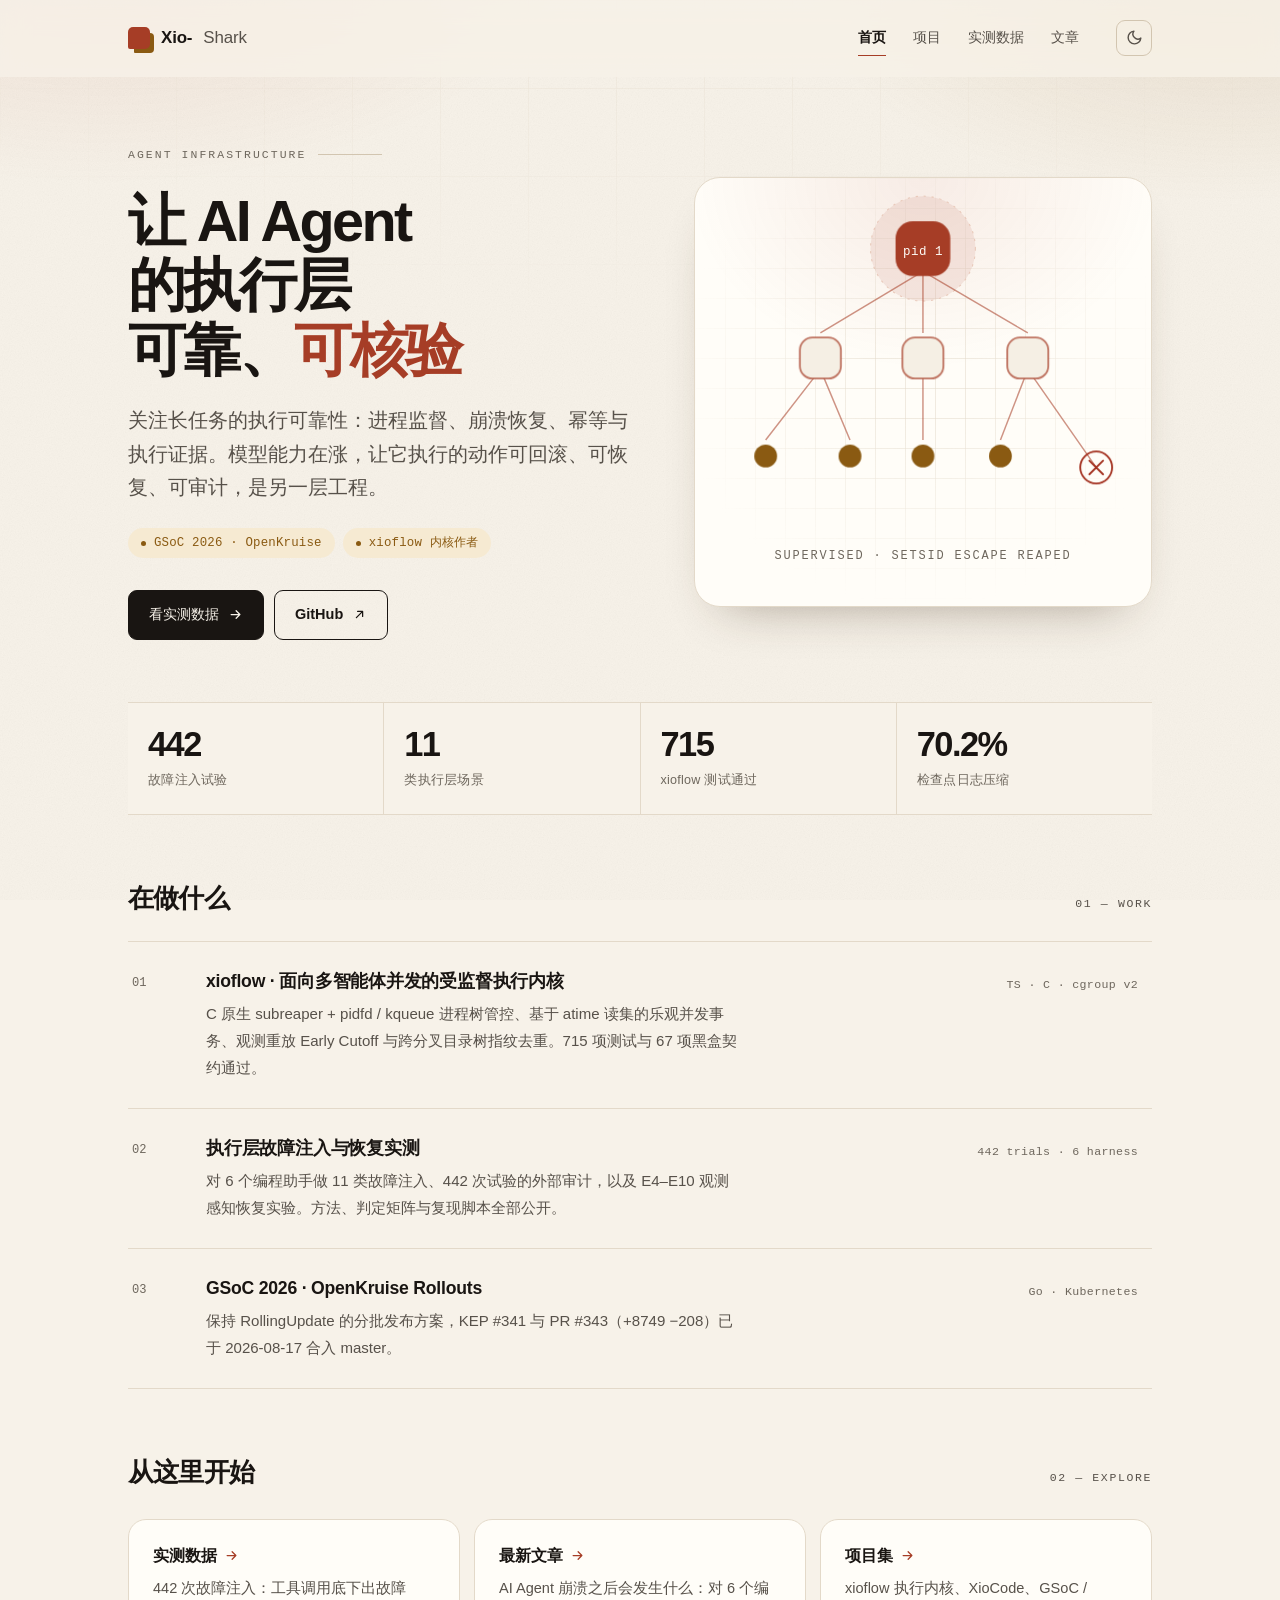
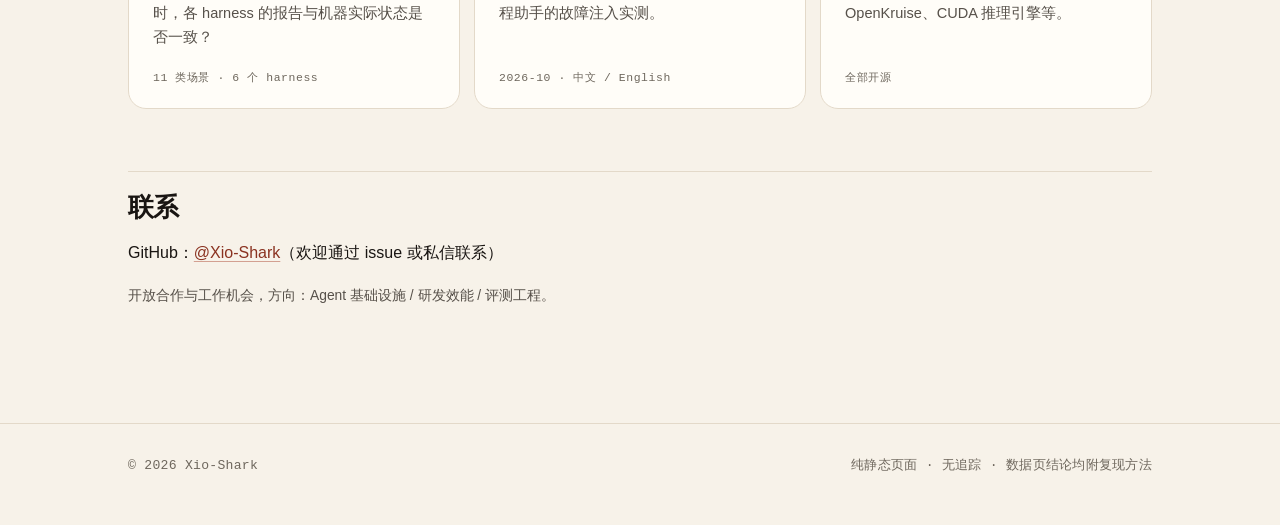
==== commit 92d1272f: "Refine palette rendering: sans display headings, paper grain, stronger hero nodes" ====
--- a/index.html
+++ b/index.html
@@ -16,6 +16,7 @@
 <script src="site.js" defer></script>
 </head>
 <body>
+<div class="grain" aria-hidden="true"></div>
 <a class="skip" href="#main">跳到正文</a>
 <header class="site" id="siteHeader"><div class="wrap">
   <a class="brand" href="index.html">Xio-<span>Shark</span></a>
--- a/style.css
+++ b/style.css
@@ -153,6 +153,21 @@
 :root[data-theme="dark"] body::after { opacity: .3; }
 @media (prefers-color-scheme: dark) { :root:not([data-theme="light"]) body::after { opacity: .3; } }
 
+/* fine paper grain */
+.grain {
+  position: fixed;
+  inset: 0;
+  z-index: 0;
+  pointer-events: none;
+  opacity: .5;
+  mix-blend-mode: multiply;
+  background-image: url("data:image/svg+xml,%3Csvg xmlns='http://www.w3.org/2000/svg' width='180' height='180'%3E%3Cfilter id='n'%3E%3CfeTurbulence type='fractalNoise' baseFrequency='.85' numOctaves='3' stitchTiles='stitch'/%3E%3CfeColorMatrix type='saturate' values='0'/%3E%3C/filter%3E%3Crect width='180' height='180' filter='url(%23n)' opacity='.16'/%3E%3C/svg%3E");
+}
+:root[data-theme="dark"] .grain { mix-blend-mode: screen; opacity: .22; }
+@media (prefers-color-scheme: dark) {
+  :root:not([data-theme="light"]) .grain { mix-blend-mode: screen; opacity: .22; }
+}
+
 ::selection { background: color-mix(in srgb, var(--accent) 24%, transparent); }
 
 .wrap {
@@ -203,8 +218,8 @@
   display: inline-flex;
   align-items: center;
   gap: 11px;
-  font-family: var(--serif);
   font-weight: 700;
+  letter-spacing: -.035em;
   font-size: 1.06rem;
   letter-spacing: -.01em;
   text-decoration: none;
@@ -309,23 +324,23 @@
 main { padding: 0 0 100px; position: relative; z-index: 1; }
 
 h1, h2 {
-  font-family: var(--serif);
-  font-weight: 700;
+  font-family: var(--sans);
+  font-weight: 720;
 }
 
 h1 {
-  font-size: clamp(2.5rem, 6.2vw, 4.15rem);
-  line-height: 1.04;
+  font-size: clamp(2.35rem, 5.4vw, 3.6rem);
+  line-height: 1.12;
+  letter-spacing: -.045em;
+  margin: 0 0 22px;
+  text-wrap: balance;
+}
+h2 {
+  font-size: clamp(1.32rem, 2.3vw, 1.6rem);
+  line-height: 1.34;
   letter-spacing: -.03em;
-  margin: 0 0 20px;
-  text-wrap: balance;
-}
-h2 {
-  font-size: clamp(1.4rem, 2.6vw, 1.85rem);
-  line-height: 1.28;
-  letter-spacing: -.02em;
-  margin: 66px 0 14px;
-  padding-top: 20px;
+  margin: 62px 0 14px;
+  padding-top: 18px;
   border-top: 1px solid var(--rule);
   scroll-margin-top: 96px;
   text-wrap: balance;
@@ -457,7 +472,7 @@
   animation: draw 1.5s var(--ease) forwards;
 }
 .hero-visual .tree-root { fill: var(--accent); }
-.hero-visual .tree-node { fill: var(--paper-2); stroke: var(--rule-2); stroke-width: 1; }
+.hero-visual .tree-node { fill: var(--surface-2); stroke: var(--accent); stroke-width: 1.6; stroke-opacity: .7; }
 .hero-visual .tree-leaf { fill: var(--ochre); }
 .hero-visual .tree-halo { fill: var(--accent); opacity: .1; }
 
@@ -493,10 +508,9 @@
 .stat { background: var(--paper); padding: 24px 20px 22px; }
 .stat b {
   display: block;
-  font-family: var(--serif);
-  font-size: clamp(1.7rem, 3vw, 2.3rem);
-  font-weight: 700;
-  letter-spacing: -.025em;
+  font-size: clamp(1.65rem, 2.8vw, 2.15rem);
+  font-weight: 720;
+  letter-spacing: -.045em;
   line-height: 1;
   font-variant-numeric: tabular-nums;
   color: var(--ink);
@@ -831,7 +845,7 @@
 
 /* ---------- article ---------- */
 .article-body { max-width: var(--read); }
-.article-body > h1 { font-size: clamp(1.95rem, 4.4vw, 2.85rem); line-height: 1.14; }
+.article-body > h1 { font-size: clamp(1.9rem, 4vw, 2.6rem); line-height: 1.18; letter-spacing: -.04em; }
 .article-body h2 { margin-top: 58px; }
 .article-body h3 { margin-top: 32px; }
 .article-body p, .article-body li { font-size: 1.005rem; }
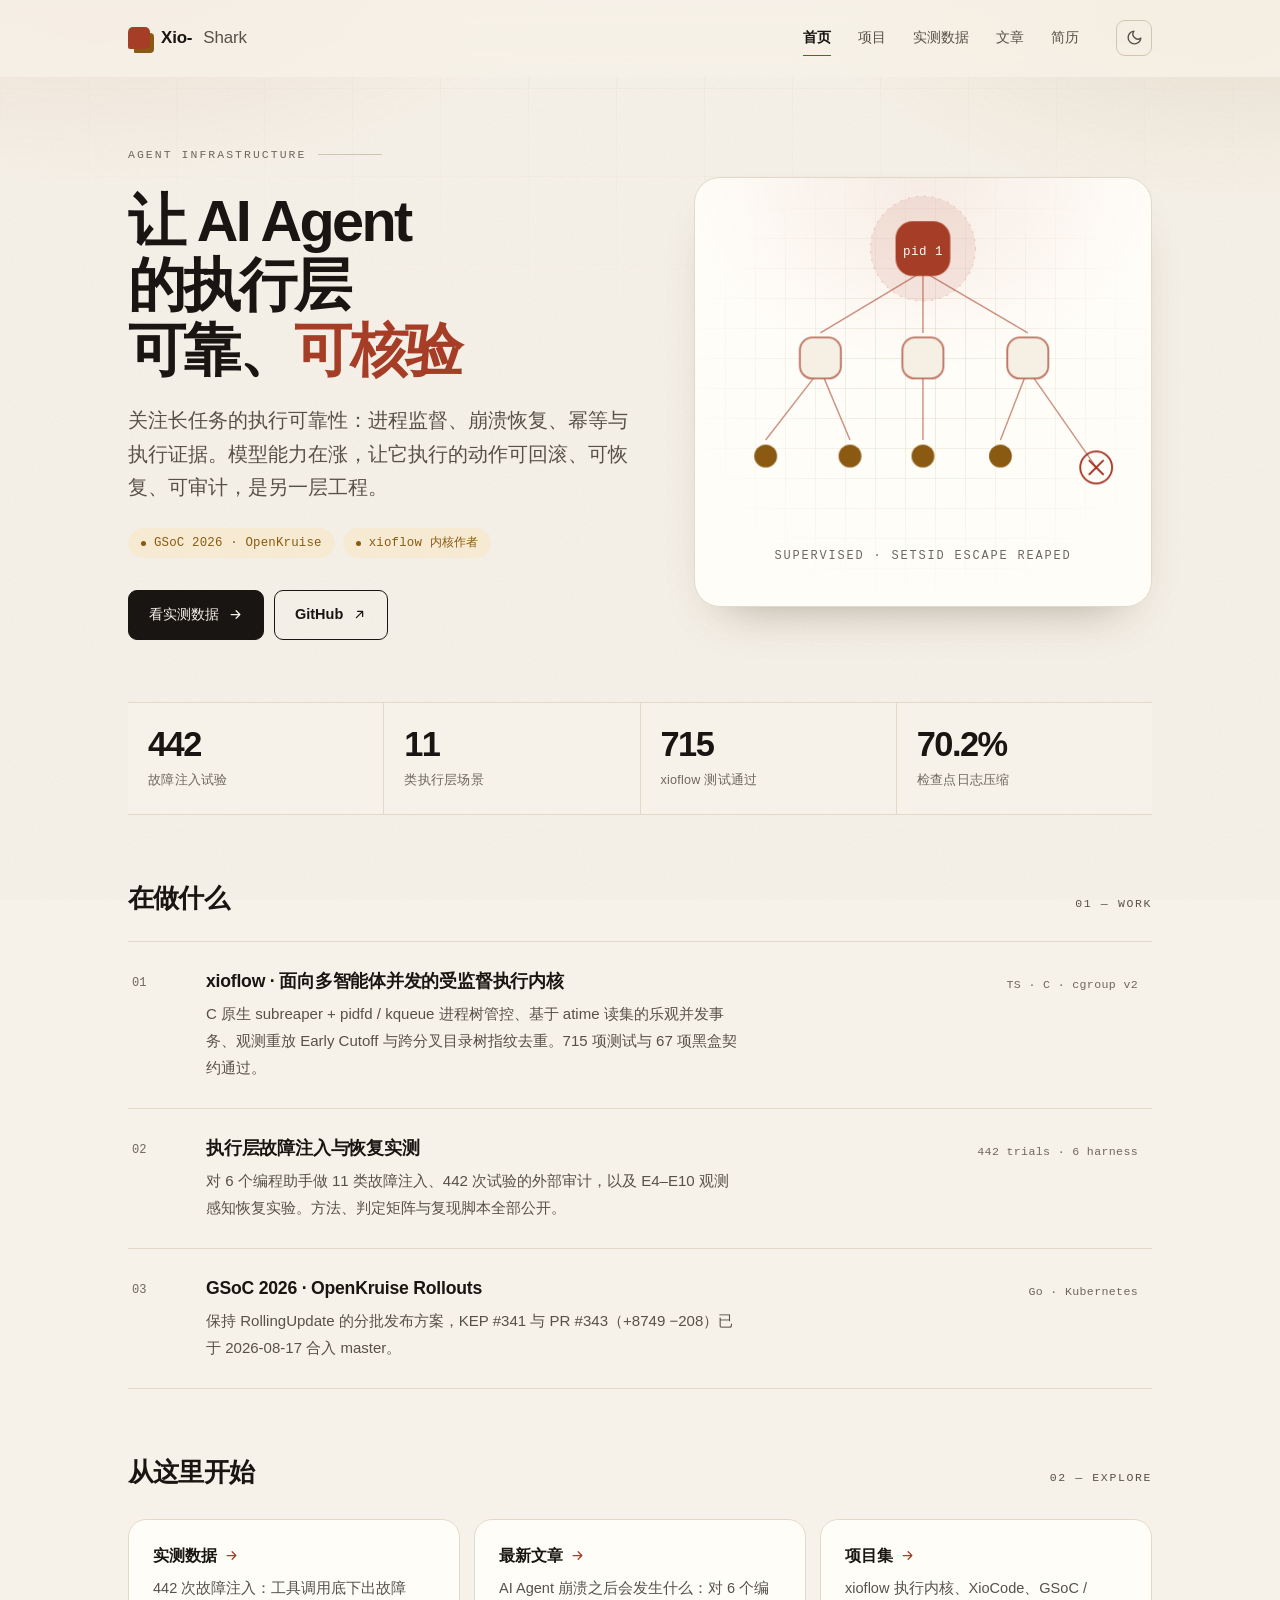
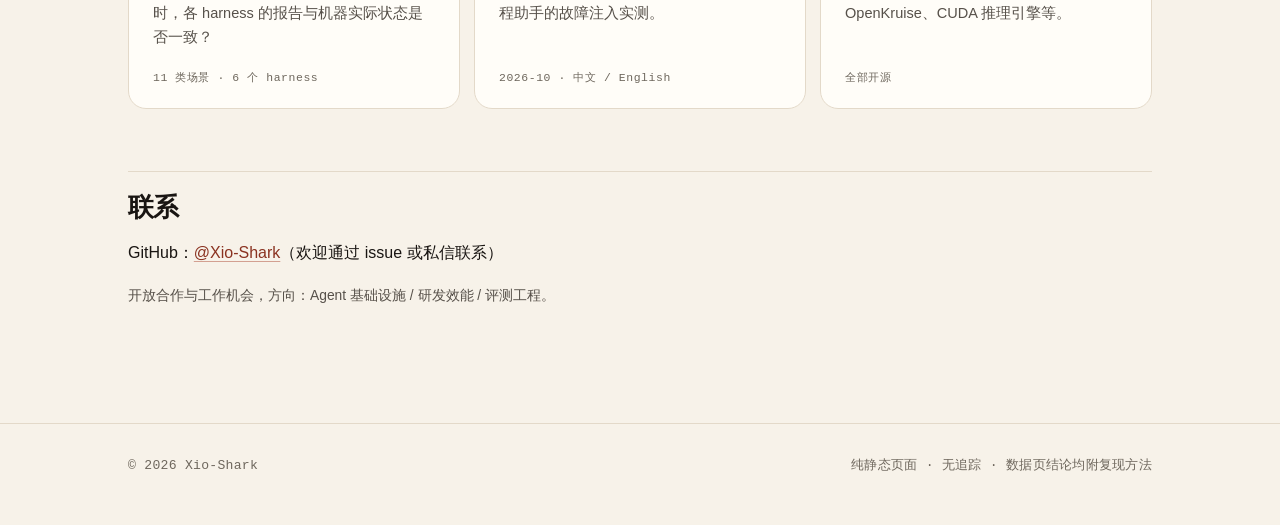
==== commit 98d2ef58: "feat(nav): 全站导航加简历入口并发布 1 页 PDF 简历求职意向行统一以 xio-shark.github.io 收尾，但站点此前没有任何简历资产。 补 resume.pdf（Agent " ====
--- a/index.html
+++ b/index.html
@@ -26,6 +26,7 @@
     <a href="projects.html">项目</a>
     <a href="benchmark.html">实测数据</a>
     <a href="articles.html">文章</a>
+    <a href="resume.pdf">简历</a>
   </nav>
   <button class="theme-toggle" id="themeToggle" type="button" aria-label="切换到深色主题"><svg class="i-sun" viewBox="0 0 24 24" fill="none" stroke="currentColor" stroke-width="2" stroke-linecap="round" stroke-linejoin="round" aria-hidden="true"><circle cx="12" cy="12" r="4"/><path d="M12 2v2M12 20v2M4.9 4.9l1.4 1.4M17.7 17.7l1.4 1.4M2 12h2M20 12h2M4.9 19.1l1.4-1.4M17.7 6.3l1.4-1.4"/></svg><svg class="i-moon" viewBox="0 0 24 24" fill="none" stroke="currentColor" stroke-width="2" stroke-linecap="round" stroke-linejoin="round" aria-hidden="true"><path d="M21 12.79A9 9 0 1 1 11.21 3 7 7 0 0 0 21 12.79z"/></svg></button>
 </div></header>
